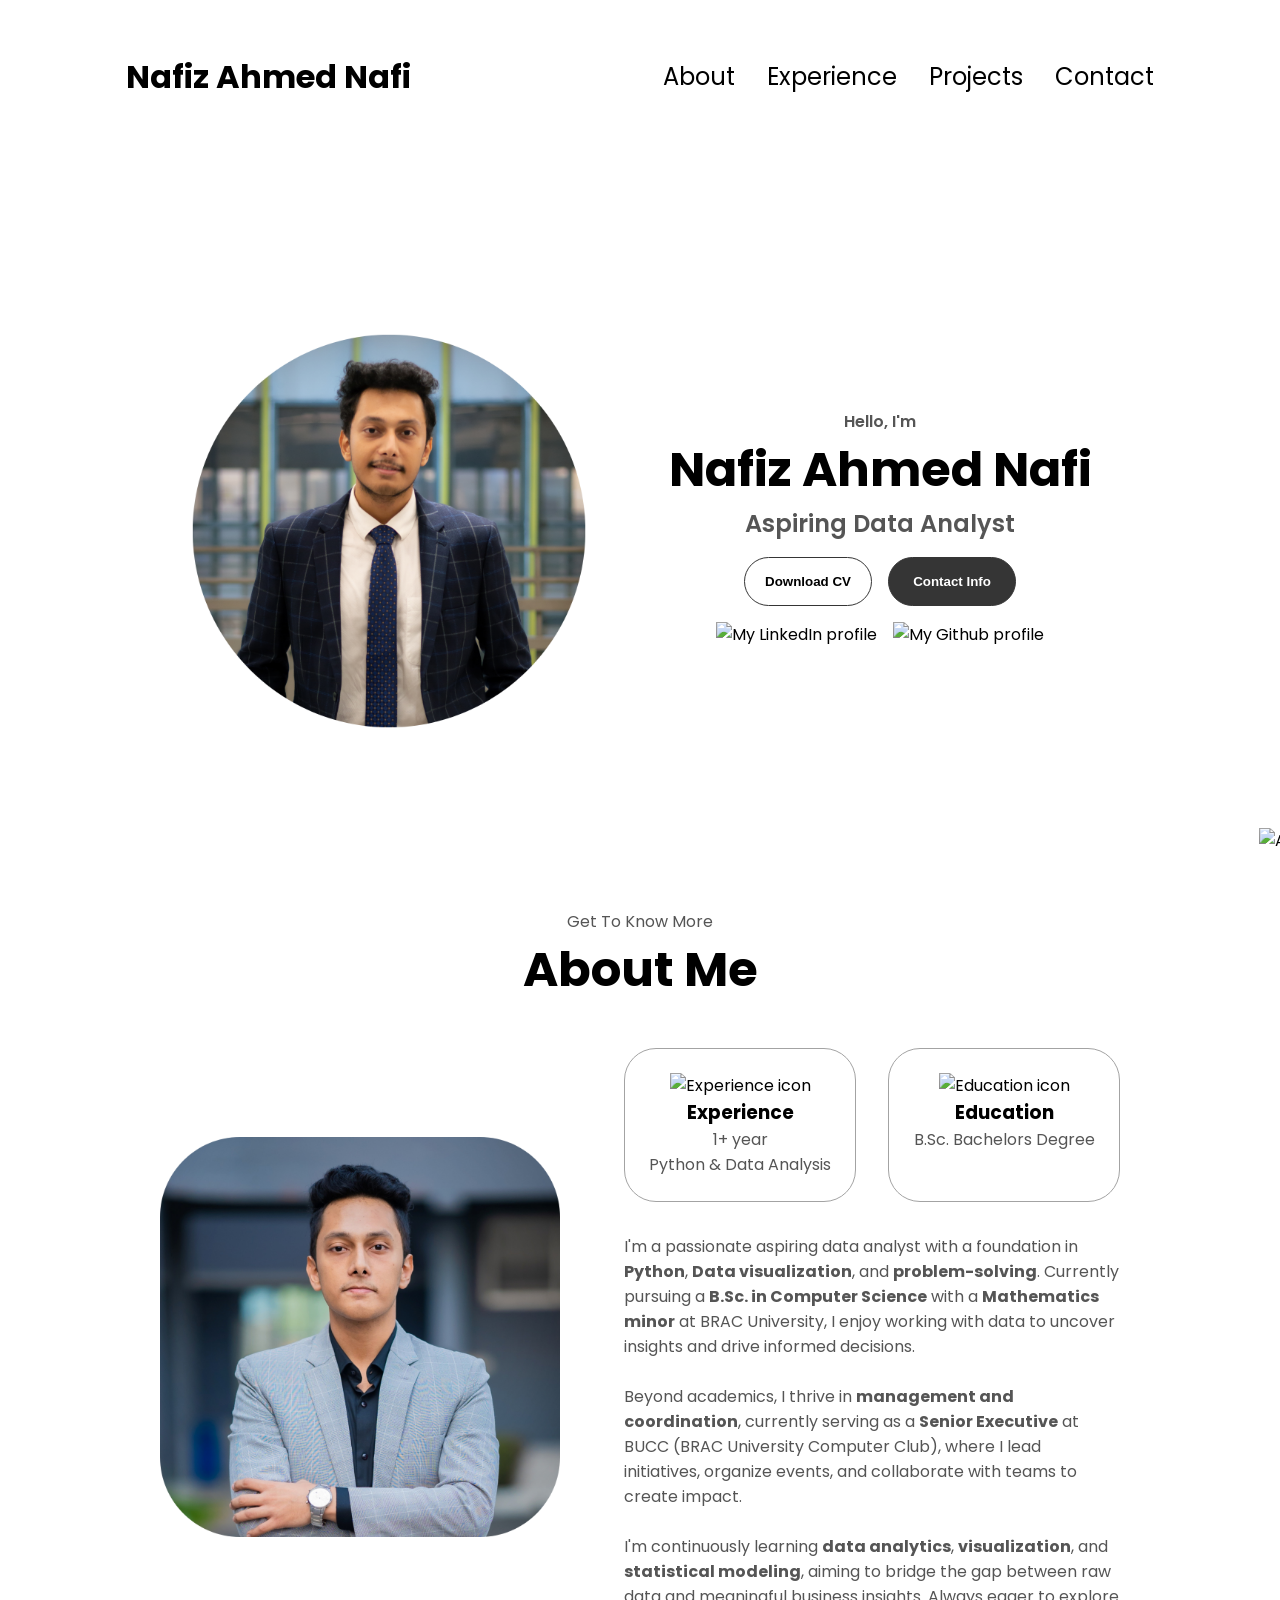
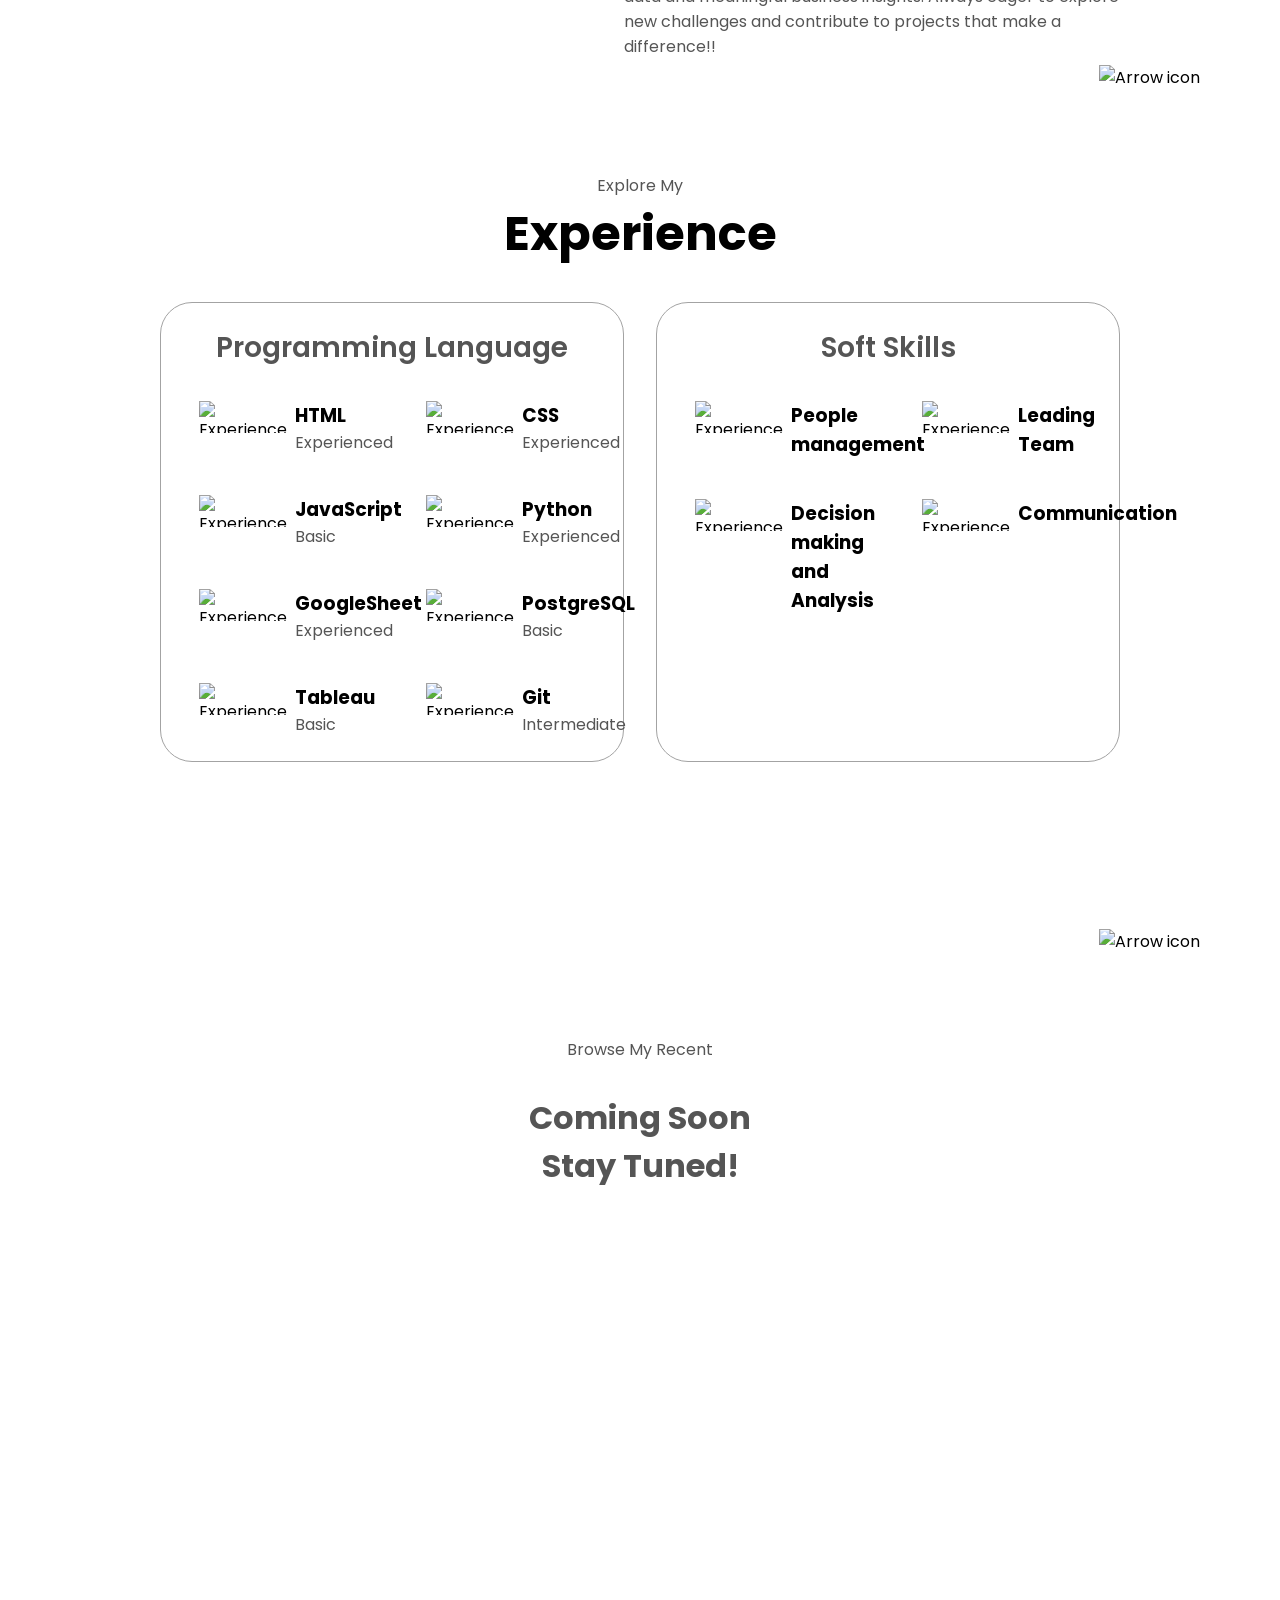
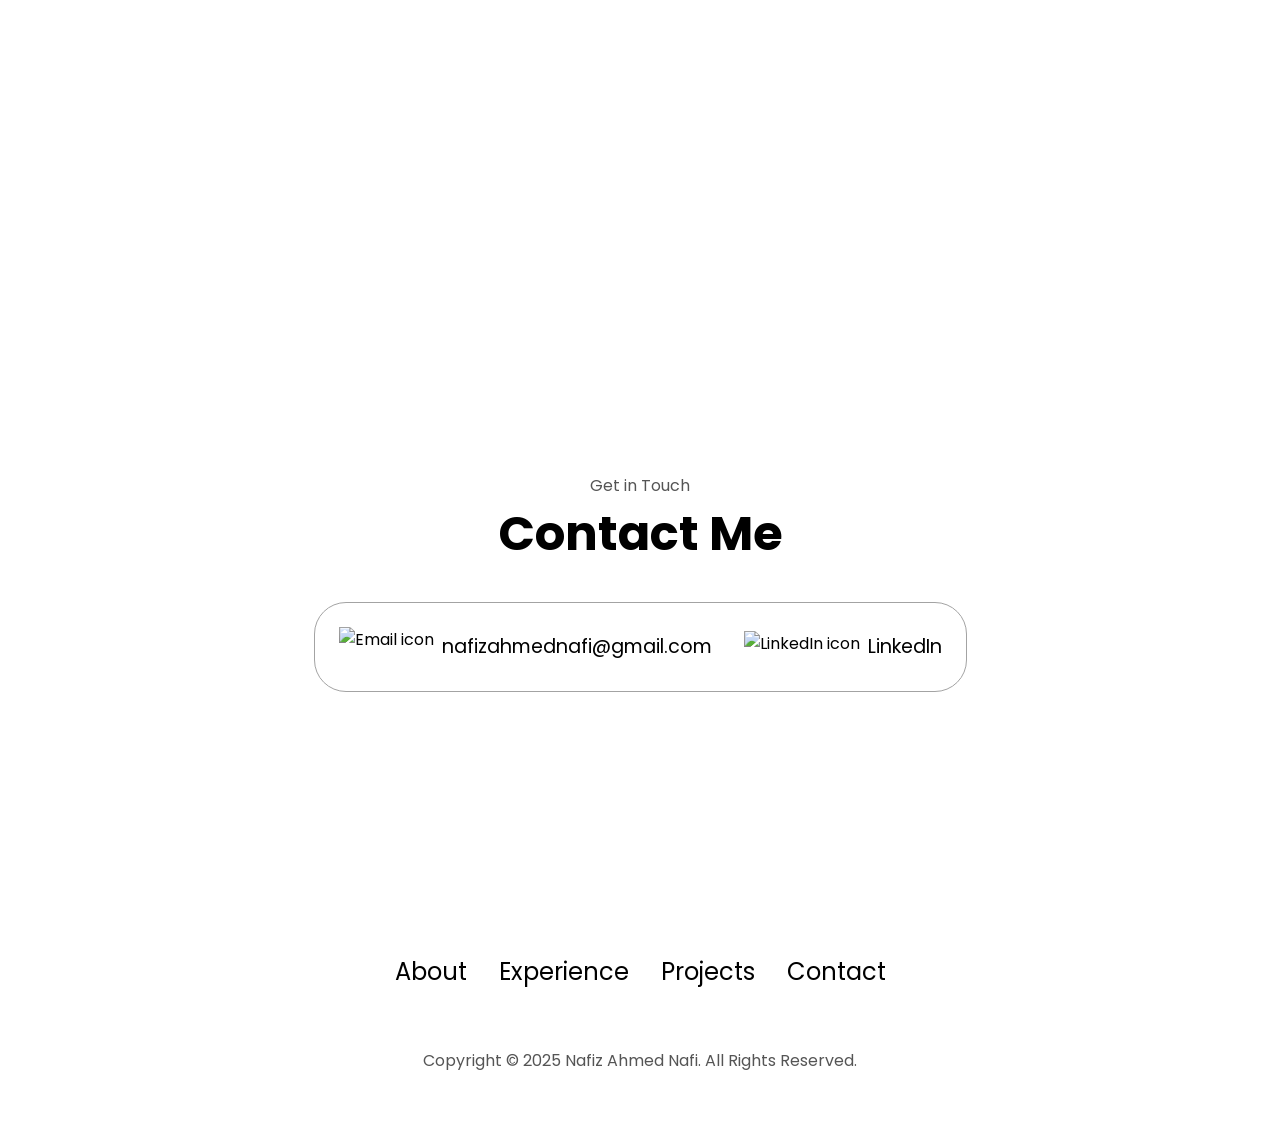
==== index.html @ ac4ff840 "Baseline: original tutorial-based portfolio site Captures the site as it was before the v2 rebuild s" ====
<!DOCTYPE html>
<html lang="en">
  <head>
    <meta charset="UTF-8" />
    <meta http-equiv="X-UA-Compatible" content="IE=edge" />
    <meta name="viewport" content="width=device-width, initial-scale=1.0" />
    <title>My Portfolio</title>
    <link rel="stylesheet" href="style.css" />
    <link rel="stylesheet" href="mediaqueries.css" />
  </head>
  <body>
    <nav id="desktop-nav">
      <div class="logo"><b>Nafiz Ahmed Nafi</b></div>
      <div>
        <ul class="nav-links">
          <li><a href="#about">About</a></li>
          <li><a href="#experience">Experience</a></li>
          <li><a href="#projects">Projects</a></li>
          <li><a href="#contact">Contact</a></li>
        </ul>
      </div>
    </nav>
    <nav id="hamburger-nav">
      <div class="logo">Nafiz Ahmed Nafi</div>
      <div class="hamburger-menu">
        <div class="hamburger-icon" onclick="toggleMenu()">
          <span></span>
          <span></span>
          <span></span>
        </div>
        <div class="menu-links">
          <li><a href="#about" onclick="toggleMenu()">About</a></li>
          <li><a href="#experience" onclick="toggleMenu()">Experience</a></li>
          <li><a href="#projects" onclick="toggleMenu()">Projects</a></li>
          <li><a href="#contact" onclick="toggleMenu()">Contact</a></li>
        </div>
      </div>
    </nav>
    <section id="profile">
      <div class="section__pic-container">
        <img src="./assets/1.png" alt="Nafiz Ahmed Nafi Profile picture" />
      </div>
      <div class="section__text">
        <p class="section__text__p1">Hello, I'm</p>
        <h1 class="title">Nafiz Ahmed Nafi</h1>
        <p class="section__text__p2">Aspiring Data Analyst</p>
        <div class="btn-container">
          <button
            class="btn btn-color-2"
            onclick="window.open('./assets/Nafiz Ahmed Nafi.pdf')"
          >
            Download CV
          </button>
          <button class="btn btn-color-1" onclick="location.href='./#contact'">
            Contact Info
          </button>
        </div>
        <div id="socials-container">
          <img
            src="./assets/linkedin.png"
            alt="My LinkedIn profile"
            class="icon"
            onclick="location.href='https://www.linkedin.com/in/nafiz-ahmed-365534210/'"
          />
          <img
            src="./assets/github.png"
            alt="My Github profile"
            class="icon"
            onclick="location.href='https://github.com/Nafiz-kodar'"
          />
        </div>
      </div>
    </section>
    <section id="about">
      <p class="section__text__p1">Get To Know More</p>
      <h1 class="title">About Me</h1>
      <div class="section-container">
        <div class="section__pic-container">
          <img
            src="./assets/2nd.png"
            alt="Profile picture"
            class="about-pic"
          />
        </div>
        <div class="about-details-container">
          <div class="about-containers">
            <div class="details-container">
              <img
                src="./assets/experience.png"
                alt="Experience icon"
                class="icon"
              />
              <h3>Experience</h3>
              <p>1+ year <br />Python & Data Analysis</p>
            </div>
            <div class="details-container">
              <img
                src="./assets/education.png"
                alt="Education icon"
                class="icon"
              />
              <h3>Education</h3>
              <p>B.Sc. Bachelors Degree<br /></p>
            </div>
            </div>
            <div class="text-container"></div>
            <p>
              I'm a passionate aspiring data analyst with a foundation in <b>Python</b>, <b>Data visualization</b>, and <b>problem-solving</b>. Currently pursuing a <b>B.Sc. in Computer Science</b> with a <b>Mathematics minor</b> at BRAC University, I enjoy working with data to uncover insights and drive informed decisions.
            </p>
            <br />
            <p>
              Beyond academics, I thrive in <b>management and coordination</b>, currently serving as a <b>Senior Executive</b> at BUCC (BRAC University Computer Club), where I lead initiatives, organize events, and collaborate with teams to create impact.
            </p>
            <br />
            <p>
              I'm continuously learning <b>data analytics</b>, <b>visualization</b>, and <b>statistical modeling</b>, aiming to bridge the gap between raw data and meaningful business insights. Always eager to explore new challenges and contribute to projects that make a difference!!
            </p>
            </div>
          </div>
        </div>
      </div>
      <img
        src="./assets/arrow.png"
        alt="Arrow icon"
        class="icon arrow"
        onclick="location.href='./#experience'"
      />
    </section>
    <section id="experience">
      <p class="section__text__p1">Explore My</p>
      <h1 class="title">Experience</h1>
      <div class="experience-details-container">
        <div class="about-containers">
          <div class="details-container">
            <h2 class="experience-sub-title">Programming Language</h2>
            <div class="article-container">
              <article>
                <img
                  src="./assets/checkmark.png"
                  alt="Experience icon"
                  class="icon"
                />
                <div>
                  <h3>HTML</h3>
                  <p>Experienced</p>
                </div>
              </article>
              <article>
                <img
                  src="./assets/checkmark.png"
                  alt="Experience icon"
                  class="icon"
                />
                <div>
                  <h3>CSS</h3>
                  <p>Experienced</p>
                </div>
              </article>
              <!-- <article>
                <img
                  src="./assets/checkmark.png"
                  alt="Experience icon"
                  class="icon"
                />
                <div>
                  <h3>SASS</h3>
                  <p>Intermediate</p>
                </div>
              </article> -->
              <article>
                <img
                  src="./assets/checkmark.png"
                  alt="Experience icon"
                  class="icon"
                />
                <div>
                  <h3>JavaScript</h3>
                  <p>Basic</p>
                </div>
              </article>
              <article>
                <img
                  src="./assets/checkmark.png"
                  alt="Experience icon"
                  class="icon"
                />
                <div>
                  <h3>Python</h3>
                  <p>Experienced</p>
                </div>
              </article>
              <article>
                <img
                  src="./assets/checkmark.png"
                  alt="Experience icon"
                  class="icon"
                />
                <div>
                  <h3>GoogleSheet</h3>
                  <p>Experienced</p>
                </div>
              </article>
              <article>
                <img
                  src="./assets/checkmark.png"
                  alt="Experience icon"
                  class="icon"
                />
                <div>
                  <h3>PostgreSQL</h3>
                  <p>Basic</p>
                </div>
              </article>
              <article>
                <img
                  src="./assets/checkmark.png"
                  alt="Experience icon"
                  class="icon"
                />
                <div>
                  <h3>Tableau</h3>
                  <p>Basic</p>
                </div>
              </article>
              <article>
                <img
                  src="./assets/checkmark.png"
                  alt="Experience icon"
                  class="icon"
                />
                <div>
                  <h3>Git</h3>
                  <p>Intermediate</p>
                </div>
              </article>
            </div>
          </div>
          <div class="details-container">
            <h2 class="experience-sub-title">Soft Skills</h2>
            <div class="article-container">
              <article>
                <img
                  src="./assets/checkmark.png"
                  alt="Experience icon"
                  class="icon"
                />
                <div>
                  <h3>People management</h3>
                  <!-- <p>Basic</p> -->
                </div>
              </article>
              <article>
                <img
                  src="./assets/checkmark.png"
                  alt="Experience icon"
                  class="icon"
                />
                <div>
                  <h3>Leading Team</h3>
                  <!-- <p>Intermediate</p> -->
                </div>
              </article>
              <article>
                <img
                  src="./assets/checkmark.png"
                  alt="Experience icon"
                  class="icon"
                />
                <div>
                  <h3>Decision making and Analysis</h3>
                  <!-- <p>Intermediate</p> -->
                </div>
              </article>
              <article>
                <img
                  src="./assets/checkmark.png"
                  alt="Experience icon"
                  class="icon"
                />
                <div>
                  <h3>Communication</h3>
                  <!-- <p>Intermediate</p> -->
                </div>
              </article>
            </div>
          </div>
        </div>
      </div>
      <img
        src="./assets/arrow.png"
        alt="Arrow icon"
        class="icon arrow"
        onclick="location.href='./#projects'"
      />
    </section>
    <section id="projects">
      <p class="section__text__p1">Browse My Recent</p>
      <p class="coming-soon"><b>Coming Soon
        <br>Stay Tuned!
      </b></p>
      <!-- <h1 class="title">Projects</h1>
      <div class="experience-details-container">
        <div class="about-containers">
          <div class="details-container color-container">
            <div class="article-container">
              <img
                src="./assets/project-1.png"
                alt="Project 1"
                class="project-img"
              /> -->
            <!-- </div>
            <h2 class="experience-sub-title project-title">Project One</h2>
            <div class="btn-container">
              <button
                class="btn btn-color-2 project-btn"
                onclick="location.href='https://github.com/'"
              >
                Github
              </button>
              <button
                class="btn btn-color-2 project-btn"
                onclick="location.href='https://github.com/'"
              >
                Live Demo
              </button>
            </div>
          </div>
          <div class="details-container color-container">
            <div class="article-container">
              <img
                src="./assets/project-2.png"
                alt="Project 2"
                class="project-img"
              /> -->
            <!-- </div>
            <h2 class="experience-sub-title project-title">Project Two</h2>
            <div class="btn-container">
              <button
                class="btn btn-color-2 project-btn"
                onclick="location.href='https://github.com/'"
              >
                Github
              </button>
              <button
                class="btn btn-color-2 project-btn"
                onclick="location.href='https://github.com/'"
              >
                Live Demo
              </button>
            </div>
          </div>
          <div class="details-container color-container">
            <div class="article-container">
              <img
                src="./assets/project-3.png"
                alt="Project 3"
                class="project-img"
              /> -->
            <!-- </div>
            <h2 class="experience-sub-title project-title">Project Three</h2>
            <div class="btn-container">
              <button
                class="btn btn-color-2 project-btn"
                onclick="location.href='https://github.com/'"
              >
                Github
              </button>
              <button
                class="btn btn-color-2 project-btn"
                onclick="location.href='https://github.com/'"
              >
                Live Demo
              </button> -->
            </div>
          </div>
        </div>
      </div>
      <img
        src="./assets/arrow.png"
        alt="Arrow icon"
        class="icon arrow"
        onclick="location.href='./#contact'"
      />
    </section>
    <section id="contact">
      <p class="section__text__p1">Get in Touch</p>
      <h1 class="title">Contact Me</h1>
      <div class="contact-info-upper-container">
        <div class="contact-info-container">
          <img
            src="./assets/email.png"
            alt="Email icon"
            class="icon contact-icon email-icon"
          />
          <p><a href="mailto:nafizahmednafi@gmail.com">nafizahmednafi@gmail.com</a></p>
        </div>
        <div class="contact-info-container">
          <img
            src="./assets/linkedin.png"
            alt="LinkedIn icon"
            class="icon contact-icon"
          />
          <p><a href="https://www.linkedin.com/in/nafiz-ahmed-365534210/">LinkedIn</a></p>
        </div>
      </div>
    </section>
    <footer>
      <nav>
        <div class="nav-links-container">
          <ul class="nav-links">
            <li><a href="#about">About</a></li>
            <li><a href="#experience">Experience</a></li>
            <li><a href="#projects">Projects</a></li>
            <li><a href="#contact">Contact</a></li>
          </ul>
        </div>
      </nav>
      <p>Copyright &#169; 2025 Nafiz Ahmed Nafi. All Rights Reserved.</p>
    </footer>
    <script src="script.js"></script>
  </body>
</html>
---- style.css ----
/* GENERAL */

@import url("https://fonts.googleapis.com/css2?family=Poppins:wght@300;400;500;600&display=swap");

* {
  margin: 0;
  padding: 0;
}

body {
  font-family: "Poppins", sans-serif;
}

html {
  scroll-behavior: smooth;
}

p {
  color: rgb(85, 85, 85);
}

/* TRANSITION */

a,
.btn {
  transition: all 300ms ease;
}

/* DESKTOP NAV */

nav,
.nav-links {
  display: flex;
}

nav {
  justify-content: space-around;
  align-items: center;
  height: 17vh;
}

.nav-links {
  gap: 2rem;
  list-style: none;
  font-size: 1.5rem;
}

a {
  color: black;
  text-decoration: none;
  text-decoration-color: white;
}

a:hover {
  color: grey;
  text-decoration: underline;
  text-underline-offset: 1rem;
  text-decoration-color: rgb(181, 181, 181);
}

.logo {
  font-size: 2rem;
  cursor: pointer;
}

.logo:hover {
  cursor: pointer;
  color: grey;;
}

/* HAMBURGER MENU */

#hamburger-nav {
  display: none;
}

.hamburger-menu {
  position: relative;
  display: inline-block;
}

.hamburger-icon {
  display: flex;
  flex-direction: column;
  justify-content: space-between;
  height: 24px;
  width: 30px;
  cursor: pointer;
}

.hamburger-icon span {
  width: 100%;
  height: 2px;
  background-color: black;
  transition: all 0.3 ease-in-out;
}

.menu-links {
  position: absolute;
  top: 100%;
  right: 0;
  background-color: white;
  width: fit-content;
  max-height: 0;
  overflow: hidden;
  transition: all 0.3 ease-in-out;
}

.menu-links a {
  display: block;
  padding: 10px;
  text-align: center;
  font-size: 1.5rem;
  color: black;
  text-decoration: none;
  transition: all 0.3 ease-in-out;
}

.menu-links li {
  list-style: none;
}

.menu-links.open {
  max-height: 300px;
}

.hamburger-icon.open span:first-child {
  transform: rotate(45deg) translate(10px, 5px);
}

.hamburger-icon.open span:nth-child(2) {
  opacity: 0;
}

.hamburger-icon.open span:last-child {
  transform: rotate(-45deg) translate(10px, -5px);
}

.hamburger-icon span:first-child {
  transform: none;
}

.hamburger-icon span:first-child {
  opacity: 1;
}

.hamburger-icon span:first-child {
  transform: none;
}

/* SECTIONS */

section {
  padding-top: 4vh;
  height: 96vh;
  margin: 0 10rem;
  box-sizing: border-box;
  min-height: fit-content;
}

.coming-soon {
  font-size: 2rem;
  text-align: center;
  color: rgb(85, 85, 85);
  margin-top: 2rem;
  font-weight: 600;
}
.section-container {
  display: flex;
}

/* PROFILE SECTION */

#profile {
  display: flex;
  justify-content: center;
  gap: 5rem;
  height: 80vh;
}

.section__pic-container {
  display: flex;
  height: 400px;
  width: 400px;
  margin: auto 0;
}

.section__text {
  align-self: center;
  text-align: center;
}

.section__text p {
  font-weight: 600;
}

.section__text__p1 {
  text-align: center;
}

.section__text__p2 {
  font-size: 1.5rem;
  margin-bottom: 1rem;
}

.title {
  font-size: 3rem;
  text-align: center;
}

#socials-container {
  display: flex;
  justify-content: center;
  margin-top: 1rem;
  gap: 1rem;
}

/* ICONS */

.icon {
  cursor: pointer;
  height: 2rem;
}

/* BUTTONS */

.btn-container {
  display: flex;
  justify-content: center;
  gap: 1rem;
}

.btn {
  font-weight: 600;
  transition: all 300ms ease;
  padding: 1rem;
  width: 8rem;
  border-radius: 2rem;
}

.btn-color-1,
.btn-color-2 {
  border: rgb(53, 53, 53) 0.1rem solid;
}

.btn-color-1:hover,
.btn-color-2:hover {
  cursor: pointer;
}

.btn-color-1,
.btn-color-2:hover {
  background: rgb(53, 53, 53);
  color: white;
}

.btn-color-1:hover {
  background: rgb(0, 0, 0);
}

.btn-color-2 {
  background: none;
}

.btn-color-2:hover {
  border: rgb(255, 255, 255) 0.1rem solid;
}

.btn-container {
  gap: 1rem;
}

/* ABOUT SECTION */

#about {
  position: relative;
}

.about-containers {
  gap: 2rem;
  margin-bottom: 2rem;
  margin-top: 2rem;
}

.about-details-container {
  justify-content: center;
  flex-direction: column;
}

.about-containers,
.about-details-container {
  display: flex;
}

.about-pic {
  border-radius: 2rem;
}

.arrow {
  position: absolute;
  right: -5rem;
  bottom: 2.5rem;
}

.details-container {
  padding: 1.5rem;
  flex: 1;
  background: white;
  border-radius: 2rem;
  border: rgb(53, 53, 53) 0.1rem solid;
  border-color: rgb(163, 163, 163);
  text-align: center;
}

.section-container {
  gap: 4rem;
  height: 80%;
}

.section__pic-container {
  height: 400px;
  width: 400px;
  margin: auto 0;
}

/* EXPERIENCE SECTION */

#experience {
  position: relative;
}

.experience-sub-title {
  color: rgb(85, 85, 85);
  font-weight: 600;
  font-size: 1.75rem;
  margin-bottom: 2rem;
}

.experience-details-container {
  display: flex;
  justify-content: center;
  flex-direction: column;
}

.article-container {
  display: flex;
  text-align: initial;
  flex-wrap: wrap;
  flex-direction: row;
  gap: 2.5rem;
  justify-content: space-around;
}

article {
  display: flex;
  width: 10rem;
  justify-content: space-around;
  gap: 0.5rem;
}

article .icon {
  cursor: default;
}

/* PROJECTS SECTION */

/* #projects {
  position: relative;
}

.color-container {
  border-color: rgb(163, 163, 163);
  background: rgb(250, 250, 250);
}

.project-img {
  border-radius: 2rem;
  width: 90%;
  height: 90%;
}

.project-title {
  margin: 1rem;
  color: black;
}

.project-btn {
  color: black;
  border-color: rgb(163, 163, 163);
} */

/* CONTACT */

#contact {
  display: flex;
  justify-content: center;
  flex-direction: column;
  height: 70vh;
}

.contact-info-upper-container {
  display: flex;
  justify-content: center;
  border-radius: 2rem;
  border: rgb(53, 53, 53) 0.1rem solid;
  border-color: rgb(163, 163, 163);
  background: (250, 250, 250);
  margin: 2rem auto;
  padding: 0.5rem;
}

.contact-info-container {
  display: flex;
  align-items: center;
  justify-content: center;
  gap: 0.5rem;
  margin: 1rem;
}

.contact-info-container p {
  font-size: larger;
}

.contact-icon {
  cursor: default;
}

.email-icon {
  height: 2.5rem;
}

/* FOOTER SECTION */

footer {
  height: 26vh;
  margin: 0 1rem;
}

footer p {
  text-align: center;
}
---- mediaqueries.css ----
@media screen and (max-width: 1200px) {
  #profile {
    height: 83vh;
    margin-bottom: 6rem;
  }
  .about-containers {
    flex-wrap: wrap;
  }
  #contact,
  #projects {
    height: fit-content;
  }
}

@media screen and (max-width: 1200px) {
  #desktop-nav {
    display: none;
  }
  #hamburger-nav {
    display: flex;
  }
  #experience,
  .experience-details-container {
    margin-top: 2rem;
  }
  #profile,
  .section-container {
    display: block;
  }
  .arrow {
    display: none;
  }
  section,
  .section-container {
    height: fit-content;
  }
  section {
    margin: 0 5%;
  }
  .section__pic-container {
    width: 275px;
    height: 275px;
    margin: 0 auto 2rem;
  }
  .about-containers {
    margin-top: 0;
  }
}

@media screen and (max-width: 600px) {
  #contact,
  footer {
    height: 40vh;
  }
  #profile {
    height: 83vh;
    margin-bottom: 0;
  }
  article {
    font-size: 1rem;
  }
  footer nav {
    height: fit-content;
    margin-bottom: 2rem;
  }
  .about-containers,
  .contact-info-upper-container,
  .btn-container {
    flex-wrap: wrap;
  }
  .contact-info-container {
    margin: 0;
  }
  .contact-info-container p,
  .nav-links li a {
    font-size: 1rem;
  }
  .experience-sub-title {
    font-size: 1.25rem;
  }
  .logo {
    font-size: 1.5rem;
  }
  .nav-links {
    flex-direction: column;
    gap: 0.5rem;
    text-align: center;
  }
  .section__pic-container {
    width: auto;
    height: 46vw;
    justify-content: center;
  }
  .section__text__p2 {
    font-size: 1.25rem;
  }
  .title {
    font-size: 2rem;
  }
  .text-container {
    text-align: justify;
  }
}
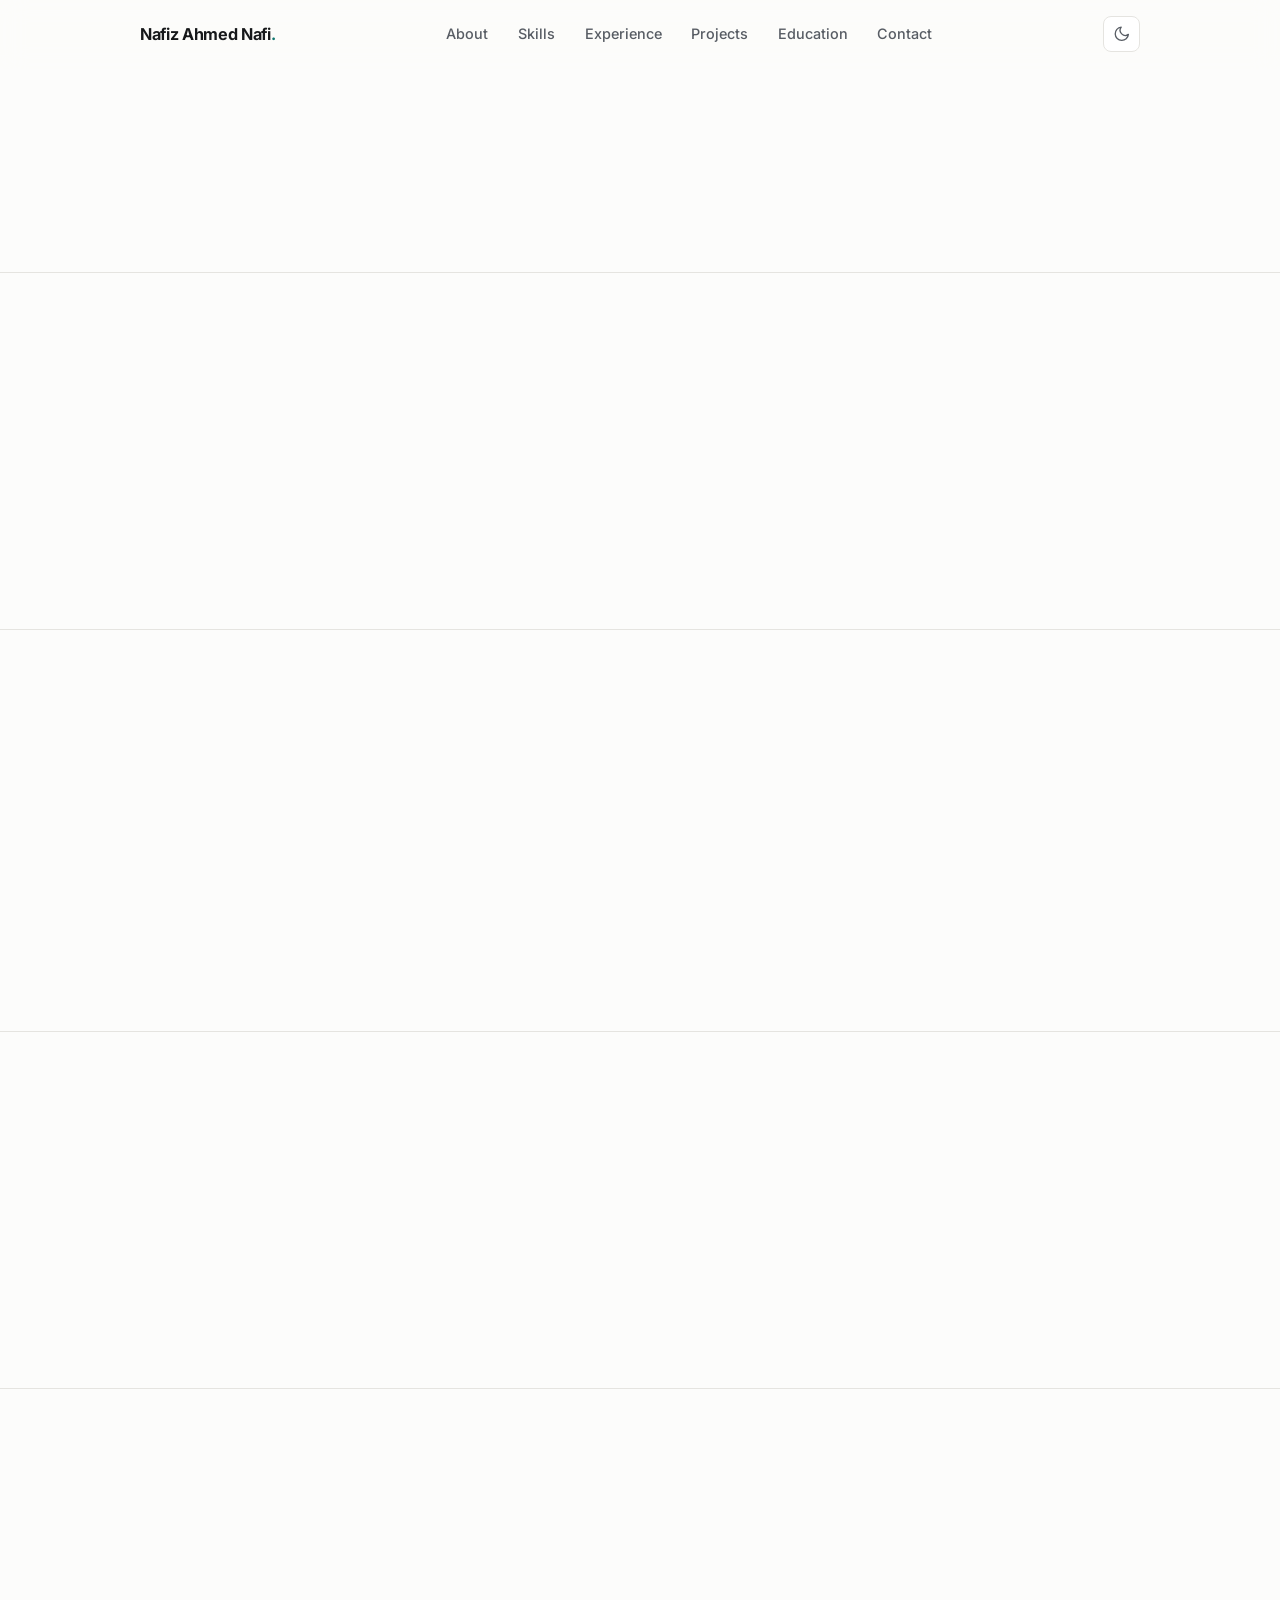
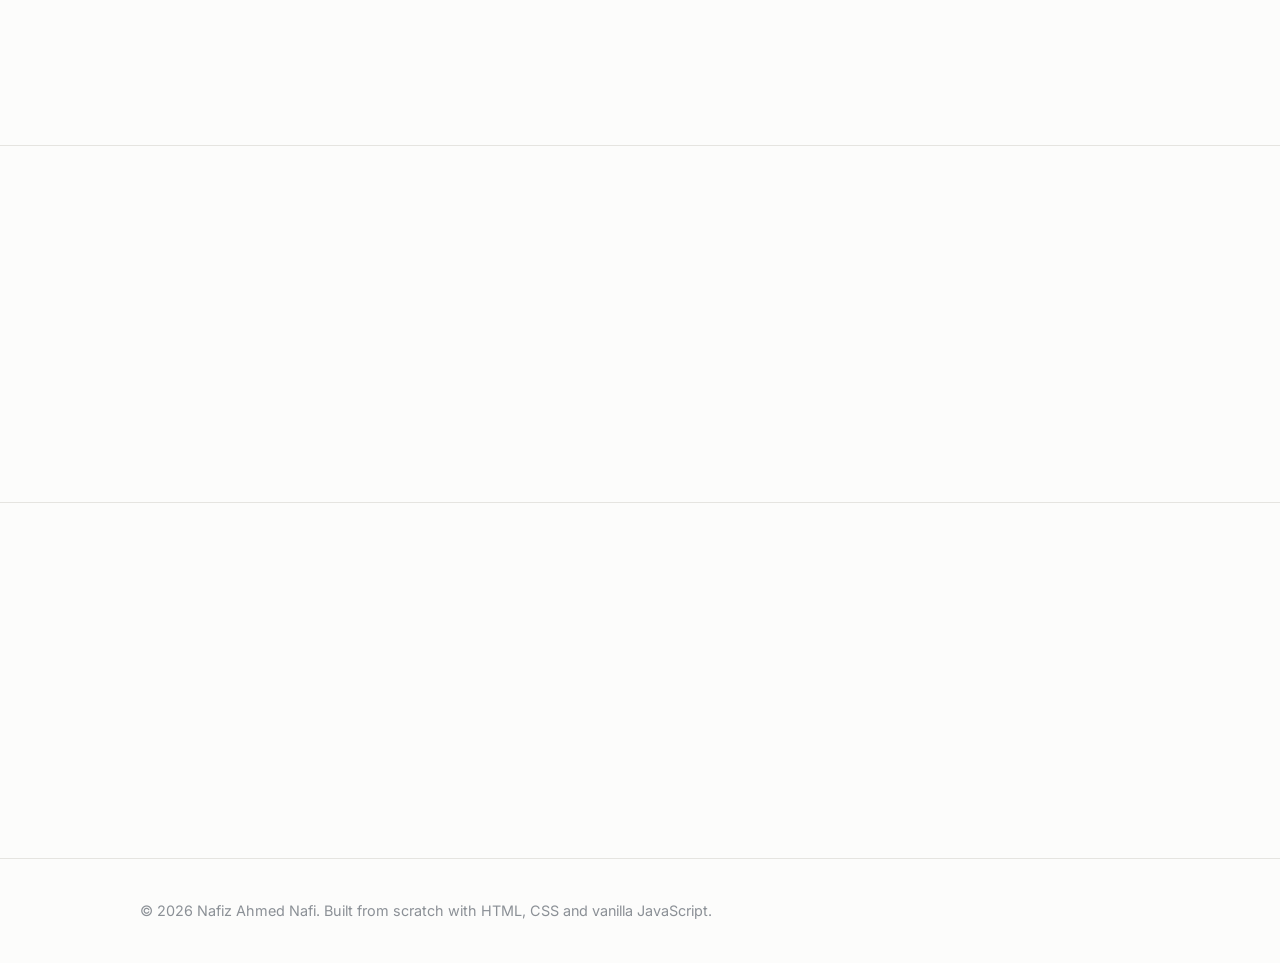
==== commit 92d8374a: "refactor index.html for improved SEO and accessibility; restructure navigation and content sections" ====
--- a/index.html
+++ b/index.html
@@ -2,421 +2,244 @@
 <html lang="en">
   <head>
     <meta charset="UTF-8" />
-    <meta http-equiv="X-UA-Compatible" content="IE=edge" />
     <meta name="viewport" content="width=device-width, initial-scale=1.0" />
-    <title>My Portfolio</title>
-    <link rel="stylesheet" href="style.css" />
-    <link rel="stylesheet" href="mediaqueries.css" />
+
+    <!-- ====================================================================
+         SEO & LINK PREVIEWS — edit these by hand.
+         They live here rather than in data/content.js because Facebook,
+         LinkedIn and Slack crawlers do not run JavaScript; they read the
+         raw HTML. Keep the description under ~155 characters.
+         ==================================================================== -->
+    <title>Nafiz Ahmed Nafi — Data Engineering &amp; NLP</title>
+    <meta
+      name="description"
+      content="CSE student at BRAC University working in data engineering and NLP. Network &amp; Vision sub-team lead on BRACU Mongol Tori, 7th worldwide at URC 2026."
+    />
+    <meta name="author" content="Nafiz Ahmed Nafi" />
+    <link rel="canonical" href="https://nafizahmednafi.netlify.app/" />
+
+    <meta property="og:type" content="website" />
+    <meta property="og:site_name" content="Nafiz Ahmed Nafi" />
+    <meta property="og:title" content="Nafiz Ahmed Nafi — Data Engineering &amp; NLP" />
+    <meta
+      property="og:description"
+      content="CSE student at BRAC University working in data engineering and NLP. Network &amp; Vision sub-team lead on BRACU Mongol Tori, 7th worldwide at URC 2026."
+    />
+    <meta property="og:url" content="https://nafizahmednafi.netlify.app/" />
+    <meta
+      property="og:image"
+      content="https://nafizahmednafi.netlify.app/assets/img/og-cover.jpg"
+    />
+    <meta name="twitter:card" content="summary_large_image" />
+    <meta name="twitter:title" content="Nafiz Ahmed Nafi — Data Engineering &amp; NLP" />
+    <meta
+      name="twitter:description"
+      content="CSE student at BRAC University working in data engineering and NLP."
+    />
+    <meta
+      name="twitter:image"
+      content="https://nafizahmednafi.netlify.app/assets/img/og-cover.jpg"
+    />
+
+    <meta name="theme-color" content="#fcfcfb" media="(prefers-color-scheme: light)" />
+    <meta name="theme-color" content="#0d0f11" media="(prefers-color-scheme: dark)" />
+    <link rel="icon" href="assets/favicon.svg" type="image/svg+xml" />
+
+    <!-- Fonts: preconnect first so they start downloading during HTML parse -->
+    <link rel="preconnect" href="https://fonts.googleapis.com" />
+    <link rel="preconnect" href="https://fonts.gstatic.com" crossorigin />
+    <link
+      href="https://fonts.googleapis.com/css2?family=Inter:wght@400;500;600;700&family=JetBrains+Mono:wght@400;500&display=swap"
+      rel="stylesheet"
+    />
+    <link rel="stylesheet" href="css/style.css" />
+
+    <!-- Sets the theme before first paint so a dark-mode visitor never sees
+         a white flash. Must stay inline and stay in the head. -->
+    <script>
+      (function () {
+        try {
+          var saved = localStorage.getItem("theme");
+          if (saved === "dark" || saved === "light") {
+            document.documentElement.setAttribute("data-theme", saved);
+          }
+        } catch (e) {
+          /* private mode — fall back to the OS preference */
+        }
+      })();
+    </script>
+
+    <!-- Structured data: helps Google show a richer result for your name -->
+    <script type="application/ld+json">
+      {
+        "@context": "https://schema.org",
+        "@type": "Person",
+        "name": "Nafiz Ahmed Nafi",
+        "jobTitle": "Computer Science and Engineering Student",
+        "email": "mailto:nafizahmednafi@gmail.com",
+        "url": "https://nafizahmednafi.netlify.app/",
+        "address": {
+          "@type": "PostalAddress",
+          "addressLocality": "Dhaka",
+          "addressCountry": "BD"
+        },
+        "alumniOf": {
+          "@type": "CollegeOrUniversity",
+          "name": "BRAC University"
+        },
+        "knowsAbout": [
+          "Data Engineering",
+          "Natural Language Processing",
+          "Computer Networking",
+          "RF Communication"
+        ],
+        "sameAs": [
+          "https://linkedin.com/in/nafiz-ahmed-nafi",
+          "https://github.com/Nafiz-kodar"
+        ]
+      }
+    </script>
   </head>
+
   <body>
-    <nav id="desktop-nav">
-      <div class="logo"><b>Nafiz Ahmed Nafi</b></div>
-      <div>
-        <ul class="nav-links">
-          <li><a href="#about">About</a></li>
-          <li><a href="#experience">Experience</a></li>
-          <li><a href="#projects">Projects</a></li>
-          <li><a href="#contact">Contact</a></li>
-        </ul>
+    <a class="skip-link" href="#main">Skip to content</a>
+
+    <header class="nav" id="nav">
+      <div class="container nav__inner">
+        <a class="nav__logo" href="#top">Nafiz Ahmed Nafi<span class="dot">.</span></a>
+
+        <nav id="nav-links" class="nav__links" aria-label="Main">
+          <a class="nav__link" href="#about">About</a>
+          <a class="nav__link" href="#skills">Skills</a>
+          <a class="nav__link" href="#experience">Experience</a>
+          <a class="nav__link" href="#projects">Projects</a>
+          <a class="nav__link" href="#education">Education</a>
+          <a class="nav__link" href="#contact">Contact</a>
+        </nav>
+
+        <div class="nav__actions">
+          <button
+            class="icon-btn theme-toggle"
+            id="theme-toggle"
+            type="button"
+            aria-label="Toggle dark mode"
+          >
+            <svg class="icon theme-toggle__moon" viewBox="0 0 24 24" fill="none" stroke="currentColor" stroke-width="1.8" stroke-linecap="round" stroke-linejoin="round" aria-hidden="true"><path d="M21 12.8A9 9 0 1 1 11.2 3a7 7 0 0 0 9.8 9.8z"/></svg>
+            <svg class="icon theme-toggle__sun" viewBox="0 0 24 24" fill="none" stroke="currentColor" stroke-width="1.8" stroke-linecap="round" stroke-linejoin="round" aria-hidden="true"><circle cx="12" cy="12" r="4"/><path d="M12 2v2M12 20v2M4.9 4.9l1.4 1.4M17.7 17.7l1.4 1.4M2 12h2M20 12h2M4.9 19.1l1.4-1.4M17.7 6.3l1.4-1.4"/></svg>
+          </button>
+
+          <button
+            class="icon-btn nav__toggle"
+            id="nav-toggle"
+            type="button"
+            aria-label="Open menu"
+            aria-expanded="false"
+            aria-controls="nav-links"
+          >
+            <svg class="icon" viewBox="0 0 24 24" fill="none" stroke="currentColor" stroke-width="1.8" stroke-linecap="round" aria-hidden="true"><path d="M3 6h18M3 12h18M3 18h18"/></svg>
+          </button>
+        </div>
       </div>
-    </nav>
-    <nav id="hamburger-nav">
-      <div class="logo">Nafiz Ahmed Nafi</div>
-      <div class="hamburger-menu">
-        <div class="hamburger-icon" onclick="toggleMenu()">
-          <span></span>
-          <span></span>
-          <span></span>
-        </div>
-        <div class="menu-links">
-          <li><a href="#about" onclick="toggleMenu()">About</a></li>
-          <li><a href="#experience" onclick="toggleMenu()">Experience</a></li>
-          <li><a href="#projects" onclick="toggleMenu()">Projects</a></li>
-          <li><a href="#contact" onclick="toggleMenu()">Contact</a></li>
-        </div>
+    </header>
+
+    <main id="main">
+      <span id="top"></span>
+
+      <!-- Every section below is filled in from data/content.js by js/main.js.
+           Edit the content file, not this markup. -->
+
+      <section class="hero container" id="hero" aria-label="Introduction"></section>
+
+      <section class="section" id="about">
+        <div class="container">
+          <div class="section__head reveal">
+            <p class="eyebrow">Get to know me</p>
+            <h2 class="section__title">About</h2>
+          </div>
+          <div id="about-content"></div>
+        </div>
+      </section>
+
+      <section class="section" id="skills">
+        <div class="container">
+          <div class="section__head reveal">
+            <p class="eyebrow">What I work with</p>
+            <h2 class="section__title">Skills</h2>
+            <p class="section__intro">
+              Tools I reach for, and roughly how far I've taken each one.
+            </p>
+          </div>
+          <div id="skills-content"></div>
+        </div>
+      </section>
+
+      <section class="section" id="experience">
+        <div class="container">
+          <div class="section__head reveal">
+            <p class="eyebrow">Where I've worked</p>
+            <h2 class="section__title">Experience</h2>
+          </div>
+          <div id="experience-content"></div>
+        </div>
+      </section>
+
+      <section class="section" id="projects">
+        <div class="container">
+          <div class="section__head reveal">
+            <p class="eyebrow">What I've built</p>
+            <h2 class="section__title">Projects &amp; Research</h2>
+          </div>
+          <div id="projects-content"></div>
+        </div>
+      </section>
+
+      <section class="section" id="education">
+        <div class="container">
+          <div class="section__head reveal">
+            <p class="eyebrow">Background</p>
+            <h2 class="section__title">Education</h2>
+          </div>
+          <div id="education-content"></div>
+        </div>
+      </section>
+
+      <section class="section" id="contact">
+        <div class="container">
+          <div class="section__head reveal">
+            <p class="eyebrow">Get in touch</p>
+            <h2 class="section__title">Contact</h2>
+            <p class="section__intro" id="contact-blurb"></p>
+          </div>
+          <div id="contact-content"></div>
+        </div>
+      </section>
+    </main>
+
+    <footer class="footer">
+      <div class="container footer__inner">
+        <p class="footer__note">
+          &copy; <span id="year">2026</span> Nafiz Ahmed Nafi. Built from scratch
+          with HTML, CSS and vanilla JavaScript.
+        </p>
+        <div class="footer__links" id="footer-socials"></div>
       </div>
-    </nav>
-    <section id="profile">
-      <div class="section__pic-container">
-        <img src="./assets/1.png" alt="Nafiz Ahmed Nafi Profile picture" />
+    </footer>
+
+    <!-- Something readable if JavaScript is off or fails to load -->
+    <noscript>
+      <div class="container" style="padding-block: 3rem">
+        <h1>Nafiz Ahmed Nafi</h1>
+        <p>Computer Science and Engineering student — Data Engineering &amp; NLP.</p>
+        <p>BRAC University, Dhaka, Bangladesh.</p>
+        <p>
+          <a href="mailto:nafizahmednafi@gmail.com">nafizahmednafi@gmail.com</a> &middot;
+          <a href="https://linkedin.com/in/nafiz-ahmed-nafi">LinkedIn</a> &middot;
+          <a href="https://github.com/Nafiz-kodar">GitHub</a>
+        </p>
       </div>
-      <div class="section__text">
-        <p class="section__text__p1">Hello, I'm</p>
-        <h1 class="title">Nafiz Ahmed Nafi</h1>
-        <p class="section__text__p2">Aspiring Data Analyst</p>
-        <div class="btn-container">
-          <button
-            class="btn btn-color-2"
-            onclick="window.open('./assets/Nafiz Ahmed Nafi.pdf')"
-          >
-            Download CV
-          </button>
-          <button class="btn btn-color-1" onclick="location.href='./#contact'">
-            Contact Info
-          </button>
-        </div>
-        <div id="socials-container">
-          <img
-            src="./assets/linkedin.png"
-            alt="My LinkedIn profile"
-            class="icon"
-            onclick="location.href='https://www.linkedin.com/in/nafiz-ahmed-365534210/'"
-          />
-          <img
-            src="./assets/github.png"
-            alt="My Github profile"
-            class="icon"
-            onclick="location.href='https://github.com/Nafiz-kodar'"
-          />
-        </div>
-      </div>
-    </section>
-    <section id="about">
-      <p class="section__text__p1">Get To Know More</p>
-      <h1 class="title">About Me</h1>
-      <div class="section-container">
-        <div class="section__pic-container">
-          <img
-            src="./assets/2nd.png"
-            alt="Profile picture"
-            class="about-pic"
-          />
-        </div>
-        <div class="about-details-container">
-          <div class="about-containers">
-            <div class="details-container">
-              <img
-                src="./assets/experience.png"
-                alt="Experience icon"
-                class="icon"
-              />
-              <h3>Experience</h3>
-              <p>1+ year <br />Python & Data Analysis</p>
-            </div>
-            <div class="details-container">
-              <img
-                src="./assets/education.png"
-                alt="Education icon"
-                class="icon"
-              />
-              <h3>Education</h3>
-              <p>B.Sc. Bachelors Degree<br /></p>
-            </div>
-            </div>
-            <div class="text-container"></div>
-            <p>
-              I'm a passionate aspiring data analyst with a foundation in <b>Python</b>, <b>Data visualization</b>, and <b>problem-solving</b>. Currently pursuing a <b>B.Sc. in Computer Science</b> with a <b>Mathematics minor</b> at BRAC University, I enjoy working with data to uncover insights and drive informed decisions.
-            </p>
-            <br />
-            <p>
-              Beyond academics, I thrive in <b>management and coordination</b>, currently serving as a <b>Senior Executive</b> at BUCC (BRAC University Computer Club), where I lead initiatives, organize events, and collaborate with teams to create impact.
-            </p>
-            <br />
-            <p>
-              I'm continuously learning <b>data analytics</b>, <b>visualization</b>, and <b>statistical modeling</b>, aiming to bridge the gap between raw data and meaningful business insights. Always eager to explore new challenges and contribute to projects that make a difference!!
-            </p>
-            </div>
-          </div>
-        </div>
-      </div>
-      <img
-        src="./assets/arrow.png"
-        alt="Arrow icon"
-        class="icon arrow"
-        onclick="location.href='./#experience'"
-      />
-    </section>
-    <section id="experience">
-      <p class="section__text__p1">Explore My</p>
-      <h1 class="title">Experience</h1>
-      <div class="experience-details-container">
-        <div class="about-containers">
-          <div class="details-container">
-            <h2 class="experience-sub-title">Programming Language</h2>
-            <div class="article-container">
-              <article>
-                <img
-                  src="./assets/checkmark.png"
-                  alt="Experience icon"
-                  class="icon"
-                />
-                <div>
-                  <h3>HTML</h3>
-                  <p>Experienced</p>
-                </div>
-              </article>
-              <article>
-                <img
-                  src="./assets/checkmark.png"
-                  alt="Experience icon"
-                  class="icon"
-                />
-                <div>
-                  <h3>CSS</h3>
-                  <p>Experienced</p>
-                </div>
-              </article>
-              <!-- <article>
-                <img
-                  src="./assets/checkmark.png"
-                  alt="Experience icon"
-                  class="icon"
-                />
-                <div>
-                  <h3>SASS</h3>
-                  <p>Intermediate</p>
-                </div>
-              </article> -->
-              <article>
-                <img
-                  src="./assets/checkmark.png"
-                  alt="Experience icon"
-                  class="icon"
-                />
-                <div>
-                  <h3>JavaScript</h3>
-                  <p>Basic</p>
-                </div>
-              </article>
-              <article>
-                <img
-                  src="./assets/checkmark.png"
-                  alt="Experience icon"
-                  class="icon"
-                />
-                <div>
-                  <h3>Python</h3>
-                  <p>Experienced</p>
-                </div>
-              </article>
-              <article>
-                <img
-                  src="./assets/checkmark.png"
-                  alt="Experience icon"
-                  class="icon"
-                />
-                <div>
-                  <h3>GoogleSheet</h3>
-                  <p>Experienced</p>
-                </div>
-              </article>
-              <article>
-                <img
-                  src="./assets/checkmark.png"
-                  alt="Experience icon"
-                  class="icon"
-                />
-                <div>
-                  <h3>PostgreSQL</h3>
-                  <p>Basic</p>
-                </div>
-              </article>
-              <article>
-                <img
-                  src="./assets/checkmark.png"
-                  alt="Experience icon"
-                  class="icon"
-                />
-                <div>
-                  <h3>Tableau</h3>
-                  <p>Basic</p>
-                </div>
-              </article>
-              <article>
-                <img
-                  src="./assets/checkmark.png"
-                  alt="Experience icon"
-                  class="icon"
-                />
-                <div>
-                  <h3>Git</h3>
-                  <p>Intermediate</p>
-                </div>
-              </article>
-            </div>
-          </div>
-          <div class="details-container">
-            <h2 class="experience-sub-title">Soft Skills</h2>
-            <div class="article-container">
-              <article>
-                <img
-                  src="./assets/checkmark.png"
-                  alt="Experience icon"
-                  class="icon"
-                />
-                <div>
-                  <h3>People management</h3>
-                  <!-- <p>Basic</p> -->
-                </div>
-              </article>
-              <article>
-                <img
-                  src="./assets/checkmark.png"
-                  alt="Experience icon"
-                  class="icon"
-                />
-                <div>
-                  <h3>Leading Team</h3>
-                  <!-- <p>Intermediate</p> -->
-                </div>
-              </article>
-              <article>
-                <img
-                  src="./assets/checkmark.png"
-                  alt="Experience icon"
-                  class="icon"
-                />
-                <div>
-                  <h3>Decision making and Analysis</h3>
-                  <!-- <p>Intermediate</p> -->
-                </div>
-              </article>
-              <article>
-                <img
-                  src="./assets/checkmark.png"
-                  alt="Experience icon"
-                  class="icon"
-                />
-                <div>
-                  <h3>Communication</h3>
-                  <!-- <p>Intermediate</p> -->
-                </div>
-              </article>
-            </div>
-          </div>
-        </div>
-      </div>
-      <img
-        src="./assets/arrow.png"
-        alt="Arrow icon"
-        class="icon arrow"
-        onclick="location.href='./#projects'"
-      />
-    </section>
-    <section id="projects">
-      <p class="section__text__p1">Browse My Recent</p>
-      <p class="coming-soon"><b>Coming Soon
-        <br>Stay Tuned!
-      </b></p>
-      <!-- <h1 class="title">Projects</h1>
-      <div class="experience-details-container">
-        <div class="about-containers">
-          <div class="details-container color-container">
-            <div class="article-container">
-              <img
-                src="./assets/project-1.png"
-                alt="Project 1"
-                class="project-img"
-              /> -->
-            <!-- </div>
-            <h2 class="experience-sub-title project-title">Project One</h2>
-            <div class="btn-container">
-              <button
-                class="btn btn-color-2 project-btn"
-                onclick="location.href='https://github.com/'"
-              >
-                Github
-              </button>
-              <button
-                class="btn btn-color-2 project-btn"
-                onclick="location.href='https://github.com/'"
-              >
-                Live Demo
-              </button>
-            </div>
-          </div>
-          <div class="details-container color-container">
-            <div class="article-container">
-              <img
-                src="./assets/project-2.png"
-                alt="Project 2"
-                class="project-img"
-              /> -->
-            <!-- </div>
-            <h2 class="experience-sub-title project-title">Project Two</h2>
-            <div class="btn-container">
-              <button
-                class="btn btn-color-2 project-btn"
-                onclick="location.href='https://github.com/'"
-              >
-                Github
-              </button>
-              <button
-                class="btn btn-color-2 project-btn"
-                onclick="location.href='https://github.com/'"
-              >
-                Live Demo
-              </button>
-            </div>
-          </div>
-          <div class="details-container color-container">
-            <div class="article-container">
-              <img
-                src="./assets/project-3.png"
-                alt="Project 3"
-                class="project-img"
-              /> -->
-            <!-- </div>
-            <h2 class="experience-sub-title project-title">Project Three</h2>
-            <div class="btn-container">
-              <button
-                class="btn btn-color-2 project-btn"
-                onclick="location.href='https://github.com/'"
-              >
-                Github
-              </button>
-              <button
-                class="btn btn-color-2 project-btn"
-                onclick="location.href='https://github.com/'"
-              >
-                Live Demo
-              </button> -->
-            </div>
-          </div>
-        </div>
-      </div>
-      <img
-        src="./assets/arrow.png"
-        alt="Arrow icon"
-        class="icon arrow"
-        onclick="location.href='./#contact'"
-      />
-    </section>
-    <section id="contact">
-      <p class="section__text__p1">Get in Touch</p>
-      <h1 class="title">Contact Me</h1>
-      <div class="contact-info-upper-container">
-        <div class="contact-info-container">
-          <img
-            src="./assets/email.png"
-            alt="Email icon"
-            class="icon contact-icon email-icon"
-          />
-          <p><a href="mailto:nafizahmednafi@gmail.com">nafizahmednafi@gmail.com</a></p>
-        </div>
-        <div class="contact-info-container">
-          <img
-            src="./assets/linkedin.png"
-            alt="LinkedIn icon"
-            class="icon contact-icon"
-          />
-          <p><a href="https://www.linkedin.com/in/nafiz-ahmed-365534210/">LinkedIn</a></p>
-        </div>
-      </div>
-    </section>
-    <footer>
-      <nav>
-        <div class="nav-links-container">
-          <ul class="nav-links">
-            <li><a href="#about">About</a></li>
-            <li><a href="#experience">Experience</a></li>
-            <li><a href="#projects">Projects</a></li>
-            <li><a href="#contact">Contact</a></li>
-          </ul>
-        </div>
-      </nav>
-      <p>Copyright &#169; 2025 Nafiz Ahmed Nafi. All Rights Reserved.</p>
-    </footer>
-    <script src="script.js"></script>
+    </noscript>
+
+    <script src="data/content.js"></script>
+    <script src="js/main.js"></script>
   </body>
 </html>
--- a/css/style.css
+++ b/css/style.css
@@ -0,0 +1,1145 @@
+/* ==========================================================================
+   Nafiz Ahmed Nafi — portfolio
+   Single stylesheet, organised top to bottom:
+     1. Tokens      5. Hero          9. Projects
+     2. Base        6. About        10. Education
+     3. Layout      7. Skills       11. Contact & footer
+     4. Nav         8. Experience   12. Motion & print
+   Responsive rules live with the component they affect, not in a separate
+   file, so you only have to look in one place when something moves.
+   ========================================================================== */
+
+/* 1. TOKENS ---------------------------------------------------------------- */
+
+:root {
+  /* Light theme (default) */
+  --bg: #fcfcfb;
+  --bg-elev: #ffffff;
+  --bg-subtle: #f4f4f2;
+  --border: #e5e4e0;
+  --border-strong: #d2d1cc;
+  --text: #16181a;
+  --text-2: #585d64;
+  --text-3: #8b9096;
+  --accent: #0f766e;
+  --accent-hover: #0b5f58;
+  --accent-soft: rgba(15, 118, 110, 0.1);
+  --accent-contrast: #ffffff;
+  --shadow-sm: 0 1px 2px rgba(16, 18, 20, 0.04);
+  --shadow-md: 0 6px 24px -8px rgba(16, 18, 20, 0.14);
+
+  /* Type */
+  --font-sans: "Inter", ui-sans-serif, system-ui, -apple-system, "Segoe UI",
+    sans-serif;
+  --font-mono: "JetBrains Mono", ui-monospace, SFMono-Regular, Menlo, monospace;
+
+  /* Fluid type scale */
+  --fs-eyebrow: 0.78rem;
+  --fs-sm: 0.9rem;
+  --fs-body: clamp(0.98rem, 0.94rem + 0.2vw, 1.06rem);
+  --fs-lead: clamp(1.05rem, 0.98rem + 0.35vw, 1.2rem);
+  --fs-h3: clamp(1.05rem, 1rem + 0.3vw, 1.2rem);
+  --fs-h2: clamp(1.6rem, 1.35rem + 1.2vw, 2.35rem);
+  --fs-h1: clamp(2.3rem, 1.6rem + 3.2vw, 4rem);
+
+  /* Space & shape */
+  --container: 1080px;
+  --gutter: clamp(1.15rem, 4vw, 2.5rem);
+  --section-y: clamp(4rem, 9vw, 7.5rem);
+  --r-sm: 8px;
+  --r: 12px;
+  --r-lg: 18px;
+  --r-pill: 999px;
+
+  --ring: 0 0 0 3px var(--accent-soft);
+  color-scheme: light;
+}
+
+/* Dark theme — follows the OS unless the toggle has forced light */
+@media (prefers-color-scheme: dark) {
+  :root:not([data-theme="light"]) {
+    --bg: #0d0f11;
+    --bg-elev: #14171a;
+    --bg-subtle: #191d21;
+    --border: #252a30;
+    --border-strong: #363d45;
+    --text: #e8ebee;
+    --text-2: #9aa2aa;
+    --text-3: #6c757d;
+    --accent: #2dd4bf;
+    --accent-hover: #5eead4;
+    --accent-soft: rgba(45, 212, 191, 0.13);
+    --accent-contrast: #04211e;
+    --shadow-sm: 0 1px 2px rgba(0, 0, 0, 0.4);
+    --shadow-md: 0 8px 28px -10px rgba(0, 0, 0, 0.65);
+    color-scheme: dark;
+  }
+}
+
+/* ...and when the toggle has explicitly forced dark */
+:root[data-theme="dark"] {
+  --bg: #0d0f11;
+  --bg-elev: #14171a;
+  --bg-subtle: #191d21;
+  --border: #252a30;
+  --border-strong: #363d45;
+  --text: #e8ebee;
+  --text-2: #9aa2aa;
+  --text-3: #6c757d;
+  --accent: #2dd4bf;
+  --accent-hover: #5eead4;
+  --accent-soft: rgba(45, 212, 191, 0.13);
+  --accent-contrast: #04211e;
+  --shadow-sm: 0 1px 2px rgba(0, 0, 0, 0.4);
+  --shadow-md: 0 8px 28px -10px rgba(0, 0, 0, 0.65);
+  color-scheme: dark;
+}
+
+/* 2. BASE ------------------------------------------------------------------ */
+
+*,
+*::before,
+*::after {
+  box-sizing: border-box;
+}
+
+* {
+  margin: 0;
+}
+
+html {
+  scroll-behavior: smooth;
+  /* keeps anchored headings clear of the sticky nav */
+  scroll-padding-top: 5.5rem;
+  -webkit-text-size-adjust: 100%;
+}
+
+body {
+  background: var(--bg);
+  color: var(--text);
+  font-family: var(--font-sans);
+  font-size: var(--fs-body);
+  line-height: 1.65;
+  -webkit-font-smoothing: antialiased;
+  text-rendering: optimizeLegibility;
+}
+
+img {
+  display: block;
+  max-width: 100%;
+  height: auto;
+}
+
+a {
+  color: var(--accent);
+  text-decoration-color: color-mix(in srgb, var(--accent) 35%, transparent);
+  text-underline-offset: 3px;
+  transition: color 160ms ease, text-decoration-color 160ms ease;
+}
+
+a:hover {
+  color: var(--accent-hover);
+  text-decoration-color: currentColor;
+}
+
+h1,
+h2,
+h3,
+h4 {
+  line-height: 1.15;
+  font-weight: 650;
+  letter-spacing: -0.02em;
+  text-wrap: balance;
+}
+
+ul {
+  list-style: none;
+  padding: 0;
+}
+
+:focus-visible {
+  outline: 2px solid var(--accent);
+  outline-offset: 2px;
+  border-radius: 4px;
+}
+
+::selection {
+  background: var(--accent-soft);
+}
+
+.skip-link {
+  position: absolute;
+  left: 0.5rem;
+  top: -4rem;
+  z-index: 999;
+  background: var(--accent);
+  color: var(--accent-contrast);
+  padding: 0.6rem 1rem;
+  border-radius: var(--r-sm);
+  font-weight: 600;
+  transition: top 160ms ease;
+}
+
+.skip-link:focus {
+  top: 0.5rem;
+  color: var(--accent-contrast);
+}
+
+.visually-hidden {
+  position: absolute;
+  width: 1px;
+  height: 1px;
+  overflow: hidden;
+  clip: rect(0 0 0 0);
+  clip-path: inset(50%);
+  white-space: nowrap;
+}
+
+/* 3. LAYOUT ---------------------------------------------------------------- */
+
+.container {
+  width: 100%;
+  max-width: var(--container);
+  margin-inline: auto;
+  padding-inline: var(--gutter);
+}
+
+.section {
+  padding-block: var(--section-y);
+  border-top: 1px solid var(--border);
+}
+
+.section--flush {
+  border-top: 0;
+}
+
+.section__head {
+  margin-bottom: clamp(2rem, 4vw, 3.25rem);
+  max-width: 46rem;
+}
+
+.eyebrow {
+  font-family: var(--font-mono);
+  font-size: var(--fs-eyebrow);
+  letter-spacing: 0.12em;
+  text-transform: uppercase;
+  color: var(--accent);
+  margin-bottom: 0.7rem;
+  display: flex;
+  align-items: center;
+  gap: 0.6rem;
+}
+
+.eyebrow::before {
+  content: "";
+  width: 1.6rem;
+  height: 1px;
+  background: currentColor;
+  opacity: 0.55;
+}
+
+.section__title {
+  font-size: var(--fs-h2);
+}
+
+.section__intro {
+  color: var(--text-2);
+  margin-top: 0.85rem;
+  font-size: var(--fs-lead);
+  text-wrap: pretty;
+}
+
+.card {
+  background: var(--bg-elev);
+  border: 1px solid var(--border);
+  border-radius: var(--r-lg);
+  box-shadow: var(--shadow-sm);
+}
+
+/* Buttons */
+.btn {
+  display: inline-flex;
+  align-items: center;
+  gap: 0.5rem;
+  padding: 0.72rem 1.35rem;
+  border-radius: var(--r-pill);
+  border: 1px solid transparent;
+  font: inherit;
+  font-size: var(--fs-sm);
+  font-weight: 600;
+  cursor: pointer;
+  text-decoration: none;
+  white-space: nowrap;
+  transition: background 160ms ease, border-color 160ms ease,
+    transform 160ms ease, color 160ms ease;
+}
+
+.btn:active {
+  transform: translateY(1px);
+}
+
+.btn--primary {
+  background: var(--accent);
+  color: var(--accent-contrast);
+}
+
+.btn--primary:hover {
+  background: var(--accent-hover);
+  color: var(--accent-contrast);
+}
+
+.btn--ghost {
+  background: transparent;
+  border-color: var(--border-strong);
+  color: var(--text);
+}
+
+.btn--ghost:hover {
+  border-color: var(--accent);
+  color: var(--accent);
+  background: var(--accent-soft);
+}
+
+.btn .icon {
+  width: 1.05em;
+  height: 1.05em;
+}
+
+/* Tags */
+.tags {
+  display: flex;
+  flex-wrap: wrap;
+  gap: 0.4rem;
+}
+
+.tag {
+  font-family: var(--font-mono);
+  font-size: 0.72rem;
+  letter-spacing: 0.02em;
+  padding: 0.28rem 0.62rem;
+  border-radius: var(--r-sm);
+  background: var(--bg-subtle);
+  border: 1px solid var(--border);
+  color: var(--text-2);
+}
+
+.badge {
+  font-family: var(--font-mono);
+  font-size: 0.68rem;
+  text-transform: uppercase;
+  letter-spacing: 0.08em;
+  padding: 0.2rem 0.55rem;
+  border-radius: var(--r-pill);
+  background: var(--accent-soft);
+  color: var(--accent);
+  border: 1px solid color-mix(in srgb, var(--accent) 25%, transparent);
+  white-space: nowrap;
+}
+
+/* Empty state — shown when a content array is still empty */
+.empty {
+  border: 1px dashed var(--border-strong);
+  border-radius: var(--r-lg);
+  padding: clamp(2rem, 5vw, 3.25rem);
+  text-align: center;
+  color: var(--text-2);
+  background: var(--bg-subtle);
+}
+
+.empty h3 {
+  color: var(--text);
+  margin-bottom: 0.4rem;
+  font-size: var(--fs-h3);
+}
+
+.empty p {
+  max-width: 34rem;
+  margin-inline: auto;
+}
+
+/* 4. NAV ------------------------------------------------------------------- */
+
+.nav {
+  position: sticky;
+  top: 0;
+  z-index: 100;
+  background: color-mix(in srgb, var(--bg) 82%, transparent);
+  backdrop-filter: saturate(180%) blur(12px);
+  border-bottom: 1px solid transparent;
+  transition: border-color 200ms ease, background 200ms ease;
+}
+
+.nav[data-scrolled="true"] {
+  border-bottom-color: var(--border);
+}
+
+.nav__inner {
+  display: flex;
+  align-items: center;
+  justify-content: space-between;
+  gap: 1rem;
+  height: 4.25rem;
+}
+
+.nav__logo {
+  font-weight: 680;
+  letter-spacing: -0.02em;
+  font-size: 1.02rem;
+  color: var(--text);
+  text-decoration: none;
+}
+
+.nav__logo:hover {
+  color: var(--accent);
+}
+
+.nav__logo .dot {
+  color: var(--accent);
+}
+
+.nav__links {
+  display: flex;
+  align-items: center;
+  gap: 0.35rem;
+}
+
+.nav__link {
+  position: relative;
+  padding: 0.45rem 0.75rem;
+  border-radius: var(--r-sm);
+  font-size: var(--fs-sm);
+  font-weight: 500;
+  color: var(--text-2);
+  text-decoration: none;
+}
+
+.nav__link:hover {
+  color: var(--text);
+  background: var(--bg-subtle);
+}
+
+.nav__link[aria-current="true"] {
+  color: var(--accent);
+  background: var(--accent-soft);
+}
+
+.nav__actions {
+  display: flex;
+  align-items: center;
+  gap: 0.5rem;
+}
+
+.icon-btn {
+  display: grid;
+  place-items: center;
+  width: 2.3rem;
+  height: 2.3rem;
+  border-radius: var(--r-sm);
+  border: 1px solid var(--border);
+  background: var(--bg-elev);
+  color: var(--text-2);
+  cursor: pointer;
+  transition: color 160ms ease, border-color 160ms ease, background 160ms ease;
+}
+
+.icon-btn:hover {
+  color: var(--accent);
+  border-color: var(--accent);
+}
+
+.icon-btn .icon {
+  width: 1.1rem;
+  height: 1.1rem;
+}
+
+/* Theme toggle shows one icon at a time */
+:root[data-theme="dark"] .theme-toggle__sun,
+.theme-toggle__moon {
+  display: block;
+}
+:root[data-theme="dark"] .theme-toggle__moon,
+.theme-toggle__sun {
+  display: none;
+}
+@media (prefers-color-scheme: dark) {
+  :root:not([data-theme="light"]) .theme-toggle__sun {
+    display: block;
+  }
+  :root:not([data-theme="light"]) .theme-toggle__moon {
+    display: none;
+  }
+}
+
+.nav__toggle {
+  display: none;
+}
+
+/* Mobile nav */
+@media (max-width: 760px) {
+  .nav__toggle {
+    display: grid;
+  }
+
+  .nav__links {
+    position: absolute;
+    inset: 100% 0 auto 0;
+    flex-direction: column;
+    align-items: stretch;
+    gap: 0.15rem;
+    padding: 0.6rem var(--gutter) 1rem;
+    background: var(--bg-elev);
+    border-bottom: 1px solid var(--border);
+    box-shadow: var(--shadow-md);
+    display: none;
+  }
+
+  .nav__links[data-open="true"] {
+    display: flex;
+  }
+
+  .nav__link {
+    padding: 0.7rem 0.75rem;
+    font-size: 1rem;
+  }
+}
+
+/* 5. HERO ------------------------------------------------------------------ */
+
+.hero {
+  padding-block: clamp(3rem, 7vw, 5.5rem) var(--section-y);
+}
+
+.hero__grid {
+  display: grid;
+  grid-template-columns: 1.35fr 1fr;
+  gap: clamp(2rem, 6vw, 4.5rem);
+  align-items: center;
+}
+
+.hero__greeting {
+  font-family: var(--font-mono);
+  font-size: var(--fs-sm);
+  color: var(--text-3);
+  margin-bottom: 0.5rem;
+}
+
+.hero__name {
+  font-size: var(--fs-h1);
+  letter-spacing: -0.035em;
+  margin-bottom: 0.5rem;
+}
+
+.hero__role {
+  font-size: var(--fs-lead);
+  font-weight: 600;
+  color: var(--accent);
+  margin-bottom: 1.1rem;
+}
+
+.hero__tagline {
+  color: var(--text-2);
+  max-width: 40rem;
+  text-wrap: pretty;
+}
+
+.hero__location {
+  display: inline-flex;
+  align-items: center;
+  gap: 0.4rem;
+  margin-top: 1rem;
+  font-size: var(--fs-sm);
+  color: var(--text-3);
+}
+
+.hero__location .icon {
+  width: 1rem;
+  height: 1rem;
+}
+
+.hero__actions {
+  display: flex;
+  flex-wrap: wrap;
+  gap: 0.7rem;
+  margin-top: 1.9rem;
+}
+
+.hero__socials {
+  display: flex;
+  gap: 0.5rem;
+  margin-top: 1.5rem;
+}
+
+.hero__photo {
+  position: relative;
+  justify-self: center;
+  max-width: 22rem;
+  width: 100%;
+}
+
+.hero__photo img {
+  width: 100%;
+  aspect-ratio: 1;
+  object-fit: cover;
+  border-radius: var(--r-lg);
+  border: 1px solid var(--border);
+  box-shadow: var(--shadow-md);
+}
+
+/* Highlight stats */
+.stats {
+  display: grid;
+  grid-template-columns: repeat(auto-fit, minmax(9rem, 1fr));
+  gap: 1px;
+  margin-top: clamp(2.5rem, 5vw, 3.75rem);
+  background: var(--border);
+  border: 1px solid var(--border);
+  border-radius: var(--r-lg);
+  overflow: hidden;
+}
+
+.stat {
+  background: var(--bg-elev);
+  padding: 1.15rem 1.35rem;
+}
+
+.stat__value {
+  font-size: 1.6rem;
+  font-weight: 680;
+  letter-spacing: -0.03em;
+  font-variant-numeric: tabular-nums;
+  color: var(--accent);
+}
+
+.stat__label {
+  font-size: var(--fs-sm);
+  color: var(--text-2);
+  margin-top: 0.15rem;
+}
+
+@media (max-width: 860px) {
+  .hero__grid {
+    grid-template-columns: 1fr;
+    gap: 2.5rem;
+  }
+
+  .hero__photo {
+    order: -1;
+    max-width: 15rem;
+    justify-self: start;
+  }
+}
+
+/* 6. ABOUT ----------------------------------------------------------------- */
+
+.about__grid {
+  display: grid;
+  grid-template-columns: 0.8fr 1.2fr;
+  gap: clamp(2rem, 5vw, 4rem);
+  align-items: start;
+}
+
+.about__photo img {
+  width: 100%;
+  aspect-ratio: 4 / 5;
+  object-fit: cover;
+  border-radius: var(--r-lg);
+  border: 1px solid var(--border);
+}
+
+.about__body > p + p {
+  margin-top: 1.1rem;
+}
+
+.about__body p {
+  color: var(--text-2);
+  text-wrap: pretty;
+}
+
+.about__body b {
+  color: var(--text);
+  font-weight: 600;
+}
+
+.languages {
+  display: flex;
+  flex-wrap: wrap;
+  gap: 1.5rem;
+  margin-top: 1.75rem;
+  padding-top: 1.5rem;
+  border-top: 1px solid var(--border);
+}
+
+.language__name {
+  font-weight: 600;
+  font-size: var(--fs-sm);
+}
+
+.language__level {
+  font-family: var(--font-mono);
+  font-size: 0.75rem;
+  color: var(--text-3);
+}
+
+@media (max-width: 800px) {
+  .about__grid {
+    grid-template-columns: 1fr;
+  }
+
+  .about__photo {
+    max-width: 16rem;
+  }
+}
+
+/* 7. SKILLS ---------------------------------------------------------------- */
+
+.skills__grid {
+  display: grid;
+  grid-template-columns: repeat(auto-fit, minmax(16rem, 1fr));
+  gap: 1.15rem;
+}
+
+.skill-group {
+  padding: 1.5rem;
+}
+
+.skill-group__title {
+  font-size: var(--fs-h3);
+  margin-bottom: 1.15rem;
+}
+
+.skill {
+  padding-block: 0.6rem;
+  border-top: 1px solid var(--border);
+}
+
+.skill:first-of-type {
+  border-top: 0;
+  padding-top: 0;
+}
+
+.skill__row {
+  display: flex;
+  align-items: baseline;
+  justify-content: space-between;
+  gap: 0.75rem;
+  margin-bottom: 0.4rem;
+}
+
+.skill__name {
+  font-weight: 500;
+  font-size: var(--fs-sm);
+}
+
+.skill__level {
+  font-family: var(--font-mono);
+  font-size: 0.7rem;
+  color: var(--text-3);
+  white-space: nowrap;
+}
+
+.meter {
+  height: 4px;
+  border-radius: var(--r-pill);
+  background: var(--bg-subtle);
+  border: 1px solid var(--border);
+  overflow: hidden;
+}
+
+.meter__fill {
+  height: 100%;
+  background: var(--accent);
+  border-radius: inherit;
+  width: var(--value, 0%);
+  transition: width 700ms cubic-bezier(0.22, 1, 0.36, 1);
+}
+
+.soft-skills {
+  margin-top: 1.5rem;
+  padding-top: 1.5rem;
+  border-top: 1px solid var(--border);
+}
+
+.soft-skills__label {
+  font-family: var(--font-mono);
+  font-size: var(--fs-eyebrow);
+  text-transform: uppercase;
+  letter-spacing: 0.1em;
+  color: var(--text-3);
+  margin-bottom: 0.85rem;
+}
+
+/* 8. EXPERIENCE ------------------------------------------------------------ */
+
+.timeline {
+  display: grid;
+  gap: 1.15rem;
+}
+
+.entry {
+  position: relative;
+  padding: 1.5rem clamp(1.25rem, 3vw, 1.85rem);
+  transition: border-color 200ms ease, transform 200ms ease;
+}
+
+.entry:hover {
+  border-color: var(--border-strong);
+}
+
+.entry__head {
+  display: flex;
+  flex-wrap: wrap;
+  align-items: baseline;
+  gap: 0.5rem 0.85rem;
+  margin-bottom: 0.25rem;
+}
+
+.entry__role {
+  font-size: var(--fs-h3);
+}
+
+.entry__org {
+  color: var(--text-2);
+  font-size: var(--fs-sm);
+  font-weight: 500;
+}
+
+.entry__period {
+  font-family: var(--font-mono);
+  font-size: 0.75rem;
+  color: var(--text-3);
+  margin-left: auto;
+  white-space: nowrap;
+}
+
+.entry__summary {
+  color: var(--text-2);
+  font-size: var(--fs-sm);
+  margin-top: 0.5rem;
+}
+
+.entry__points {
+  margin-top: 0.9rem;
+  display: grid;
+  gap: 0.55rem;
+}
+
+.entry__points li {
+  position: relative;
+  padding-left: 1.35rem;
+  color: var(--text-2);
+  font-size: var(--fs-sm);
+  text-wrap: pretty;
+}
+
+.entry__points li::before {
+  content: "";
+  position: absolute;
+  left: 0.25rem;
+  top: 0.62em;
+  width: 5px;
+  height: 5px;
+  border-radius: 50%;
+  background: var(--accent);
+  opacity: 0.65;
+}
+
+.entry .tags {
+  margin-top: 1.1rem;
+}
+
+@media (max-width: 620px) {
+  .entry__period {
+    margin-left: 0;
+    width: 100%;
+  }
+}
+
+/* 9. PROJECTS -------------------------------------------------------------- */
+
+.projects__grid {
+  display: grid;
+  grid-template-columns: repeat(auto-fit, minmax(min(100%, 20rem), 1fr));
+  gap: 1.15rem;
+}
+
+.project {
+  display: flex;
+  flex-direction: column;
+  overflow: hidden;
+  transition: transform 220ms ease, border-color 220ms ease,
+    box-shadow 220ms ease;
+}
+
+.project:hover {
+  transform: translateY(-3px);
+  border-color: var(--border-strong);
+  box-shadow: var(--shadow-md);
+}
+
+.project__media {
+  aspect-ratio: 16 / 10;
+  background: var(--bg-subtle);
+  border-bottom: 1px solid var(--border);
+}
+
+.project__media img {
+  width: 100%;
+  height: 100%;
+  object-fit: cover;
+}
+
+.project__body {
+  padding: 1.5rem;
+  display: flex;
+  flex-direction: column;
+  flex: 1;
+  gap: 0.7rem;
+}
+
+.project__meta {
+  display: flex;
+  align-items: center;
+  gap: 0.6rem;
+  flex-wrap: wrap;
+}
+
+.project__kind {
+  font-family: var(--font-mono);
+  font-size: 0.72rem;
+  color: var(--text-3);
+  letter-spacing: 0.03em;
+}
+
+.project__title {
+  font-size: var(--fs-h3);
+  text-wrap: balance;
+}
+
+.project__blurb {
+  color: var(--text-2);
+  font-size: var(--fs-sm);
+  text-wrap: pretty;
+}
+
+.project__footer {
+  margin-top: auto;
+  padding-top: 0.6rem;
+  display: flex;
+  flex-wrap: wrap;
+  gap: 0.6rem;
+  align-items: center;
+}
+
+.project__link {
+  display: inline-flex;
+  align-items: center;
+  gap: 0.35rem;
+  font-size: var(--fs-sm);
+  font-weight: 600;
+  text-decoration: none;
+}
+
+.project__link .icon {
+  width: 0.95em;
+  height: 0.95em;
+}
+
+.project__link:hover {
+  text-decoration: underline;
+}
+
+/* 10. EDUCATION ------------------------------------------------------------ */
+
+.education {
+  display: grid;
+  gap: 0.9rem;
+}
+
+.edu {
+  display: flex;
+  flex-wrap: wrap;
+  align-items: baseline;
+  gap: 0.35rem 1rem;
+  padding: 1.25rem 1.5rem;
+}
+
+.edu__degree {
+  font-size: var(--fs-h3);
+  font-weight: 620;
+}
+
+.edu__org {
+  color: var(--text-2);
+  font-size: var(--fs-sm);
+  width: 100%;
+}
+
+.edu__period {
+  font-family: var(--font-mono);
+  font-size: 0.75rem;
+  color: var(--text-3);
+  margin-left: auto;
+  white-space: nowrap;
+}
+
+.edu__note {
+  font-family: var(--font-mono);
+  font-size: 0.75rem;
+  color: var(--accent);
+}
+
+.certs {
+  margin-top: 1.75rem;
+  display: grid;
+  gap: 0.7rem;
+}
+
+.cert {
+  display: flex;
+  align-items: baseline;
+  gap: 0.6rem;
+  font-size: var(--fs-sm);
+  color: var(--text-2);
+}
+
+@media (max-width: 620px) {
+  .edu__period {
+    margin-left: 0;
+  }
+}
+
+/* 11. CONTACT & FOOTER ----------------------------------------------------- */
+
+.contact__grid {
+  display: grid;
+  grid-template-columns: repeat(auto-fit, minmax(15rem, 1fr));
+  gap: 1rem;
+  margin-top: 2rem;
+}
+
+.contact-card {
+  display: flex;
+  align-items: center;
+  gap: 0.9rem;
+  padding: 1.15rem 1.35rem;
+  text-decoration: none;
+  color: inherit;
+  transition: border-color 180ms ease, transform 180ms ease;
+}
+
+.contact-card:hover {
+  border-color: var(--accent);
+  transform: translateY(-2px);
+  color: inherit;
+}
+
+.contact-card__icon {
+  display: grid;
+  place-items: center;
+  width: 2.4rem;
+  height: 2.4rem;
+  flex-shrink: 0;
+  border-radius: var(--r-sm);
+  background: var(--accent-soft);
+  color: var(--accent);
+}
+
+.contact-card__icon .icon {
+  width: 1.15rem;
+  height: 1.15rem;
+}
+
+.contact-card__label {
+  font-family: var(--font-mono);
+  font-size: 0.7rem;
+  text-transform: uppercase;
+  letter-spacing: 0.08em;
+  color: var(--text-3);
+}
+
+.contact-card__value {
+  font-weight: 550;
+  font-size: var(--fs-sm);
+  word-break: break-word;
+}
+
+.footer {
+  border-top: 1px solid var(--border);
+  padding-block: 2.5rem;
+}
+
+.footer__inner {
+  display: flex;
+  flex-wrap: wrap;
+  gap: 1rem;
+  align-items: center;
+  justify-content: space-between;
+}
+
+.footer__note {
+  font-size: var(--fs-sm);
+  color: var(--text-3);
+}
+
+.footer__links {
+  display: flex;
+  gap: 0.5rem;
+}
+
+/* 12. MOTION & PRINT ------------------------------------------------------- */
+
+.reveal {
+  opacity: 0;
+  transform: translateY(14px);
+  transition: opacity 600ms cubic-bezier(0.22, 1, 0.36, 1),
+    transform 600ms cubic-bezier(0.22, 1, 0.36, 1);
+}
+
+.reveal.is-visible {
+  opacity: 1;
+  transform: none;
+}
+
+@media (prefers-reduced-motion: reduce) {
+  html {
+    scroll-behavior: auto;
+  }
+
+  *,
+  *::before,
+  *::after {
+    animation-duration: 0.01ms !important;
+    animation-iteration-count: 1 !important;
+    transition-duration: 0.01ms !important;
+  }
+
+  .reveal {
+    opacity: 1;
+    transform: none;
+  }
+}
+
+@media print {
+  .nav,
+  .footer__links,
+  .hero__actions,
+  .hero__socials,
+  .reveal {
+    opacity: 1 !important;
+  }
+
+  .nav,
+  .hero__actions,
+  .hero__socials {
+    display: none !important;
+  }
+
+  body {
+    background: #fff;
+    color: #000;
+  }
+
+  .section {
+    page-break-inside: avoid;
+  }
+}
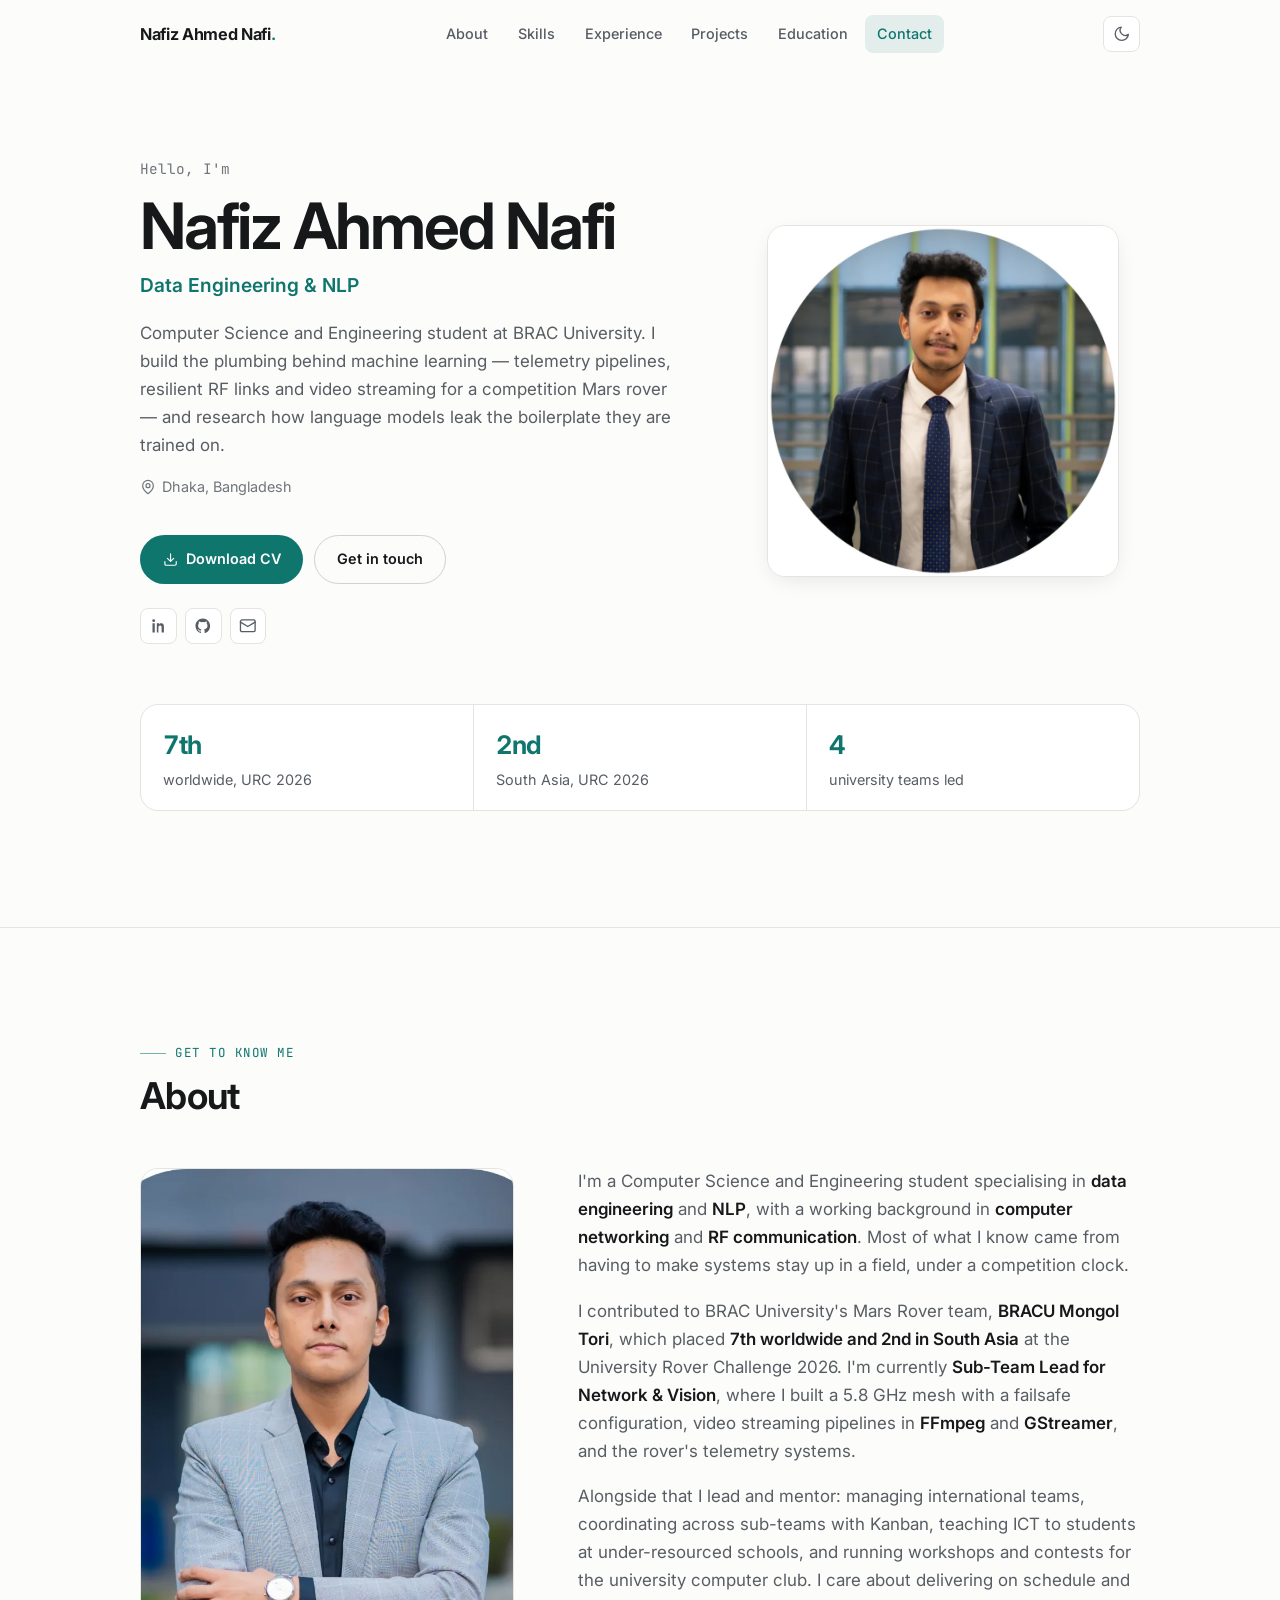
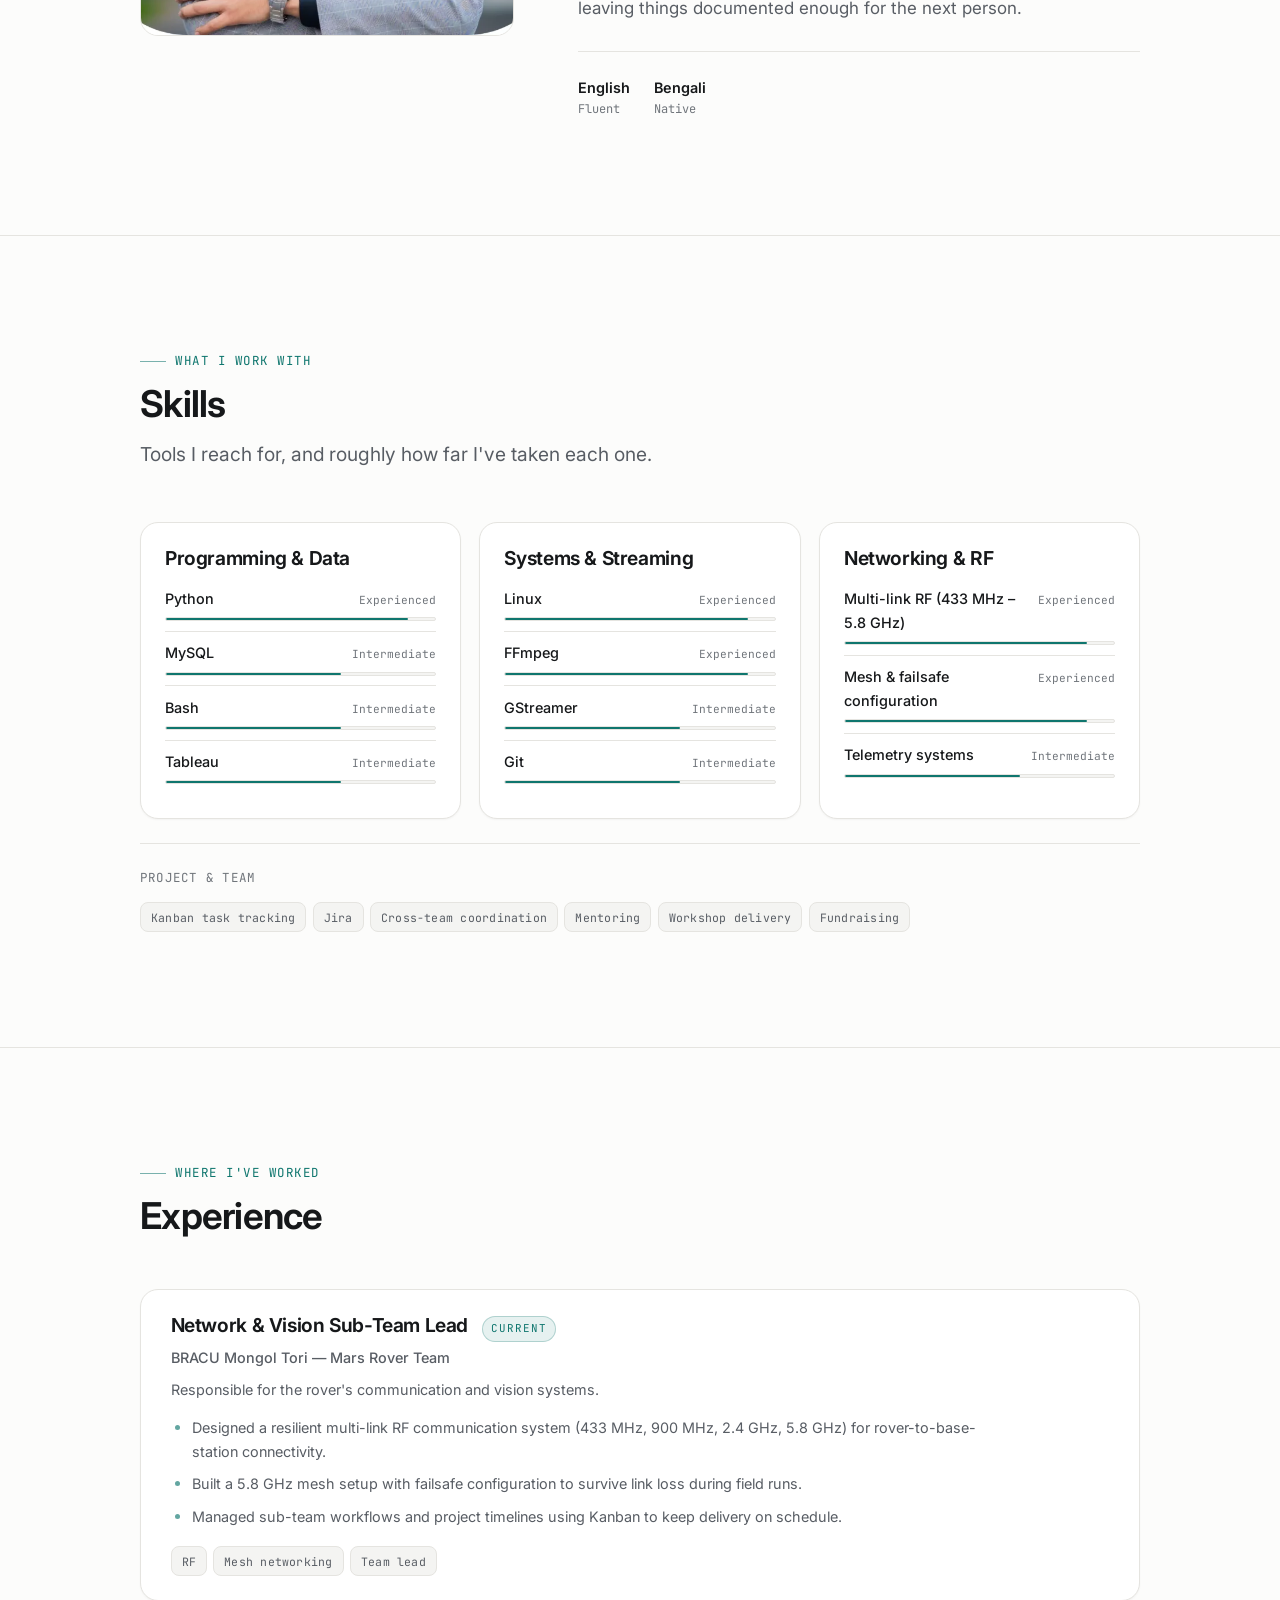
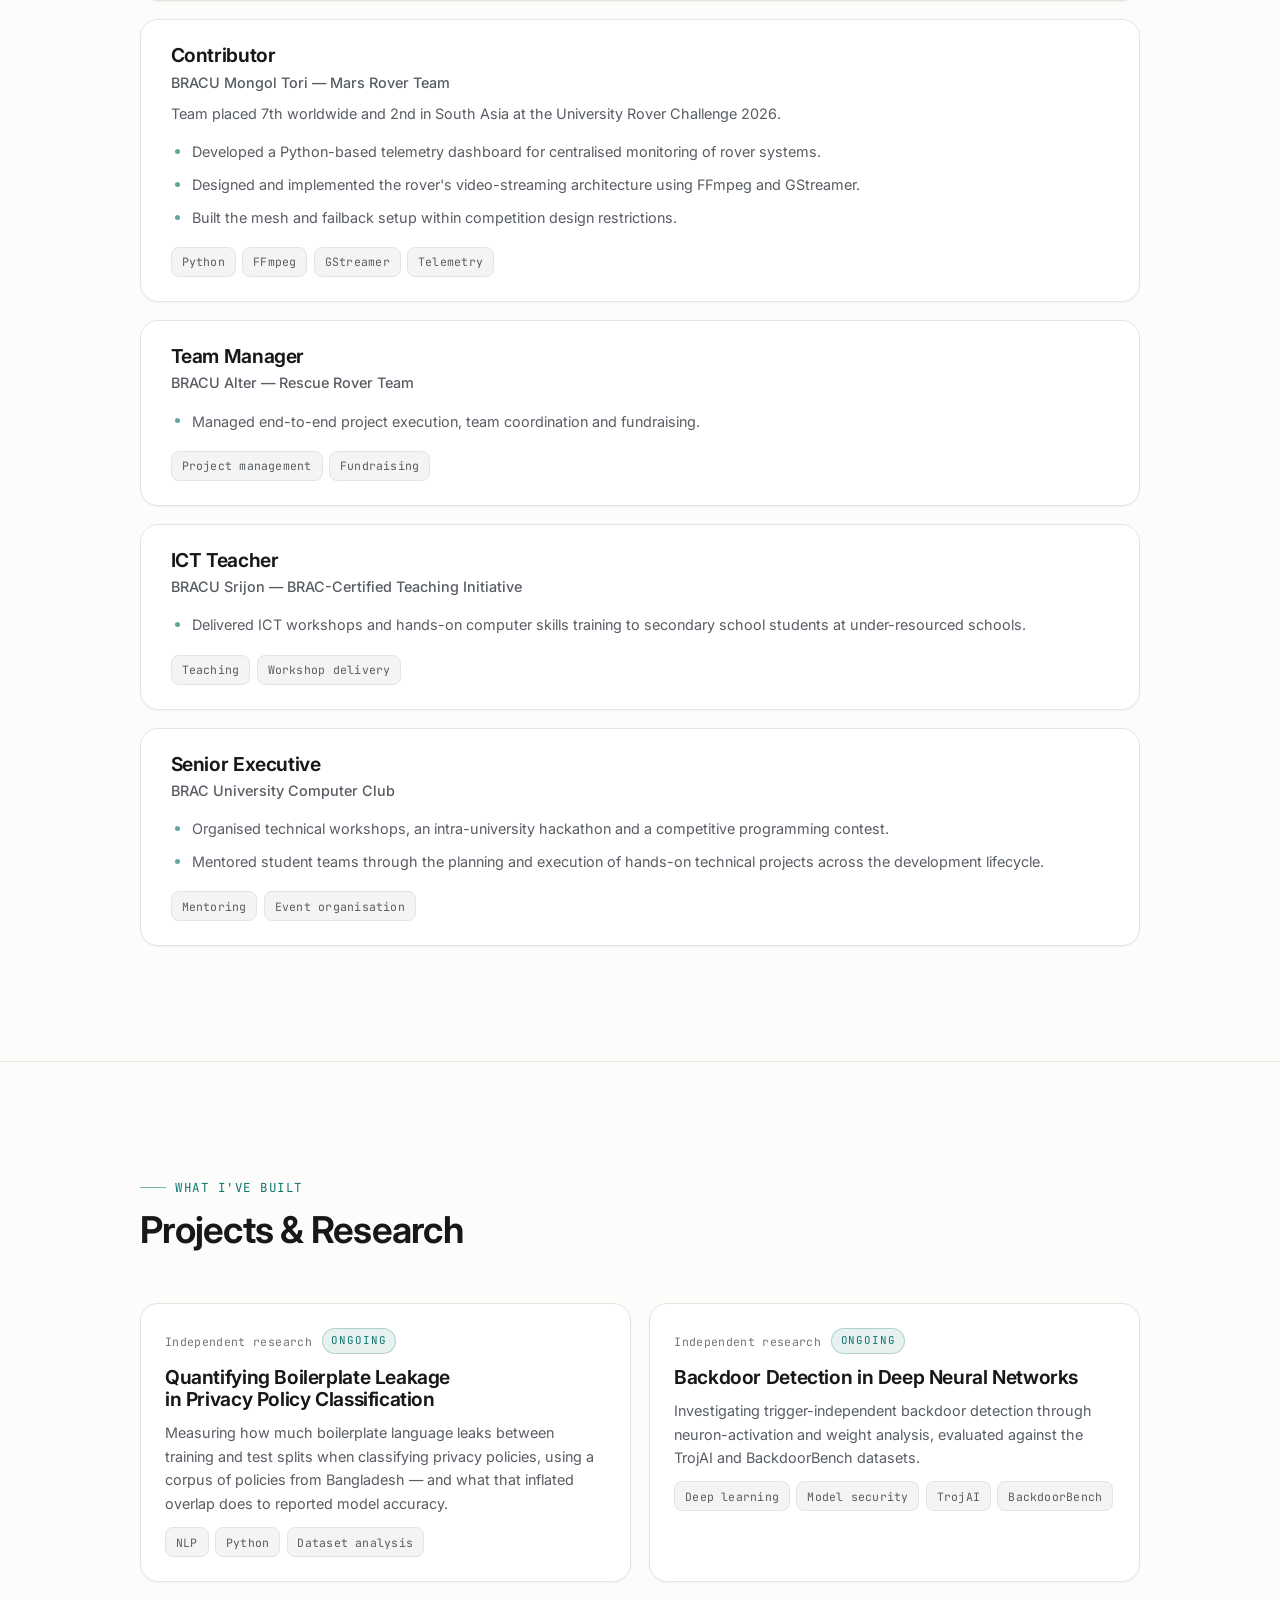
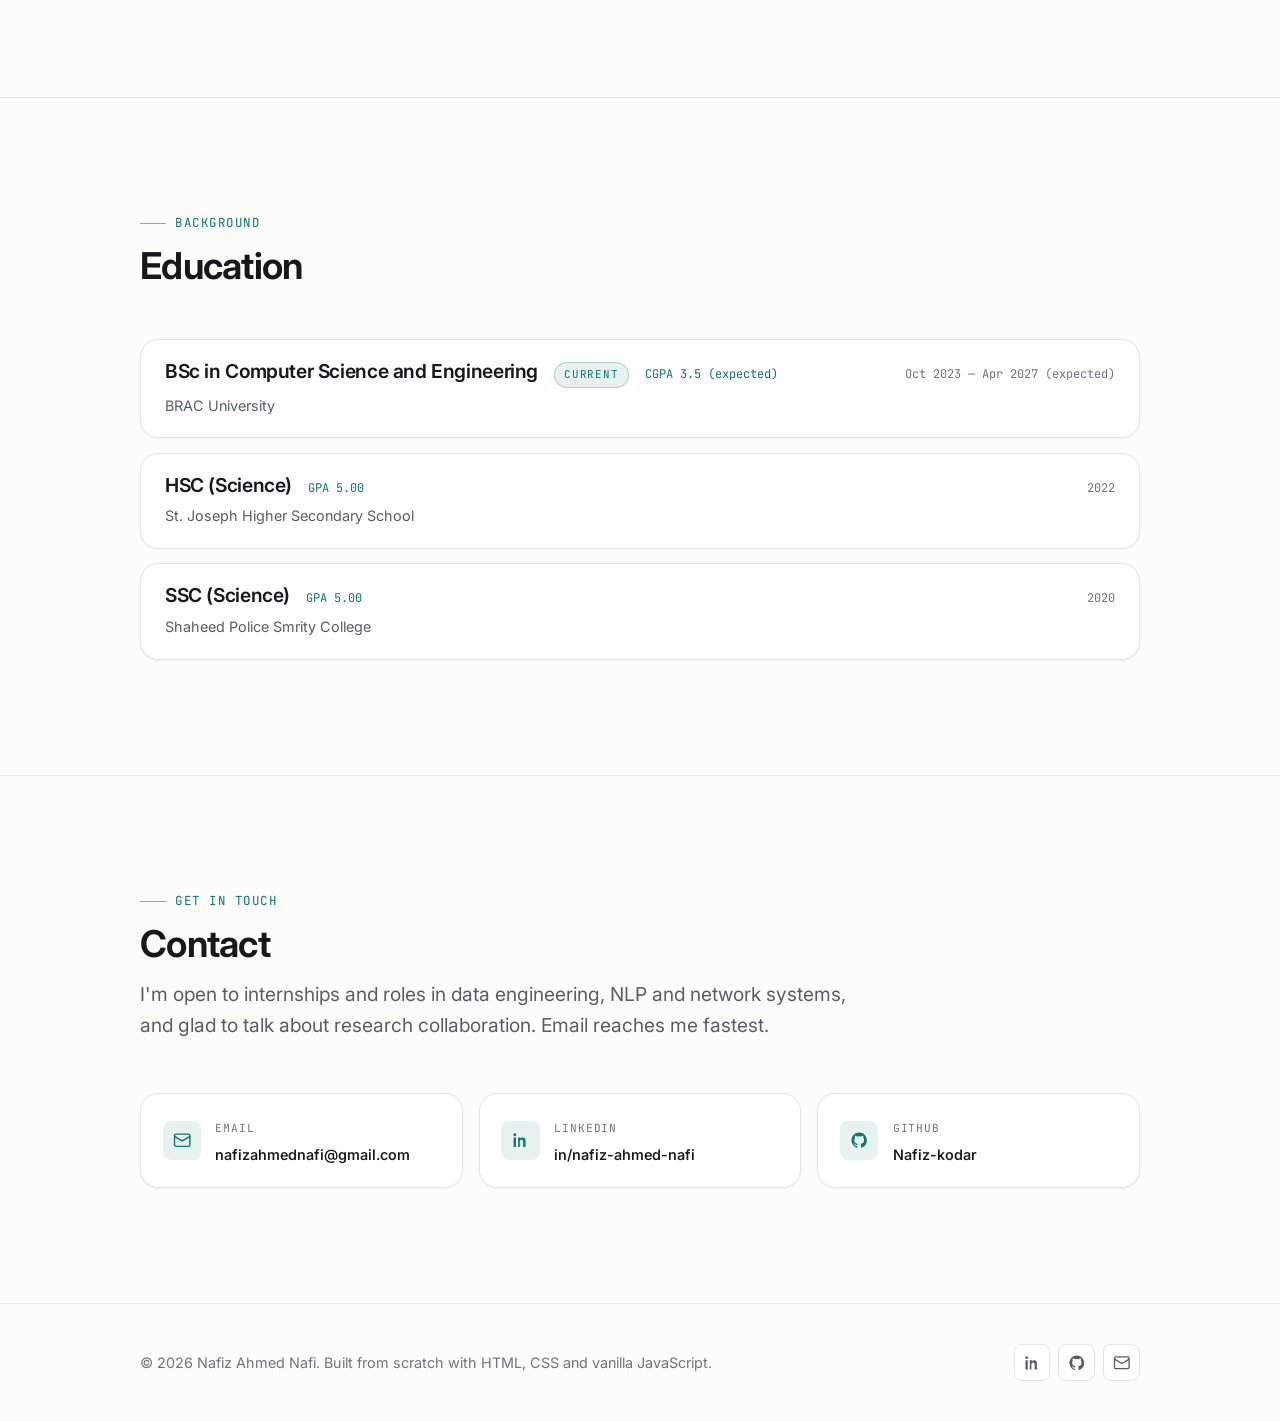
==== commit 2ca26b44: "Refactor code structure for improved readability and maintainability" ====
--- a/index.html
+++ b/index.html
@@ -16,7 +16,7 @@
       content="CSE student at BRAC University working in data engineering and NLP. Network &amp; Vision sub-team lead on BRACU Mongol Tori, 7th worldwide at URC 2026."
     />
     <meta name="author" content="Nafiz Ahmed Nafi" />
-    <link rel="canonical" href="https://nafizahmednafi.netlify.app/" />
+    <link rel="canonical" href="https://nafiz-kodar.github.io/Porfolio_project/" />
 
     <meta property="og:type" content="website" />
     <meta property="og:site_name" content="Nafiz Ahmed Nafi" />
@@ -25,10 +25,10 @@
       property="og:description"
       content="CSE student at BRAC University working in data engineering and NLP. Network &amp; Vision sub-team lead on BRACU Mongol Tori, 7th worldwide at URC 2026."
     />
-    <meta property="og:url" content="https://nafizahmednafi.netlify.app/" />
+    <meta property="og:url" content="https://nafiz-kodar.github.io/Porfolio_project/" />
     <meta
       property="og:image"
-      content="https://nafizahmednafi.netlify.app/assets/img/og-cover.jpg"
+      content="https://nafiz-kodar.github.io/Porfolio_project/assets/img/og-cover.jpg"
     />
     <meta name="twitter:card" content="summary_large_image" />
     <meta name="twitter:title" content="Nafiz Ahmed Nafi — Data Engineering &amp; NLP" />
@@ -38,7 +38,7 @@
     />
     <meta
       name="twitter:image"
-      content="https://nafizahmednafi.netlify.app/assets/img/og-cover.jpg"
+      content="https://nafiz-kodar.github.io/Porfolio_project/assets/img/og-cover.jpg"
     />
 
     <meta name="theme-color" content="#fcfcfb" media="(prefers-color-scheme: light)" />
@@ -49,7 +49,7 @@
     <link rel="preconnect" href="https://fonts.googleapis.com" />
     <link rel="preconnect" href="https://fonts.gstatic.com" crossorigin />
     <link
-      href="https://fonts.googleapis.com/css2?family=Inter:wght@400;500;600;700&family=JetBrains+Mono:wght@400;500&display=swap"
+      href="https://fonts.googleapis.com/css2?family=Inter:wght@400;500;600;700&amp;family=JetBrains+Mono:wght@400;500&amp;display=swap"
       rel="stylesheet"
     />
     <link rel="stylesheet" href="css/style.css" />
@@ -77,7 +77,7 @@
         "name": "Nafiz Ahmed Nafi",
         "jobTitle": "Computer Science and Engineering Student",
         "email": "mailto:nafizahmednafi@gmail.com",
-        "url": "https://nafizahmednafi.netlify.app/",
+        "url": "https://nafiz-kodar.github.io/Porfolio_project/",
         "address": {
           "@type": "PostalAddress",
           "addressLocality": "Dhaka",
--- a/css/style.css
+++ b/css/style.css
@@ -20,7 +20,7 @@
   --border-strong: #d2d1cc;
   --text: #16181a;
   --text-2: #585d64;
-  --text-3: #8b9096;
+  --text-3: #70757b;
   --accent: #0f766e;
   --accent-hover: #0b5f58;
   --accent-soft: rgba(15, 118, 110, 0.1);
@@ -47,11 +47,9 @@
   --gutter: clamp(1.15rem, 4vw, 2.5rem);
   --section-y: clamp(4rem, 9vw, 7.5rem);
   --r-sm: 8px;
-  --r: 12px;
   --r-lg: 18px;
   --r-pill: 999px;
 
-  --ring: 0 0 0 3px var(--accent-soft);
   color-scheme: light;
 }
 
@@ -65,7 +63,7 @@
     --border-strong: #363d45;
     --text: #e8ebee;
     --text-2: #9aa2aa;
-    --text-3: #6c757d;
+    --text-3: #737c84;
     --accent: #2dd4bf;
     --accent-hover: #5eead4;
     --accent-soft: rgba(45, 212, 191, 0.13);
@@ -85,7 +83,7 @@
   --border-strong: #363d45;
   --text: #e8ebee;
   --text-2: #9aa2aa;
-  --text-3: #6c757d;
+  --text-3: #737c84;
   --accent: #2dd4bf;
   --accent-hover: #5eead4;
   --accent-soft: rgba(45, 212, 191, 0.13);
@@ -209,10 +207,6 @@
   border-top: 1px solid var(--border);
 }
 
-.section--flush {
-  border-top: 0;
-}
-
 .section__head {
   margin-bottom: clamp(2rem, 4vw, 3.25rem);
   max-width: 46rem;
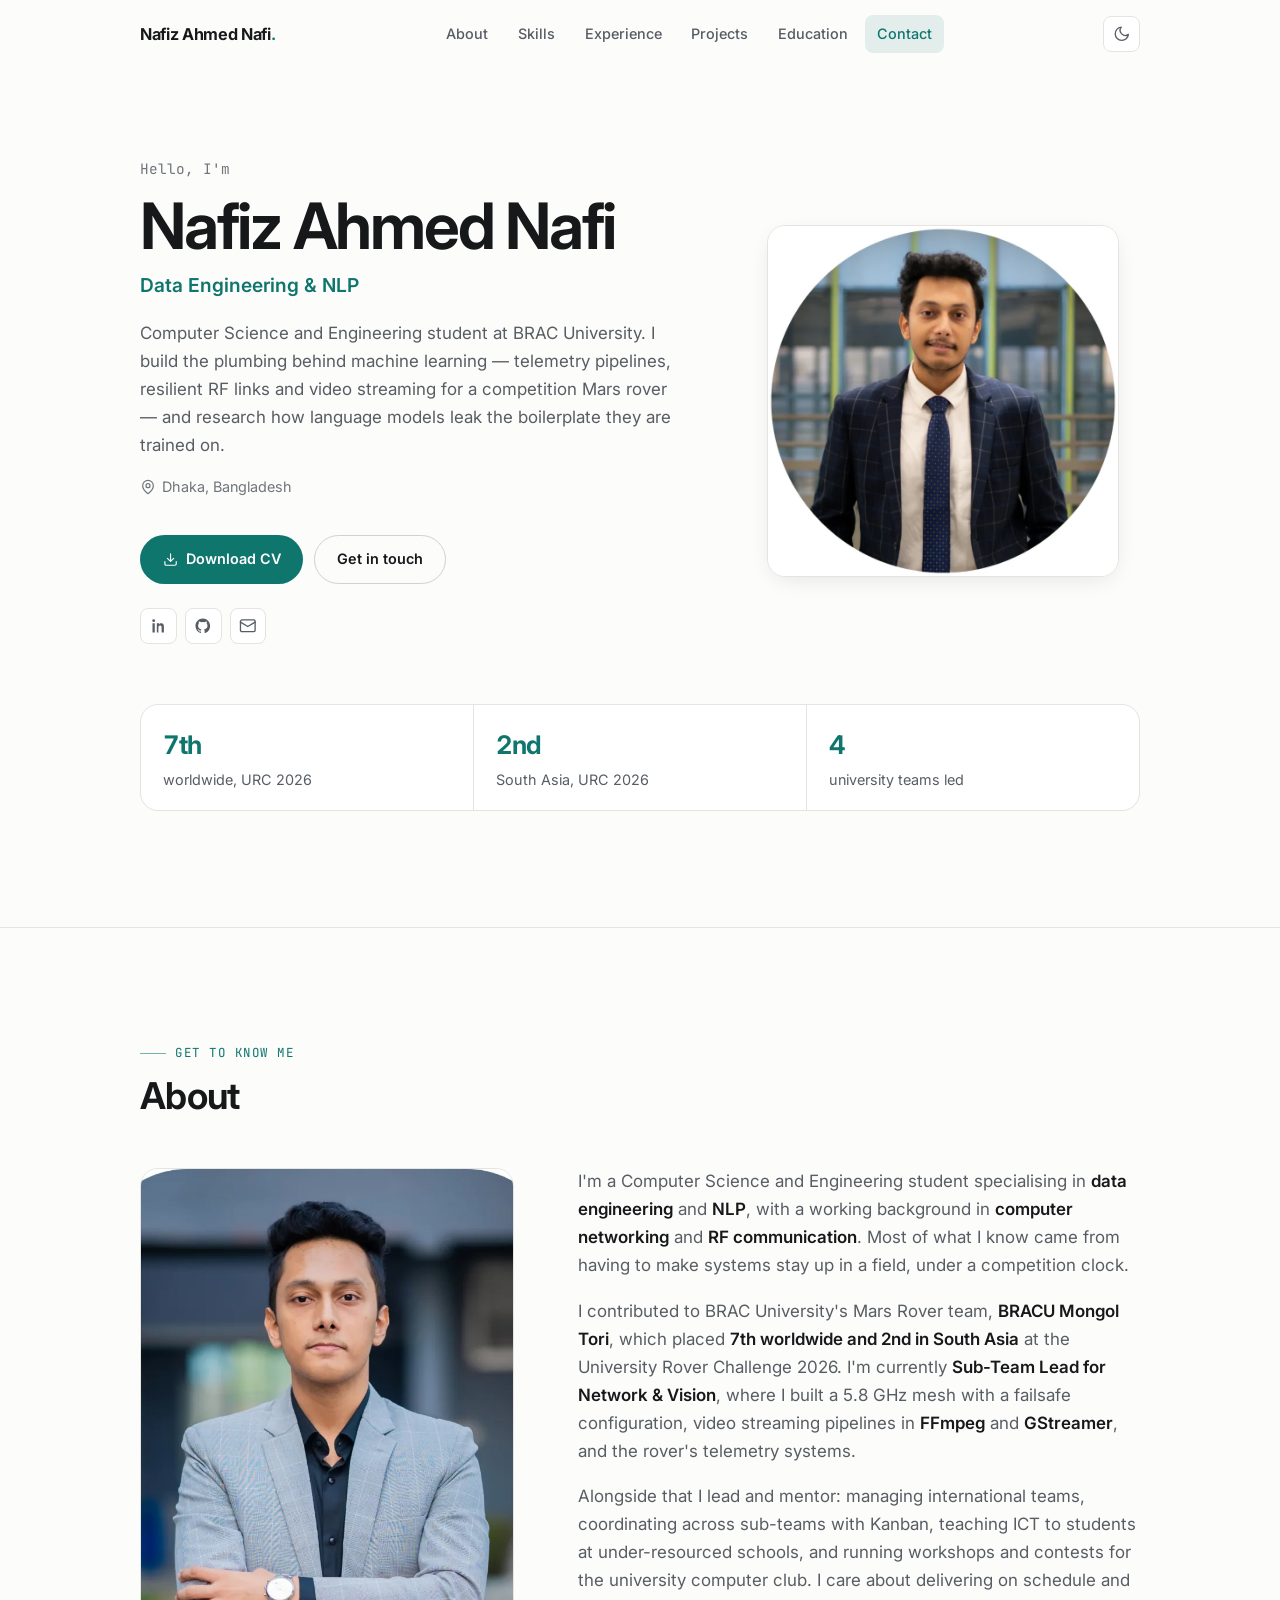
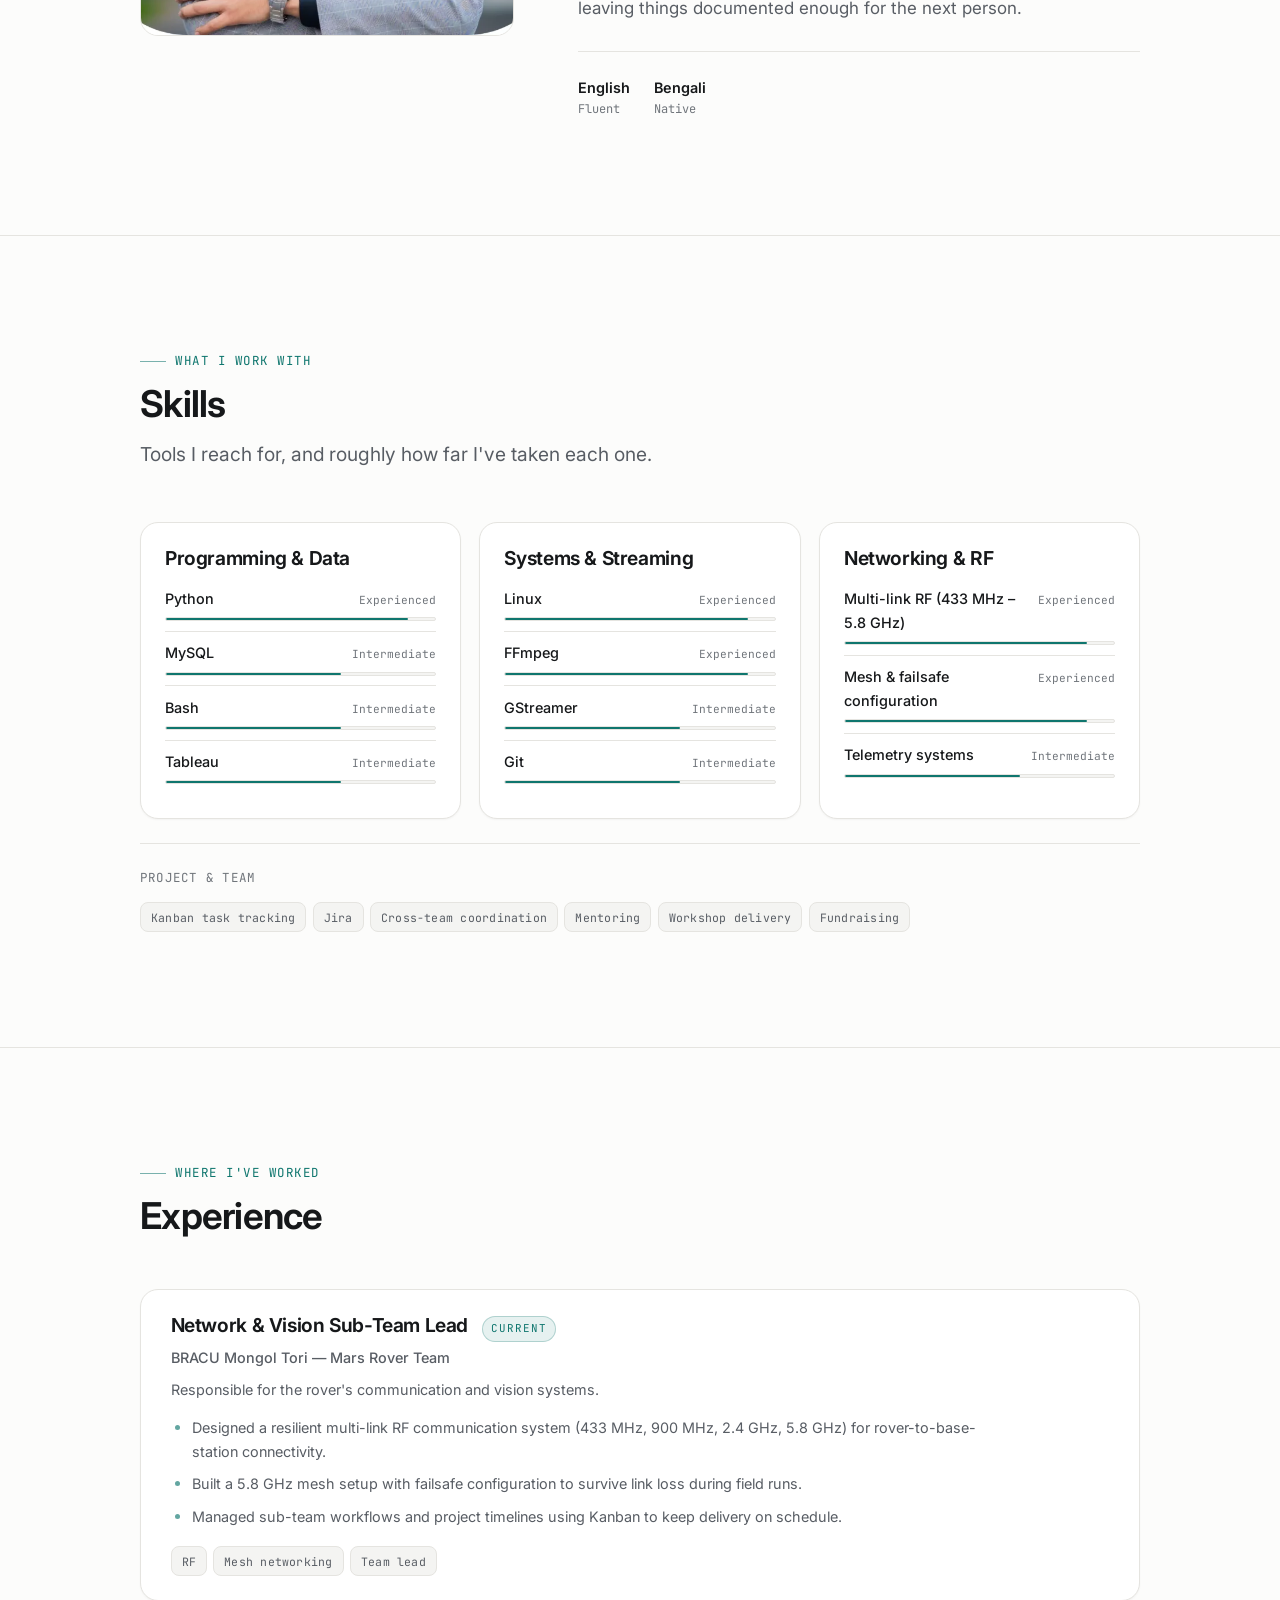
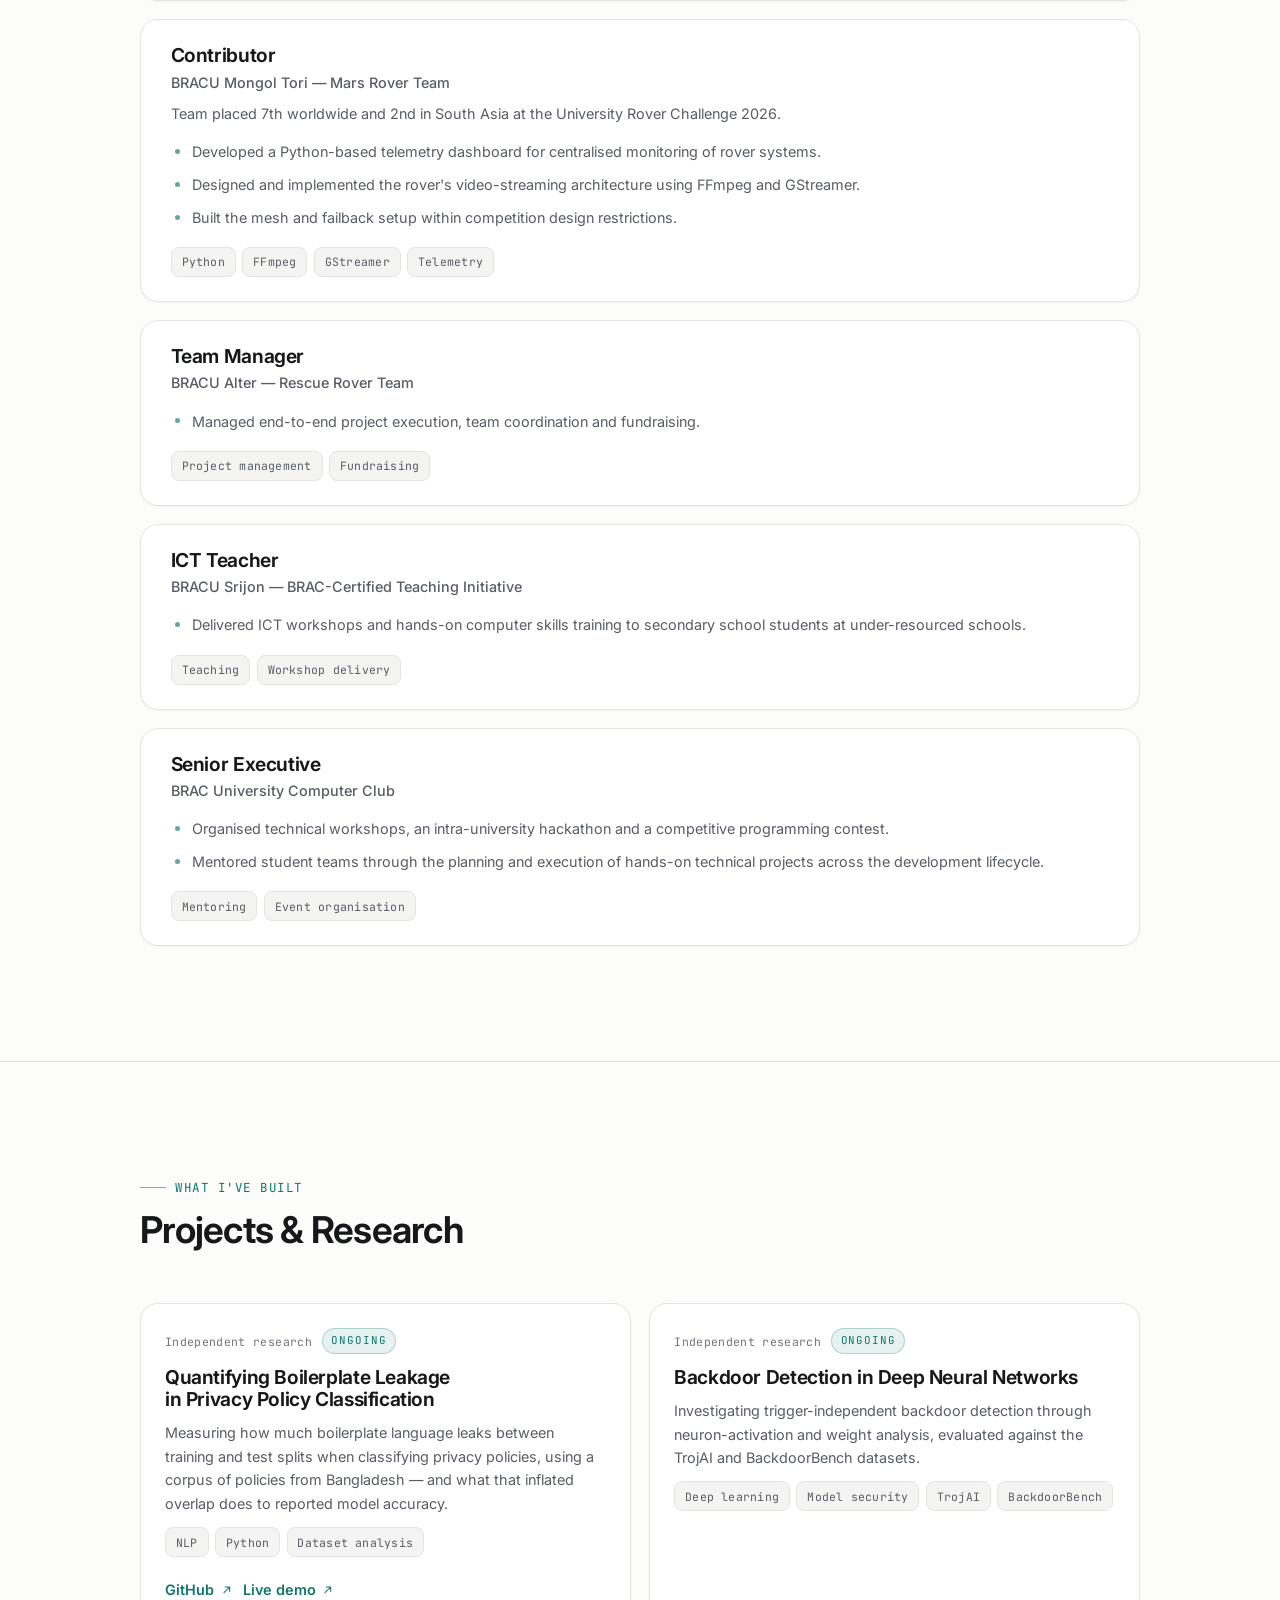
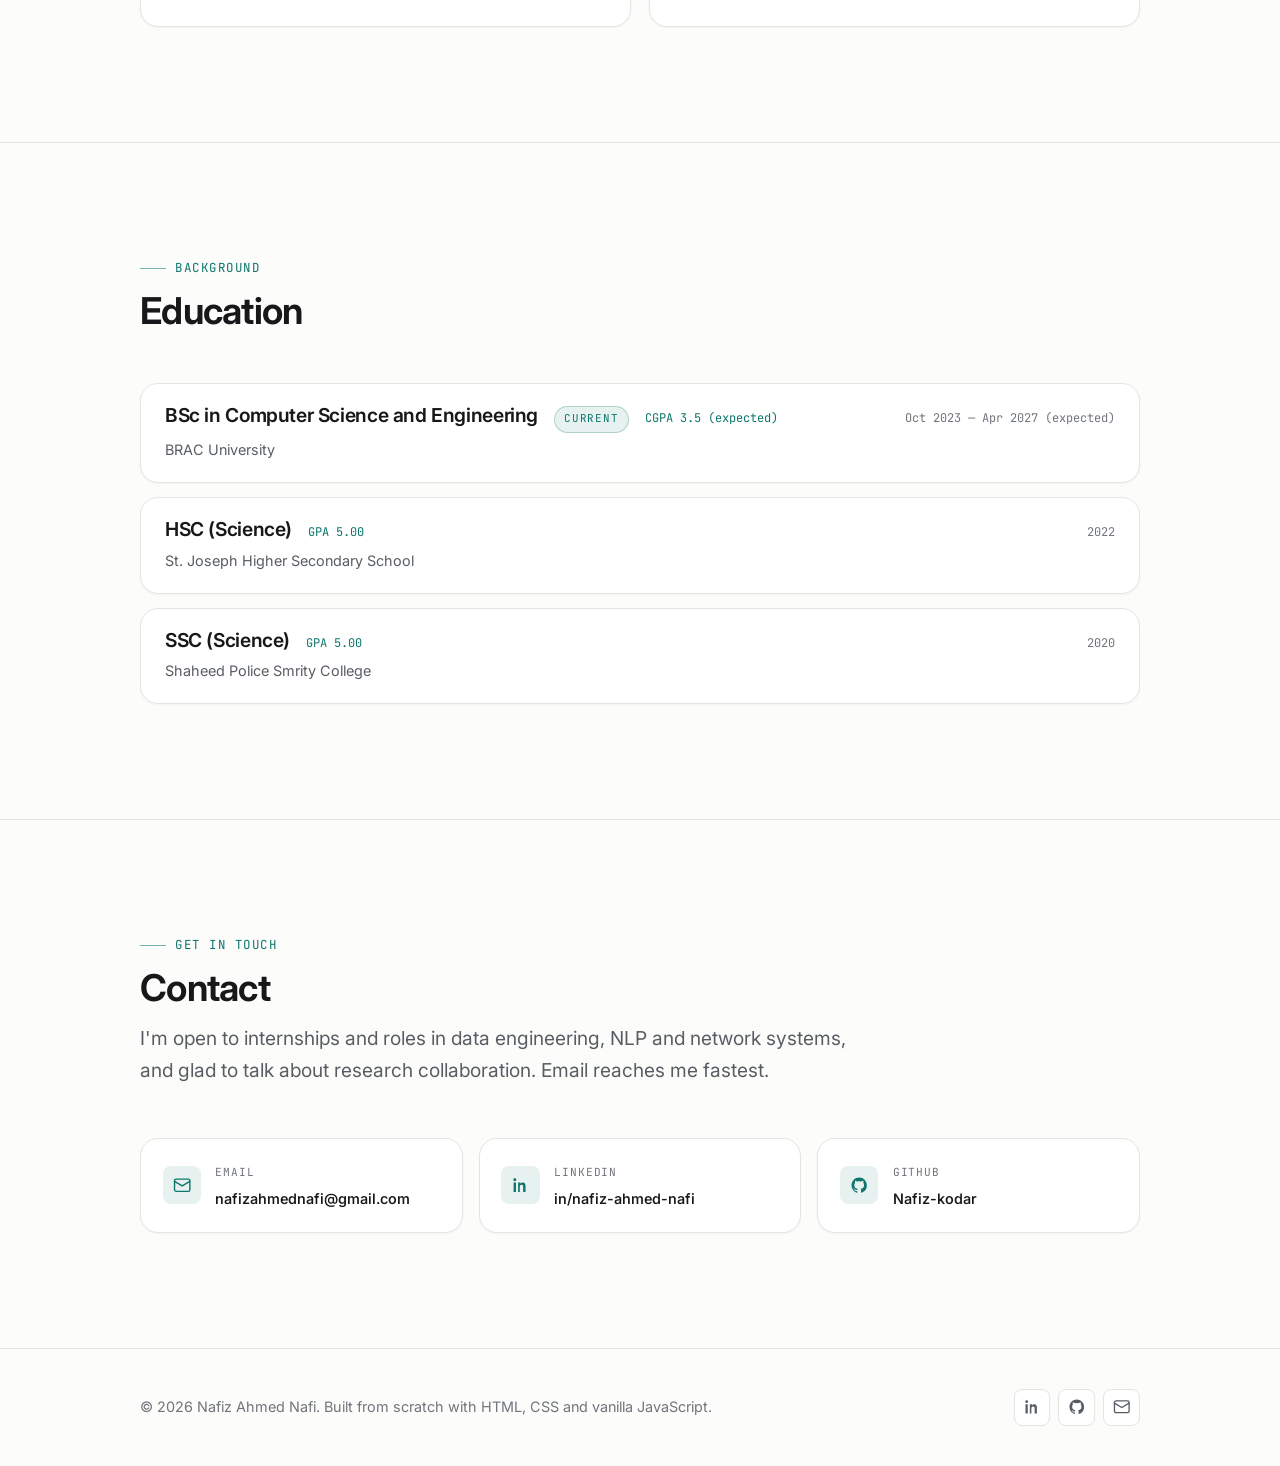
==== commit a2aa717c: "Retarget site to the renamed repository The repository is now portfolio-website-v2, which also corre" ====
--- a/index.html
+++ b/index.html
@@ -16,7 +16,7 @@
       content="CSE student at BRAC University working in data engineering and NLP. Network &amp; Vision sub-team lead on BRACU Mongol Tori, 7th worldwide at URC 2026."
     />
     <meta name="author" content="Nafiz Ahmed Nafi" />
-    <link rel="canonical" href="https://nafiz-kodar.github.io/Porfolio_project/" />
+    <link rel="canonical" href="https://nafiz-kodar.github.io/portfolio-website-v2/" />
 
     <meta property="og:type" content="website" />
     <meta property="og:site_name" content="Nafiz Ahmed Nafi" />
@@ -25,10 +25,10 @@
       property="og:description"
       content="CSE student at BRAC University working in data engineering and NLP. Network &amp; Vision sub-team lead on BRACU Mongol Tori, 7th worldwide at URC 2026."
     />
-    <meta property="og:url" content="https://nafiz-kodar.github.io/Porfolio_project/" />
+    <meta property="og:url" content="https://nafiz-kodar.github.io/portfolio-website-v2/" />
     <meta
       property="og:image"
-      content="https://nafiz-kodar.github.io/Porfolio_project/assets/img/og-cover.jpg"
+      content="https://nafiz-kodar.github.io/portfolio-website-v2/assets/img/og-cover.jpg"
     />
     <meta name="twitter:card" content="summary_large_image" />
     <meta name="twitter:title" content="Nafiz Ahmed Nafi — Data Engineering &amp; NLP" />
@@ -38,7 +38,7 @@
     />
     <meta
       name="twitter:image"
-      content="https://nafiz-kodar.github.io/Porfolio_project/assets/img/og-cover.jpg"
+      content="https://nafiz-kodar.github.io/portfolio-website-v2/assets/img/og-cover.jpg"
     />
 
     <meta name="theme-color" content="#fcfcfb" media="(prefers-color-scheme: light)" />
@@ -77,7 +77,7 @@
         "name": "Nafiz Ahmed Nafi",
         "jobTitle": "Computer Science and Engineering Student",
         "email": "mailto:nafizahmednafi@gmail.com",
-        "url": "https://nafiz-kodar.github.io/Porfolio_project/",
+        "url": "https://nafiz-kodar.github.io/portfolio-website-v2/",
         "address": {
           "@type": "PostalAddress",
           "addressLocality": "Dhaka",
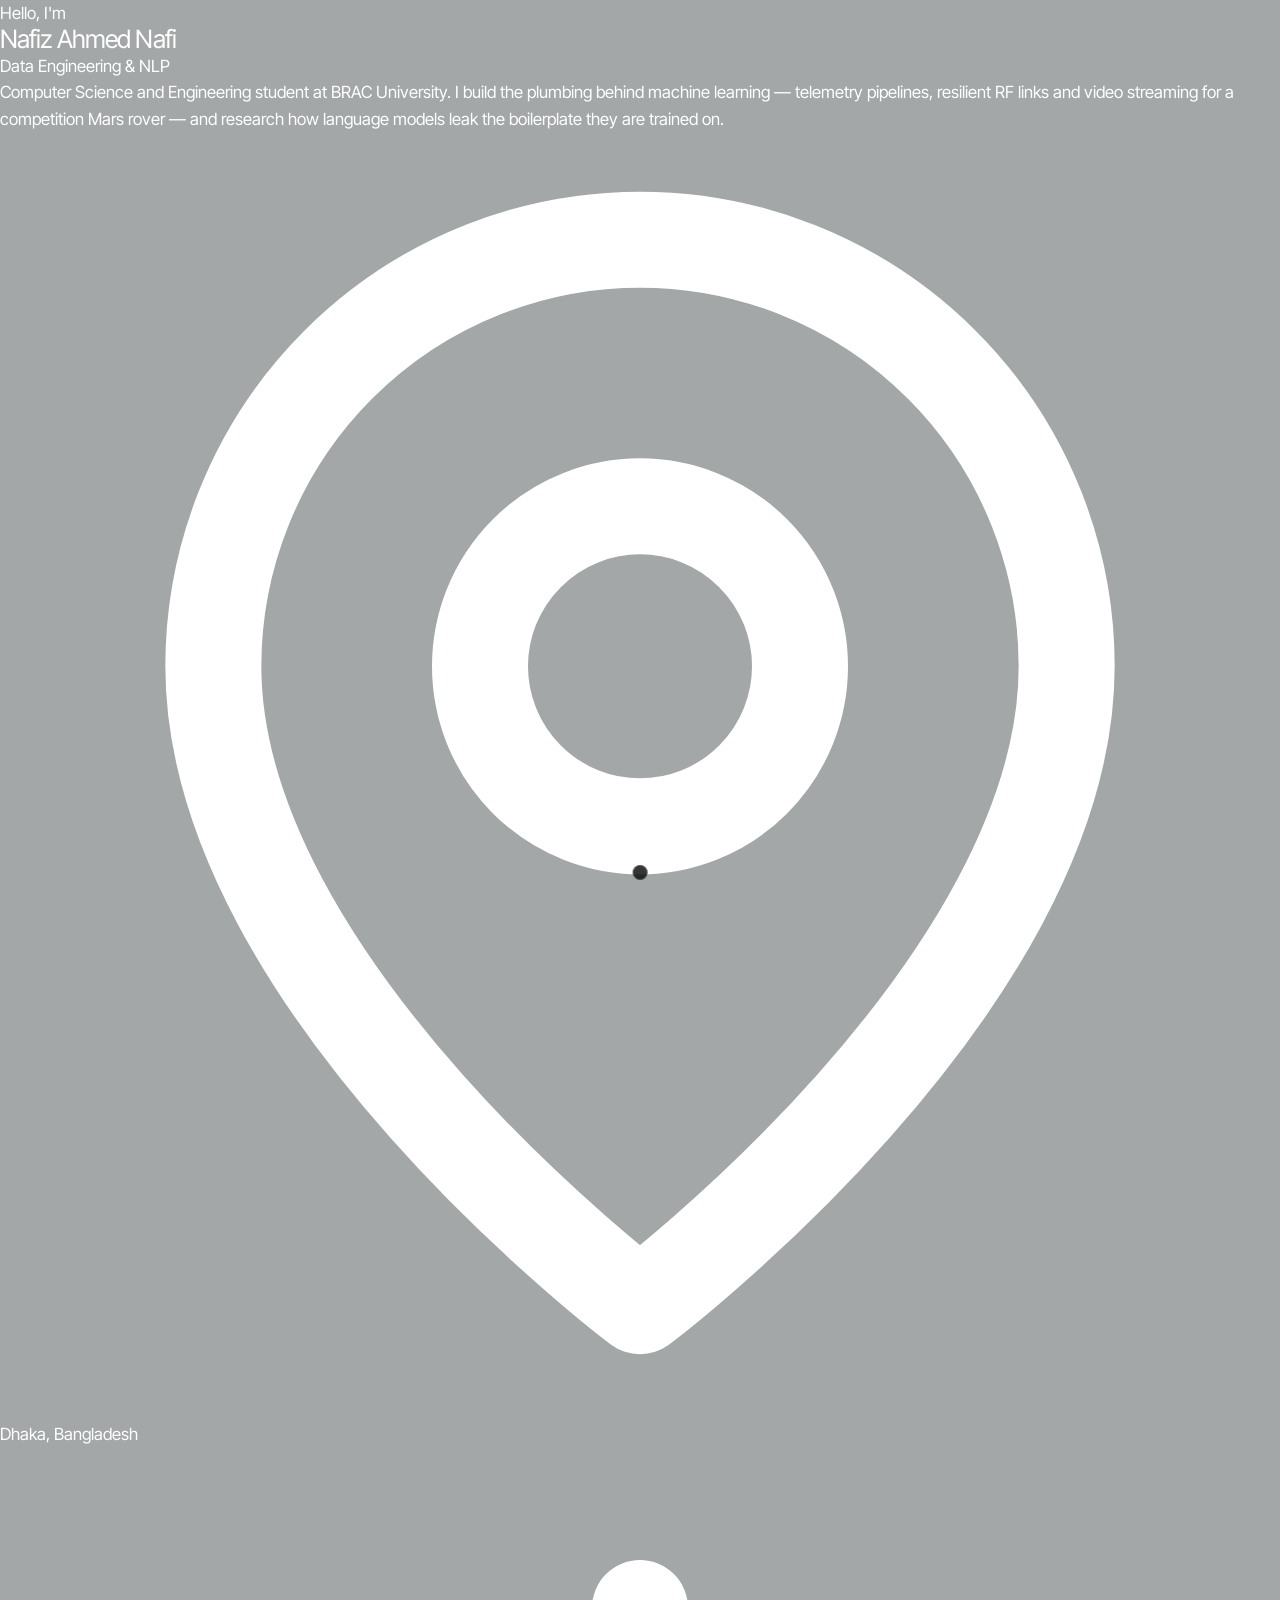
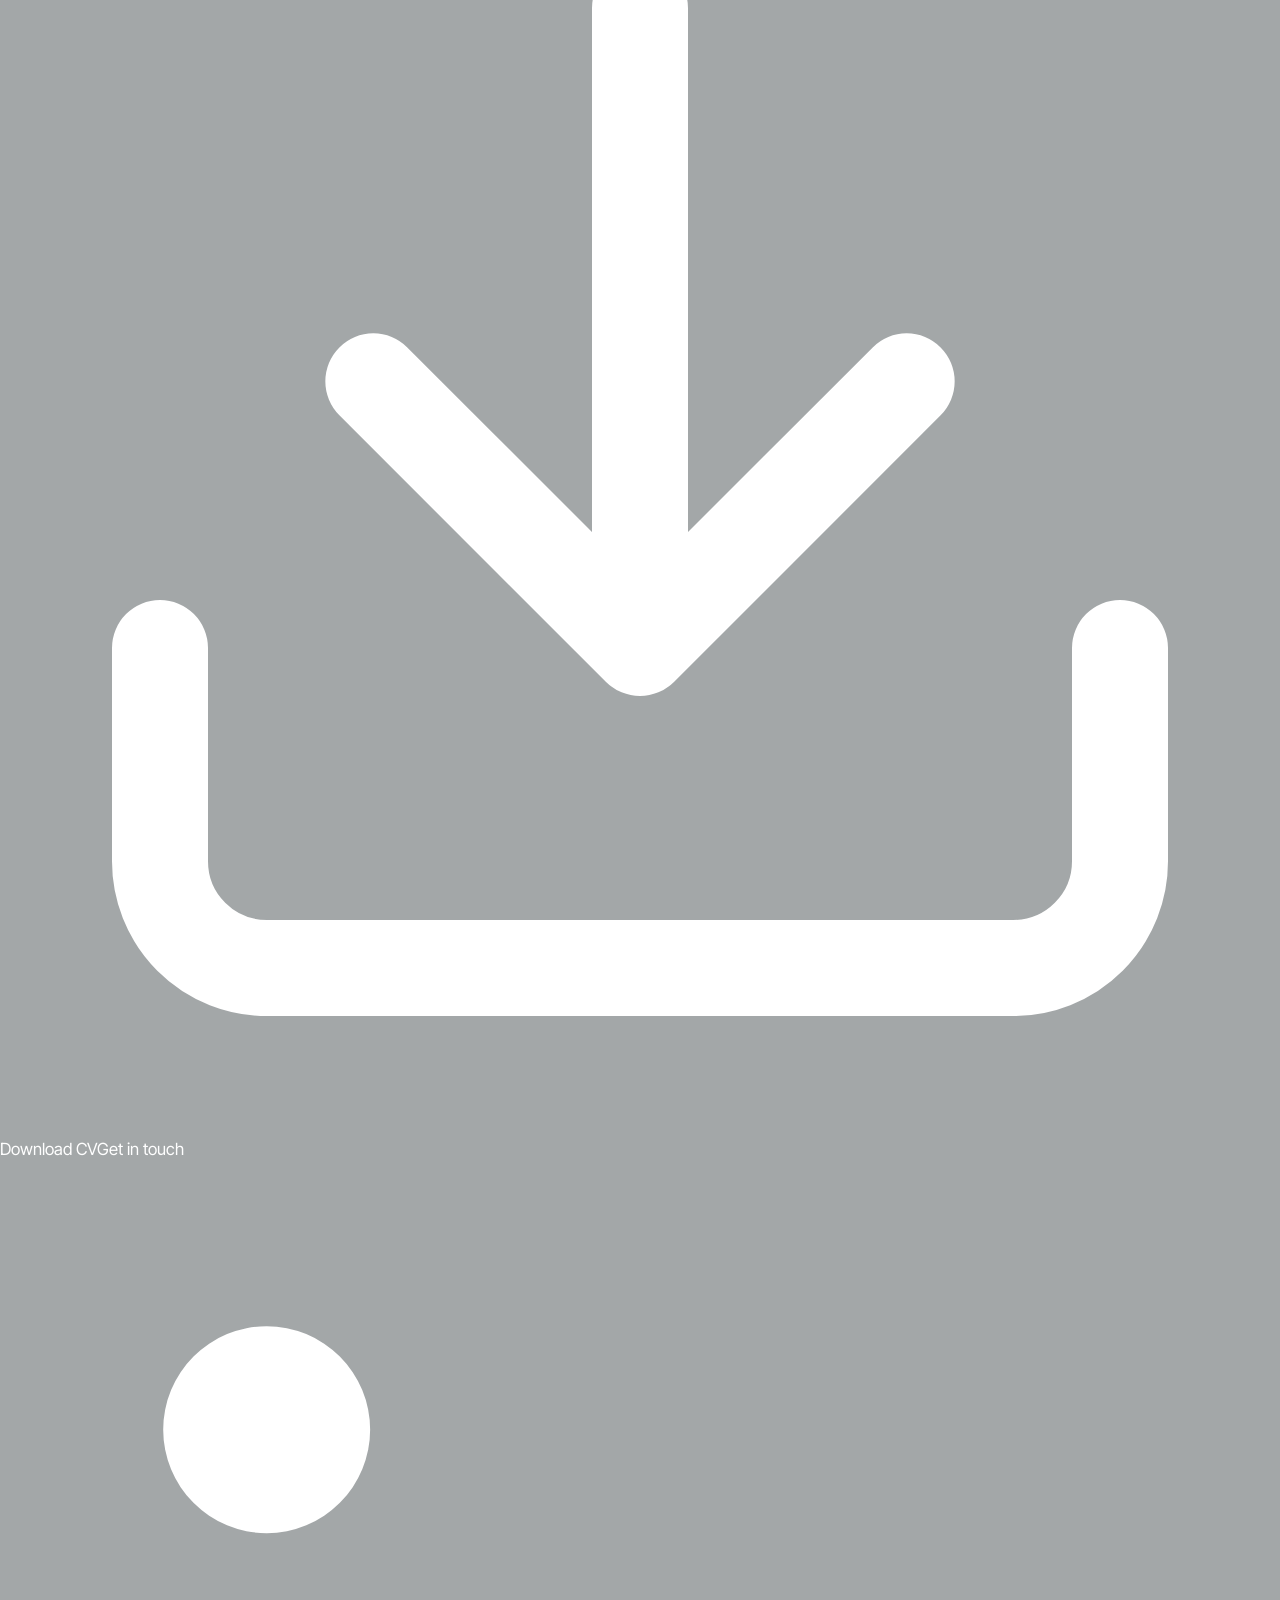
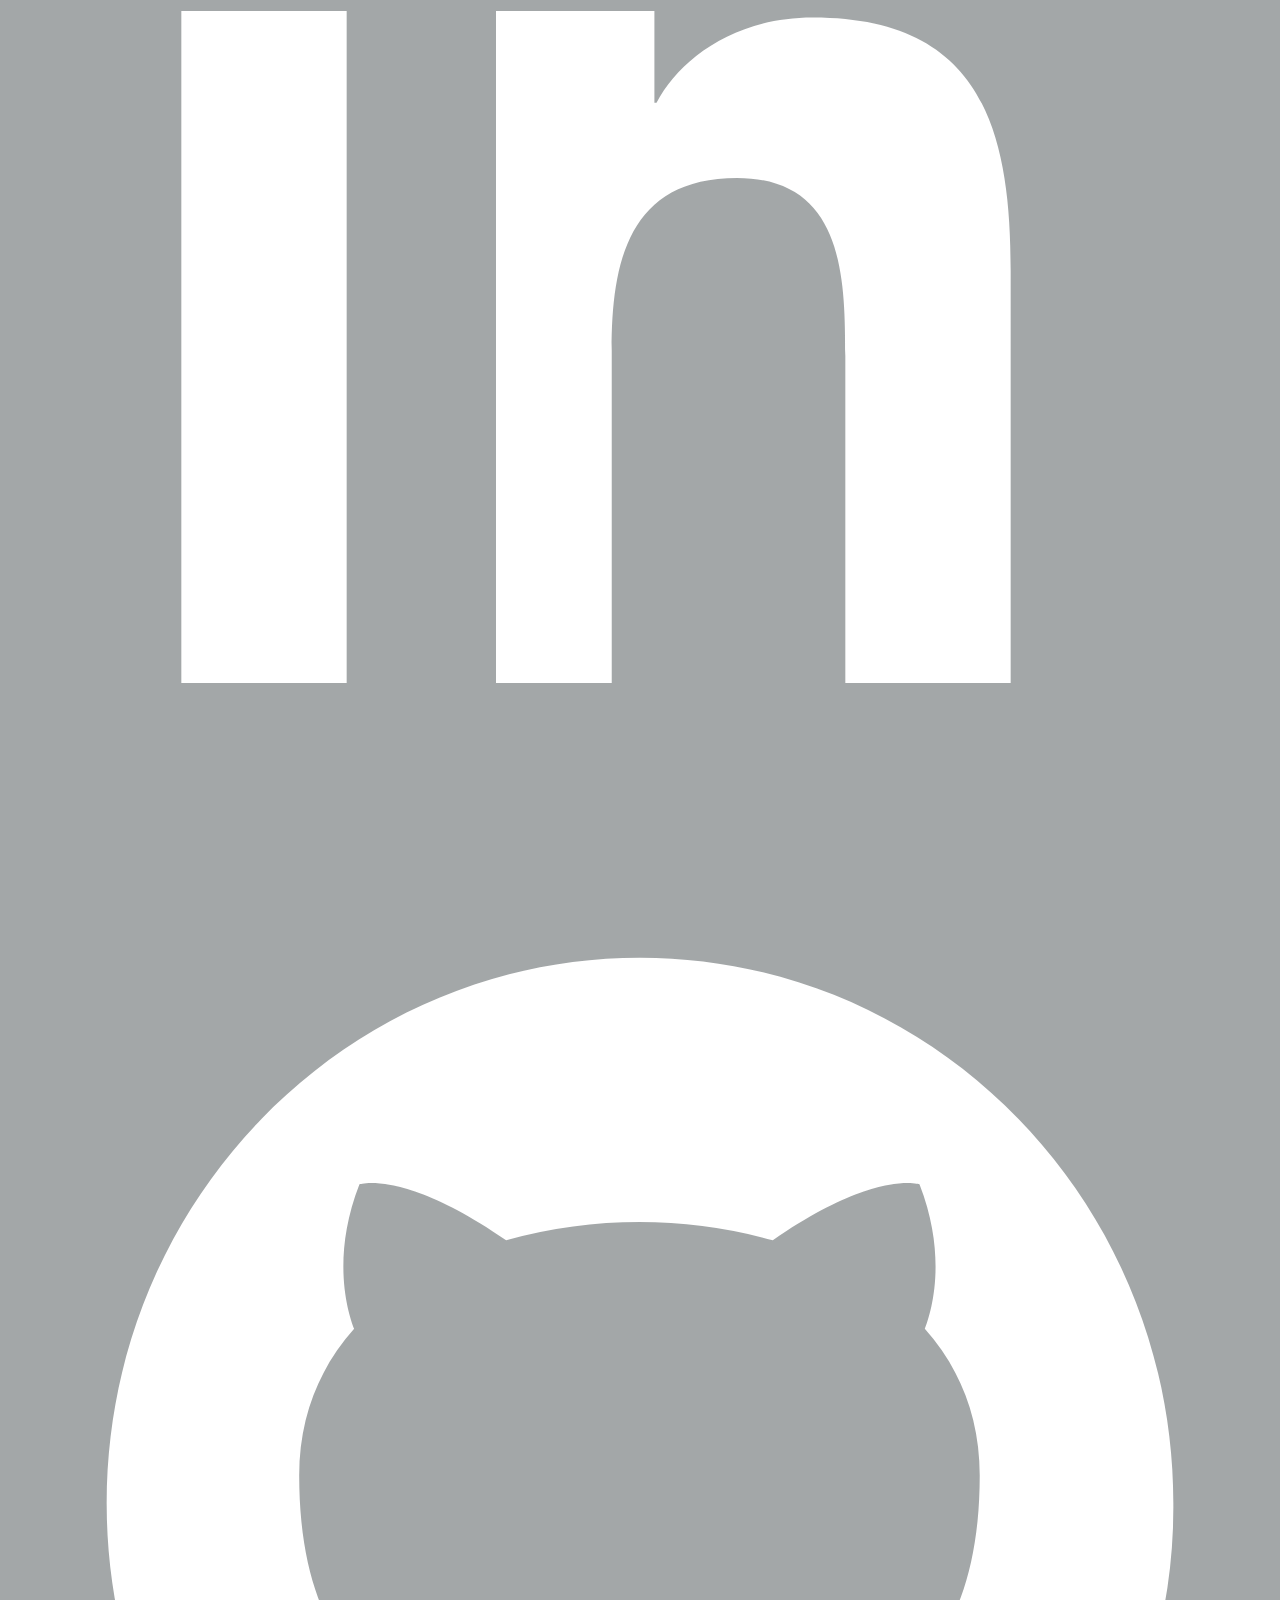
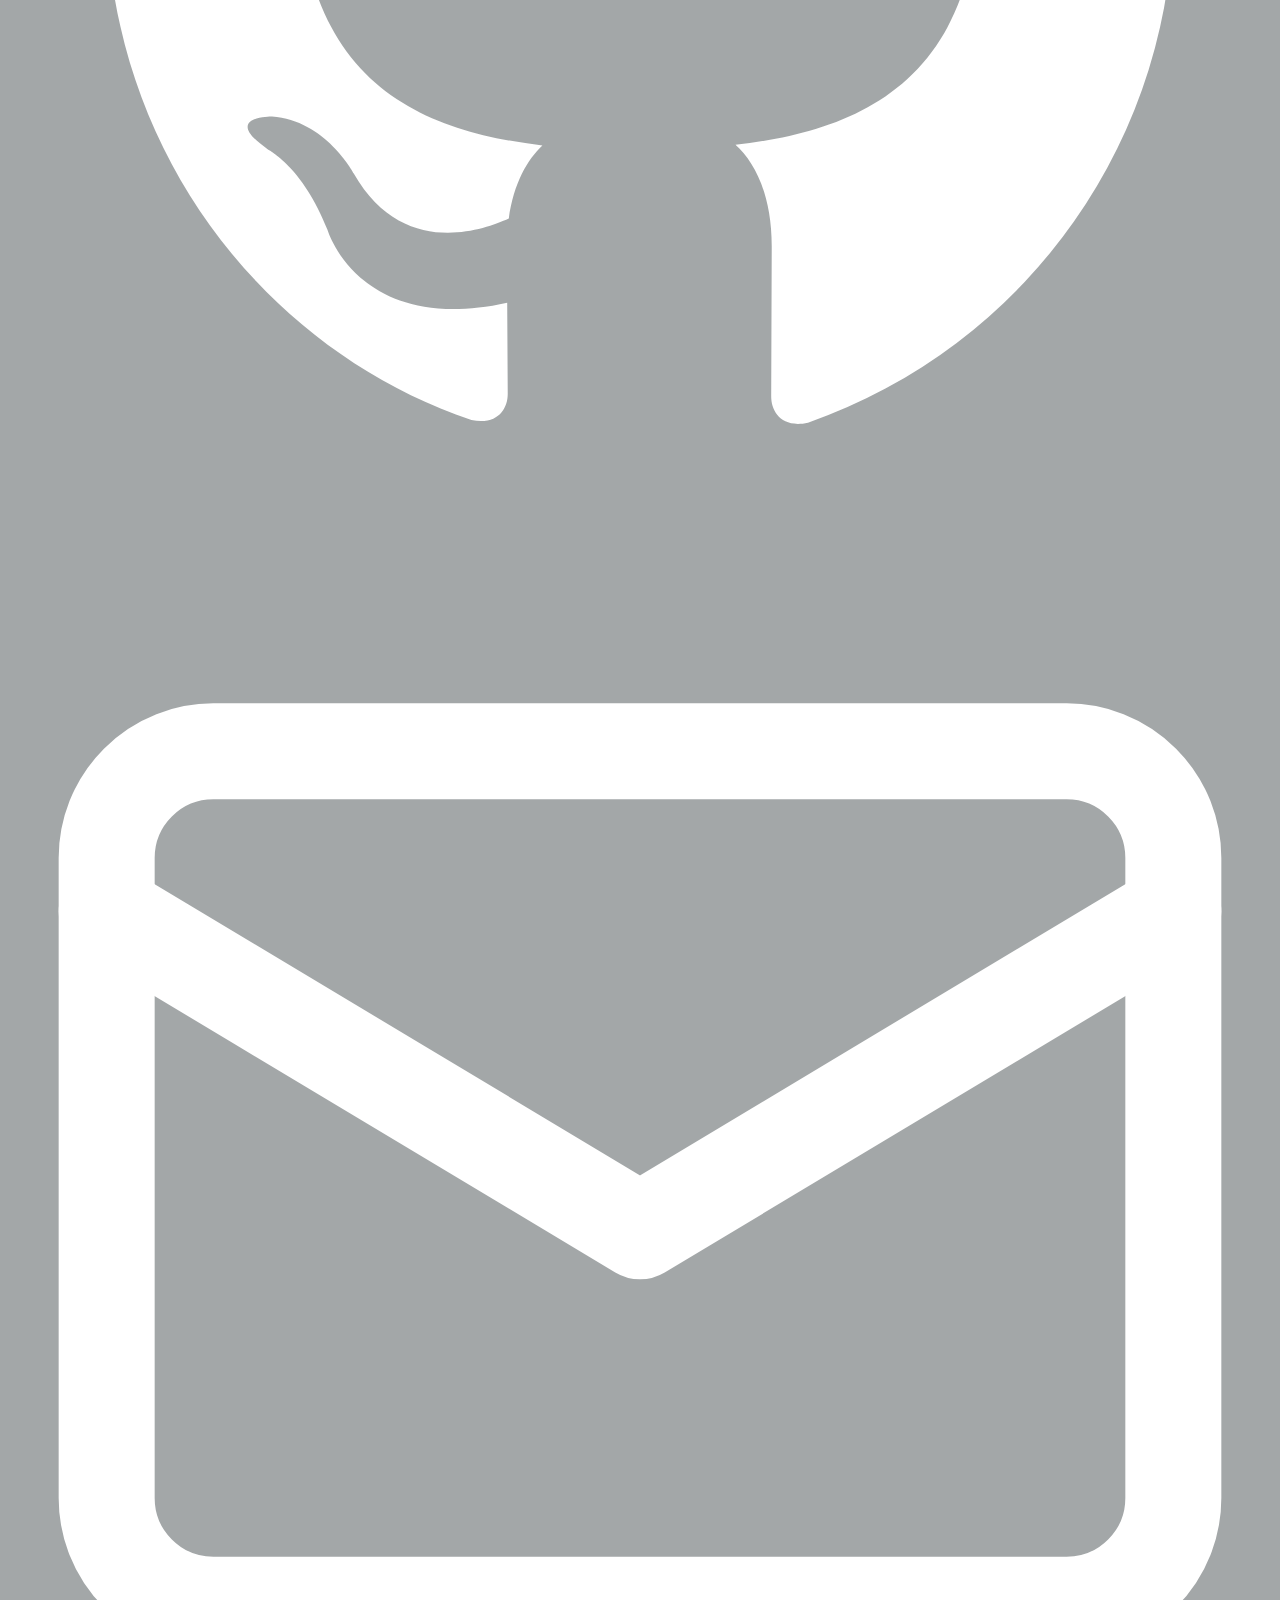
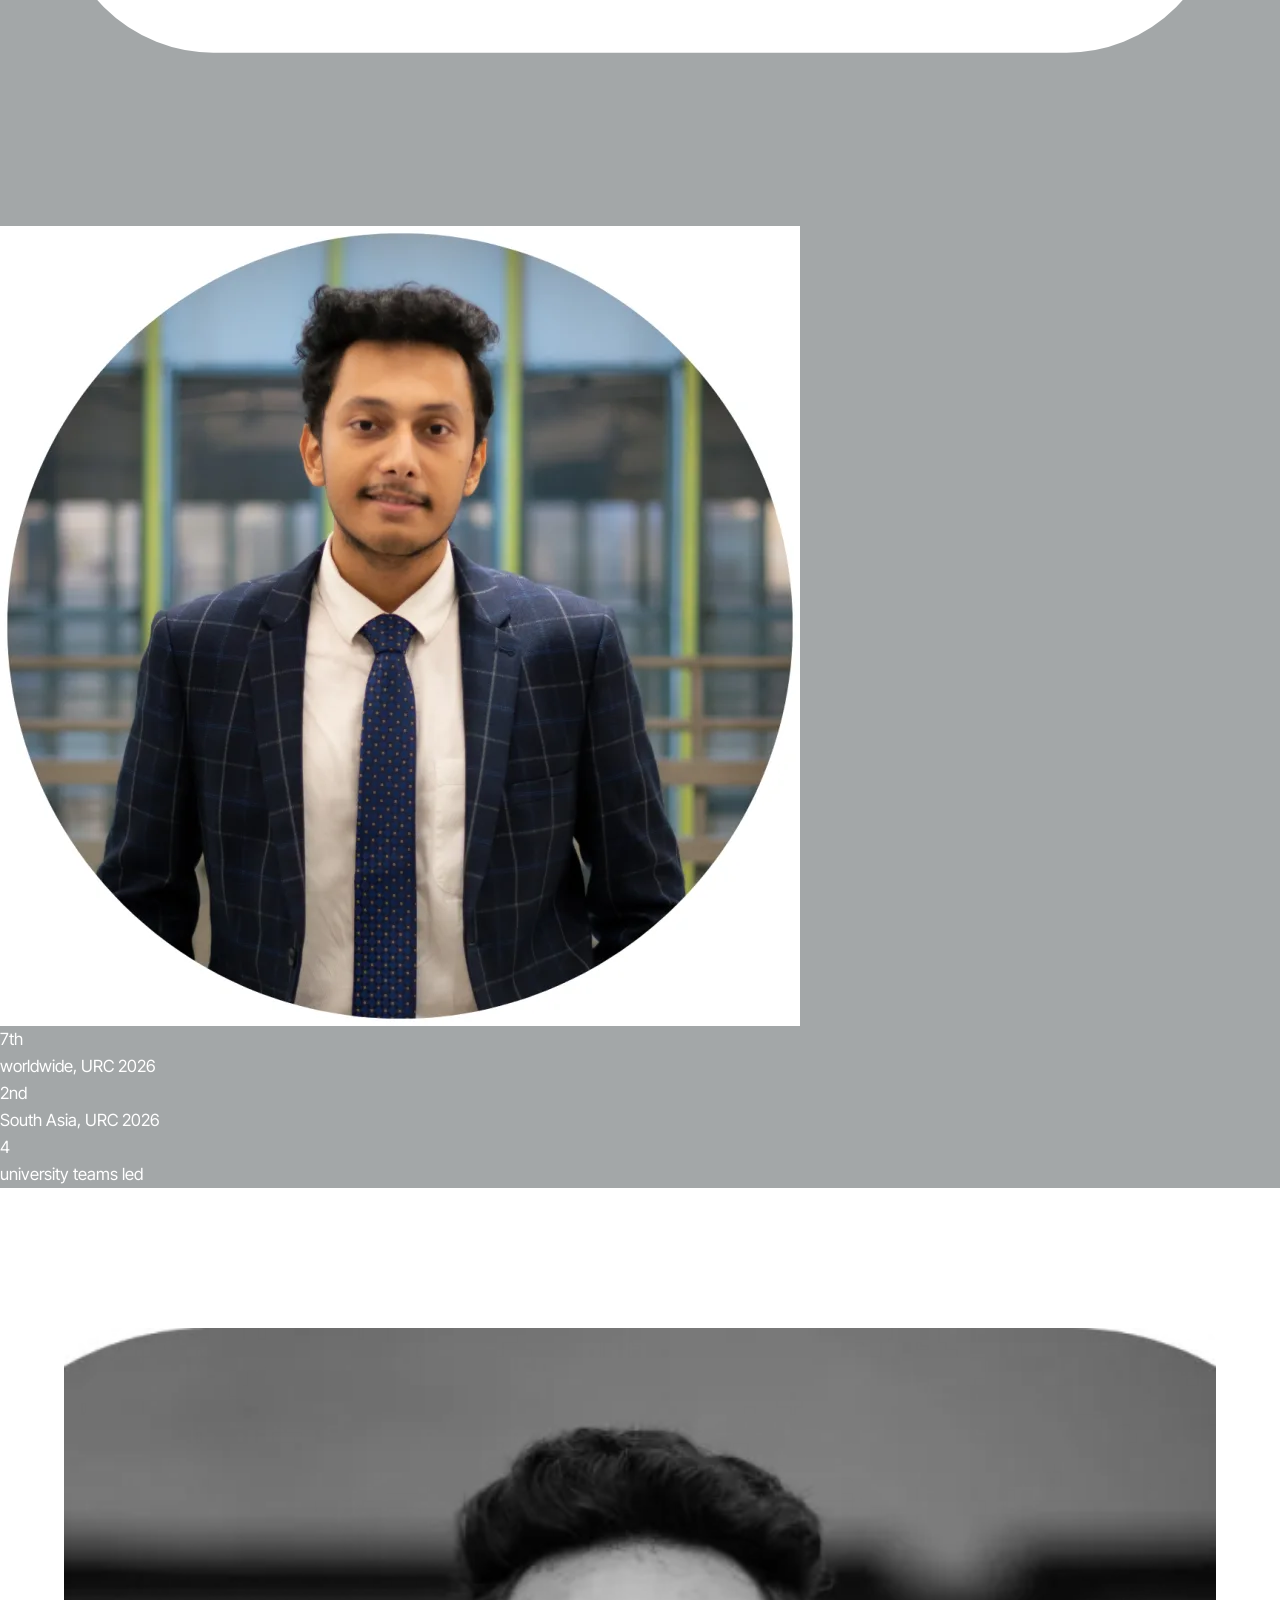
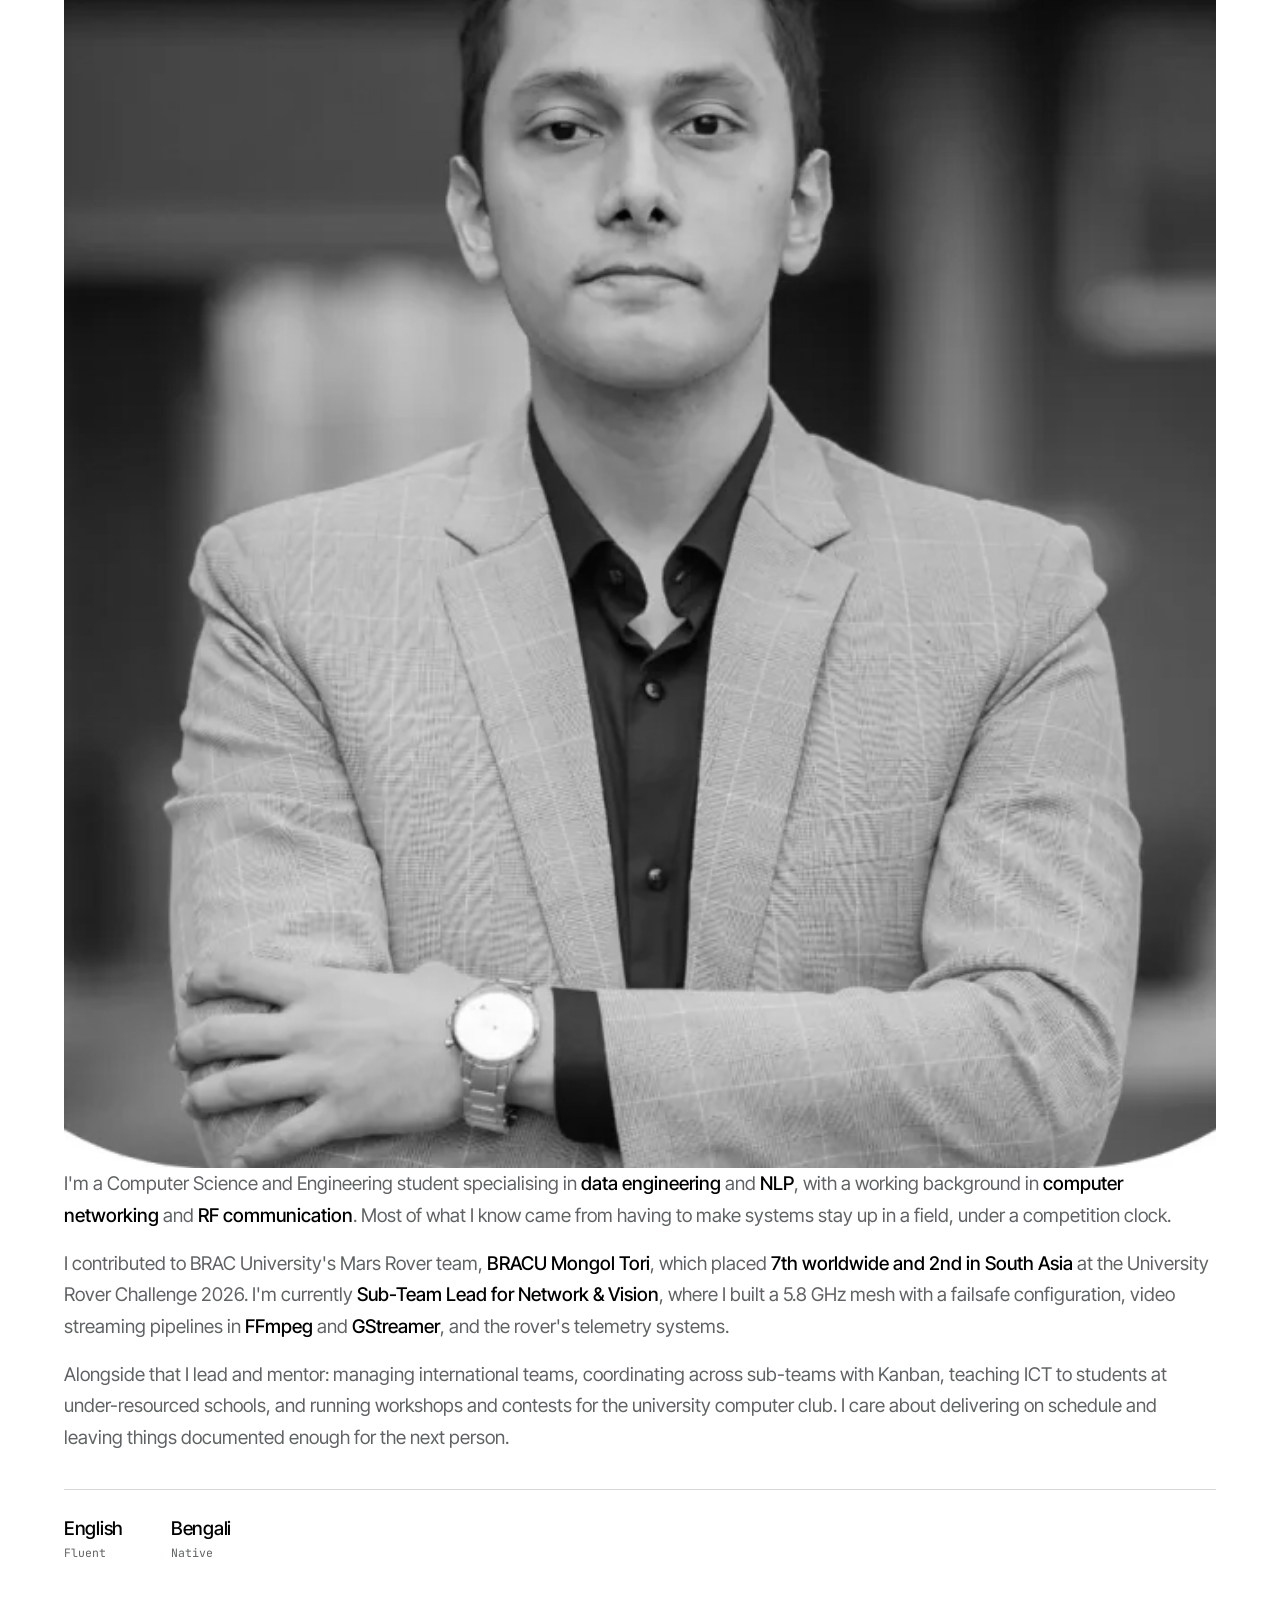
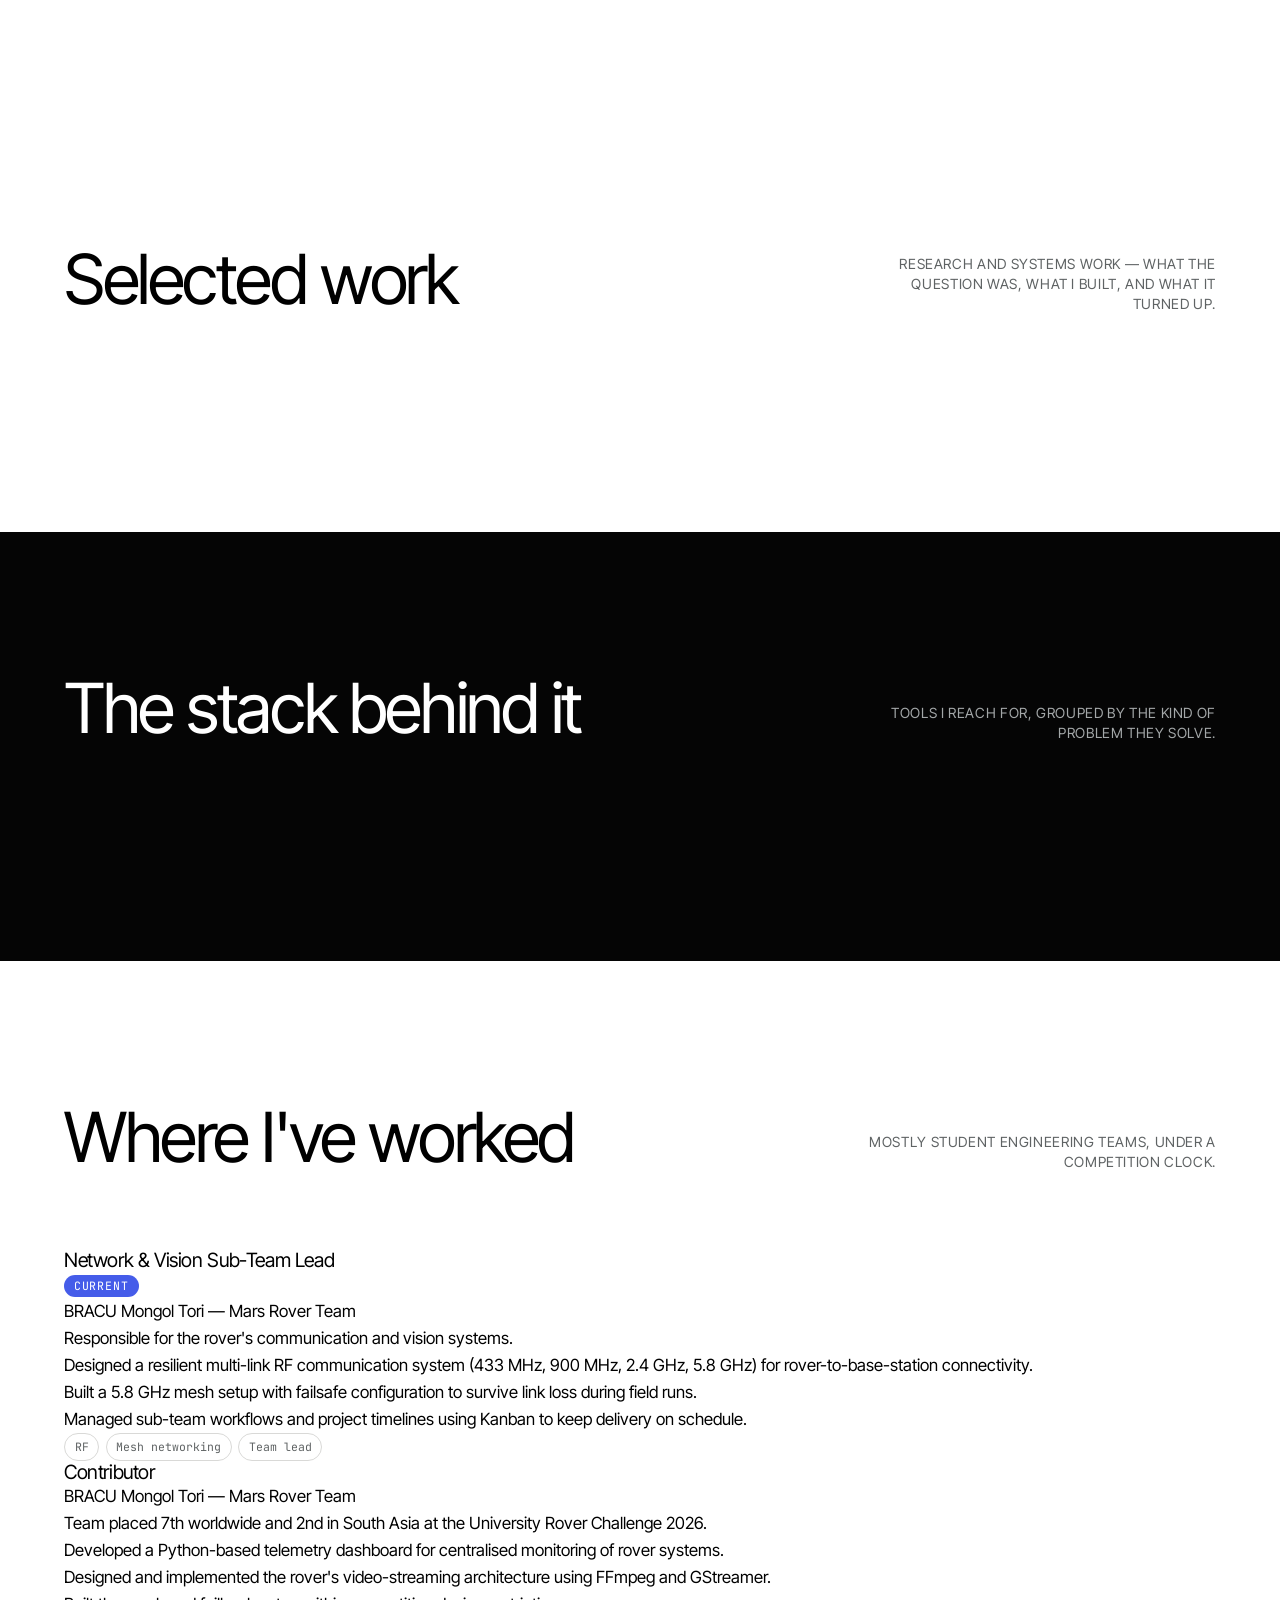
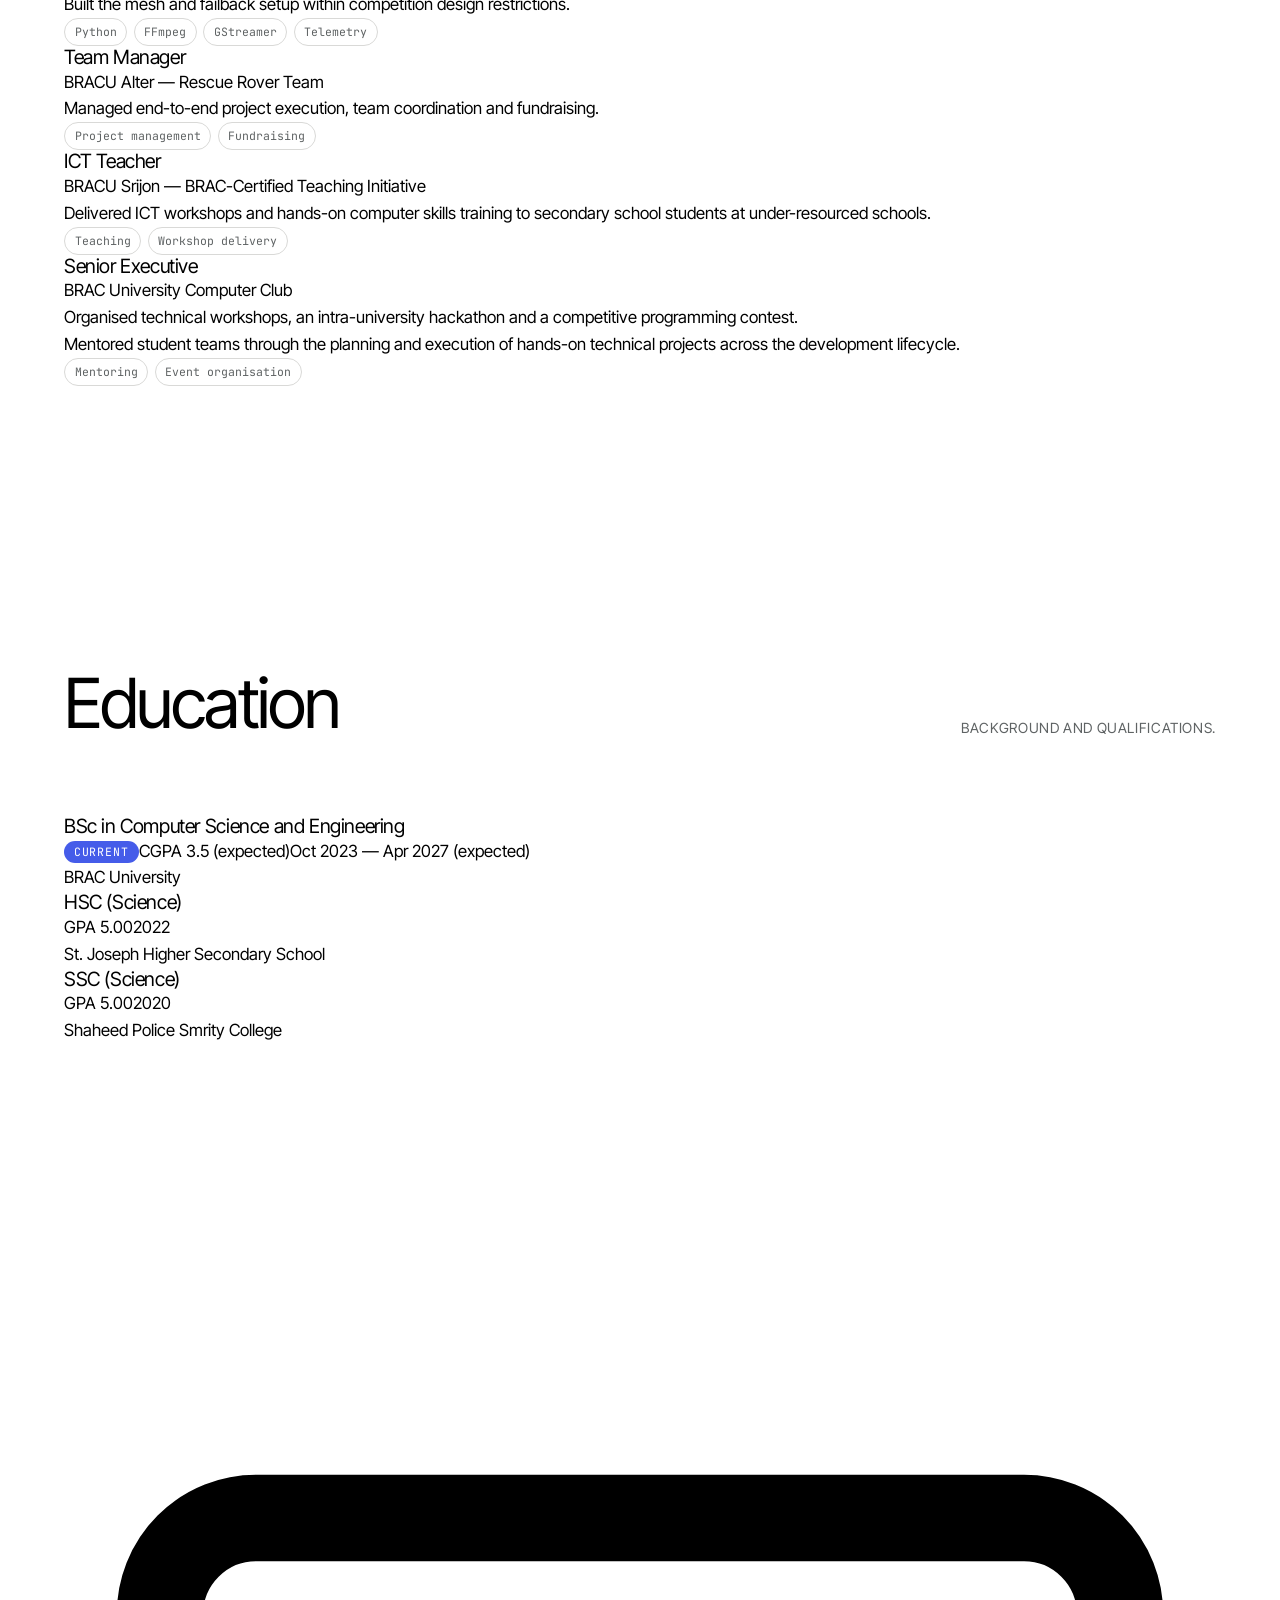
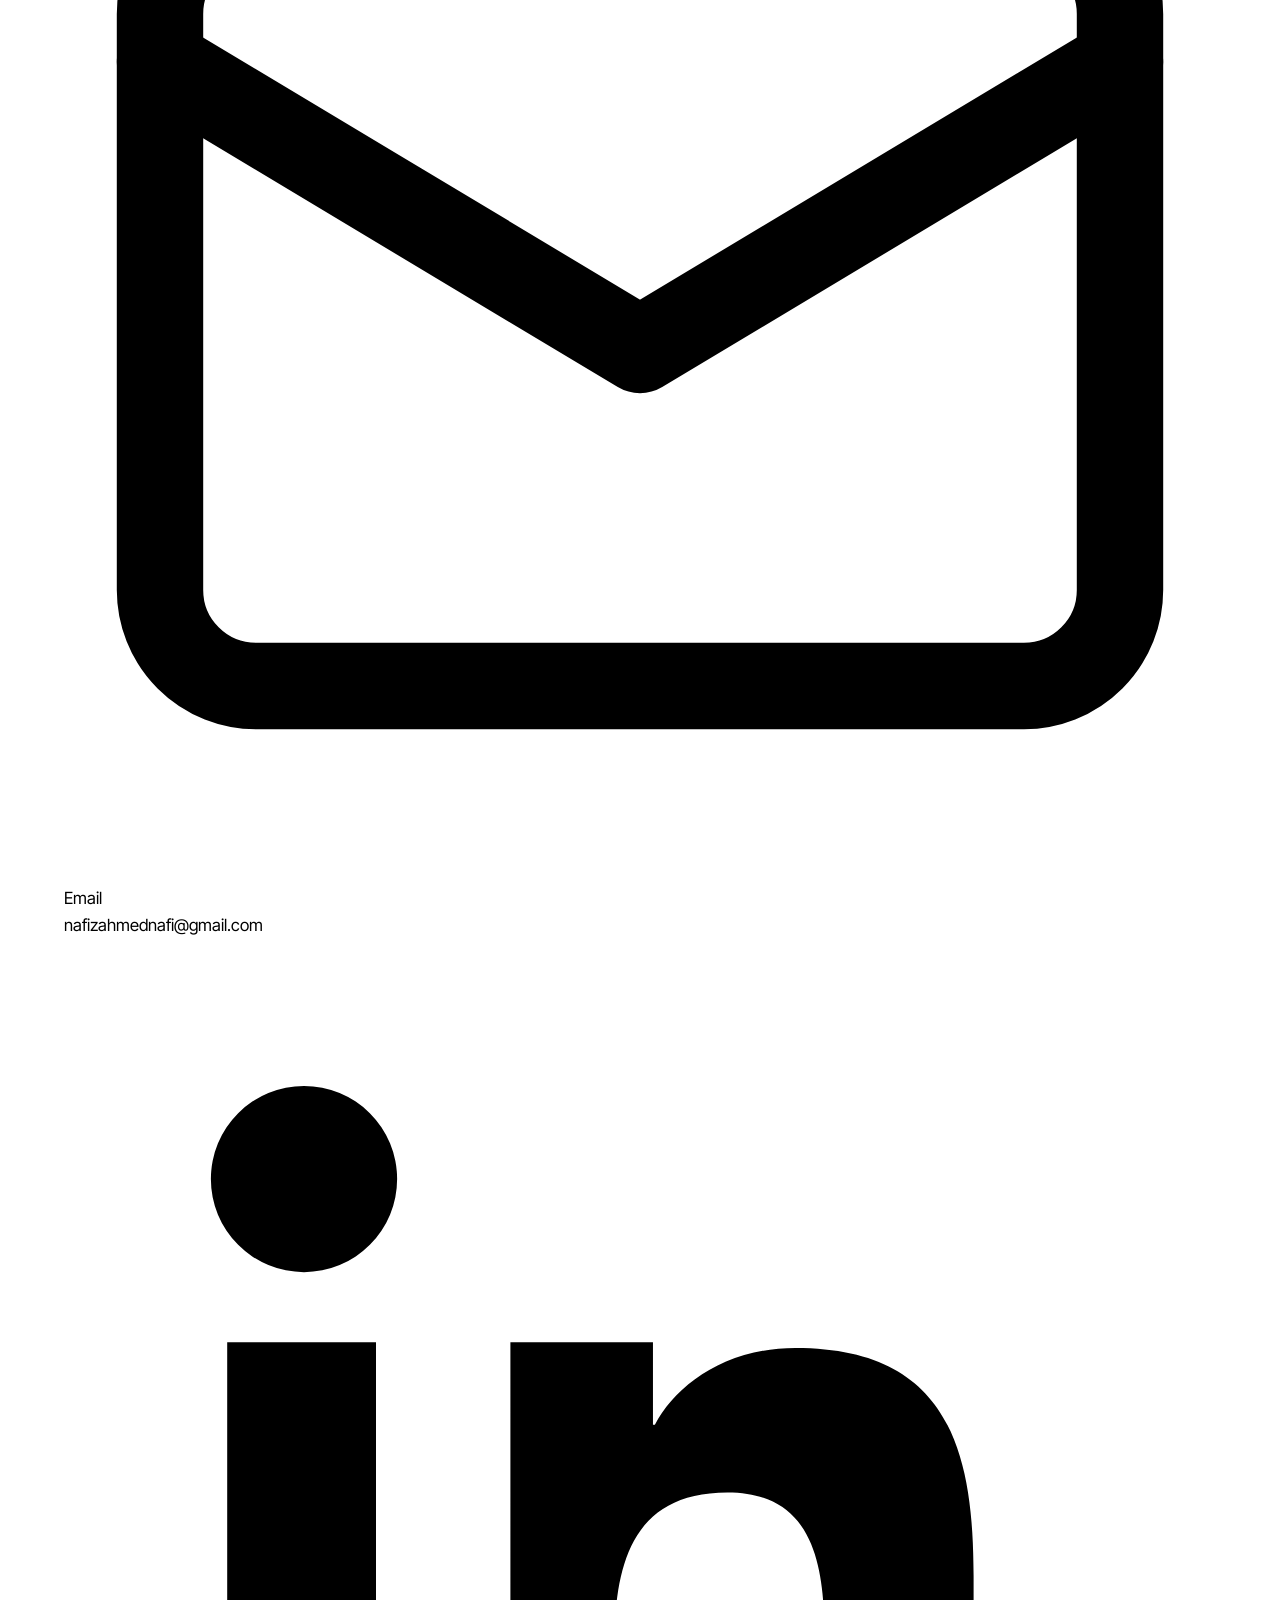
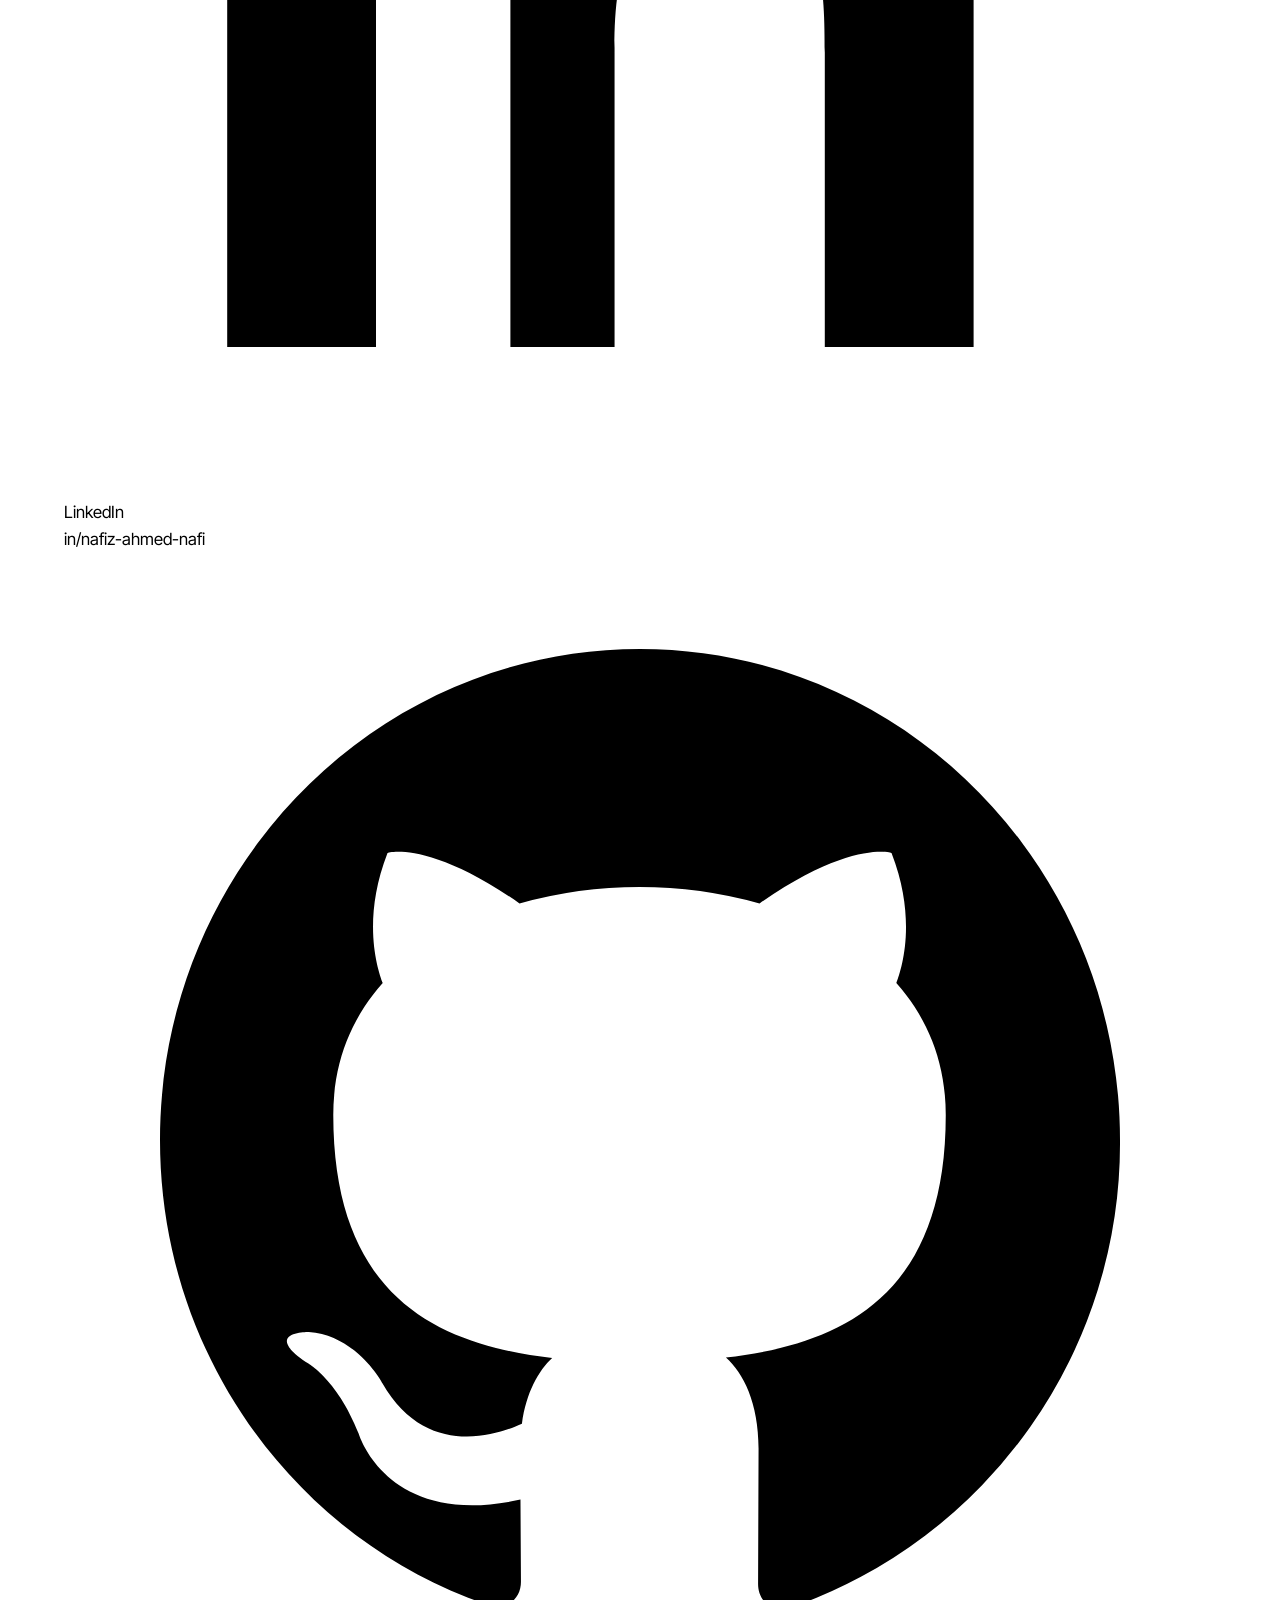
==== commit 1f2cb826: "pages re updated" ====
--- a/index.html
+++ b/index.html
@@ -30,6 +30,9 @@
       property="og:image"
       content="https://nafiz-kodar.github.io/portfolio-website-v2/assets/img/og-cover.jpg"
     />
+    <meta property="og:image:width" content="1200" />
+    <meta property="og:image:height" content="630" />
+    <meta property="og:image:alt" content="Nafiz Ahmed Nafi — Data Engineering &amp; NLP" />
     <meta name="twitter:card" content="summary_large_image" />
     <meta name="twitter:title" content="Nafiz Ahmed Nafi — Data Engineering &amp; NLP" />
     <meta
@@ -41,15 +44,19 @@
       content="https://nafiz-kodar.github.io/portfolio-website-v2/assets/img/og-cover.jpg"
     />
 
-    <meta name="theme-color" content="#fcfcfb" media="(prefers-color-scheme: light)" />
-    <meta name="theme-color" content="#0d0f11" media="(prefers-color-scheme: dark)" />
+    <!-- The hero is the grey field in both themes, so the browser chrome
+         matches it rather than the page background. -->
+    <meta name="theme-color" content="#a3a7a8" media="(prefers-color-scheme: light)" />
+    <meta name="theme-color" content="#0a0a0a" media="(prefers-color-scheme: dark)" />
     <link rel="icon" href="assets/favicon.svg" type="image/svg+xml" />
 
-    <!-- Fonts: preconnect first so they start downloading during HTML parse -->
+    <!-- Fonts: preconnect first so they start downloading during HTML parse.
+         Inter Tight is the neo-grotesque the design leans on; JetBrains Mono
+         carries the micro-labels. -->
     <link rel="preconnect" href="https://fonts.googleapis.com" />
     <link rel="preconnect" href="https://fonts.gstatic.com" crossorigin />
     <link
-      href="https://fonts.googleapis.com/css2?family=Inter:wght@400;500;600;700&amp;family=JetBrains+Mono:wght@400;500&amp;display=swap"
+      href="https://fonts.googleapis.com/css2?family=Inter+Tight:wght@300;400;500;600&amp;family=JetBrains+Mono:wght@400;500&amp;display=swap"
       rel="stylesheet"
     />
     <link rel="stylesheet" href="css/style.css" />
@@ -78,6 +85,7 @@
         "jobTitle": "Computer Science and Engineering Student",
         "email": "mailto:nafizahmednafi@gmail.com",
         "url": "https://nafiz-kodar.github.io/portfolio-website-v2/",
+        "image": "https://nafiz-kodar.github.io/portfolio-website-v2/assets/img/profile.webp",
         "address": {
           "@type": "PostalAddress",
           "addressLocality": "Dhaka",
@@ -104,137 +112,97 @@
   <body>
     <a class="skip-link" href="#main">Skip to content</a>
 
-    <header class="nav" id="nav">
-      <div class="container nav__inner">
-        <a class="nav__logo" href="#top">Nafiz Ahmed Nafi<span class="dot">.</span></a>
-
-        <nav id="nav-links" class="nav__links" aria-label="Main">
-          <a class="nav__link" href="#about">About</a>
-          <a class="nav__link" href="#skills">Skills</a>
-          <a class="nav__link" href="#experience">Experience</a>
-          <a class="nav__link" href="#projects">Projects</a>
-          <a class="nav__link" href="#education">Education</a>
-          <a class="nav__link" href="#contact">Contact</a>
-        </nav>
-
-        <div class="nav__actions">
-          <button
-            class="icon-btn theme-toggle"
-            id="theme-toggle"
-            type="button"
-            aria-label="Toggle dark mode"
-          >
-            <svg class="icon theme-toggle__moon" viewBox="0 0 24 24" fill="none" stroke="currentColor" stroke-width="1.8" stroke-linecap="round" stroke-linejoin="round" aria-hidden="true"><path d="M21 12.8A9 9 0 1 1 11.2 3a7 7 0 0 0 9.8 9.8z"/></svg>
-            <svg class="icon theme-toggle__sun" viewBox="0 0 24 24" fill="none" stroke="currentColor" stroke-width="1.8" stroke-linecap="round" stroke-linejoin="round" aria-hidden="true"><circle cx="12" cy="12" r="4"/><path d="M12 2v2M12 20v2M4.9 4.9l1.4 1.4M17.7 17.7l1.4 1.4M2 12h2M20 12h2M4.9 19.1l1.4-1.4M17.7 6.3l1.4-1.4"/></svg>
-          </button>
-
-          <button
-            class="icon-btn nav__toggle"
-            id="nav-toggle"
-            type="button"
-            aria-label="Open menu"
-            aria-expanded="false"
-            aria-controls="nav-links"
-          >
-            <svg class="icon" viewBox="0 0 24 24" fill="none" stroke="currentColor" stroke-width="1.8" stroke-linecap="round" aria-hidden="true"><path d="M3 6h18M3 12h18M3 18h18"/></svg>
-          </button>
-        </div>
-      </div>
-    </header>
+    <!-- Floating dock. Labels are on the buttons for assistive tech; the
+         visible tooltip is decorative and hidden from the accessibility
+         tree so it is never announced twice. Filled in by main.js. -->
+    <nav class="dock" id="dock" aria-label="Section navigation"></nav>
 
     <main id="main">
       <span id="top"></span>
 
-      <!-- Every section below is filled in from data/content.js by js/main.js.
+      <!-- Everything below is rendered from data/content.js by js/main.js.
            Edit the content file, not this markup. -->
 
-      <section class="hero container" id="hero" aria-label="Introduction"></section>
-
-      <section class="section" id="about">
-        <div class="container">
-          <div class="section__head reveal">
-            <p class="eyebrow">Get to know me</p>
-            <h2 class="section__title">About</h2>
-          </div>
+      <section class="hero" id="hero" aria-label="Introduction"></section>
+
+      <section class="section" id="about" aria-labelledby="about-title">
+        <div class="wrap">
+          <div id="about-intro"></div>
+          <h2 class="visually-hidden" id="about-title">About</h2>
           <div id="about-content"></div>
         </div>
       </section>
 
-      <section class="section" id="skills">
-        <div class="container">
-          <div class="section__head reveal">
-            <p class="eyebrow">What I work with</p>
-            <h2 class="section__title">Skills</h2>
-            <p class="section__intro">
-              Tools I reach for, and roughly how far I've taken each one.
+      <section class="section" id="work" aria-labelledby="work-title">
+        <div class="wrap">
+          <div class="head reveal">
+            <h2 class="head__title" id="work-title">Selected work</h2>
+            <p class="head__note">
+              Research and systems work — what the question was, what I built,
+              and what it turned up.
             </p>
           </div>
-          <div id="skills-content"></div>
-        </div>
-      </section>
-
-      <section class="section" id="experience">
-        <div class="container">
-          <div class="section__head reveal">
-            <p class="eyebrow">Where I've worked</p>
-            <h2 class="section__title">Experience</h2>
+          <div id="work-content"></div>
+        </div>
+      </section>
+
+      <section class="section stack" id="stack" aria-labelledby="stack-title">
+        <div class="wrap">
+          <div class="head reveal">
+            <h2 class="head__title" id="stack-title">The stack behind it</h2>
+            <p class="head__note">
+              Tools I reach for, grouped by the kind of problem they solve.
+            </p>
+          </div>
+          <div id="stack-content"></div>
+        </div>
+      </section>
+
+      <section class="section" id="experience" aria-labelledby="experience-title">
+        <div class="wrap">
+          <div class="head reveal">
+            <h2 class="head__title" id="experience-title">Where I've worked</h2>
+            <p class="head__note">
+              Mostly student engineering teams, under a competition clock.
+            </p>
           </div>
           <div id="experience-content"></div>
         </div>
       </section>
 
-      <section class="section" id="projects">
-        <div class="container">
-          <div class="section__head reveal">
-            <p class="eyebrow">What I've built</p>
-            <h2 class="section__title">Projects &amp; Research</h2>
-          </div>
-          <div id="projects-content"></div>
-        </div>
-      </section>
-
-      <section class="section" id="education">
-        <div class="container">
-          <div class="section__head reveal">
-            <p class="eyebrow">Background</p>
-            <h2 class="section__title">Education</h2>
+      <section class="section" id="education" aria-labelledby="education-title">
+        <div class="wrap">
+          <div class="head reveal">
+            <h2 class="head__title" id="education-title">Education</h2>
+            <p class="head__note">Background and qualifications.</p>
           </div>
           <div id="education-content"></div>
         </div>
       </section>
 
-      <section class="section" id="contact">
-        <div class="container">
-          <div class="section__head reveal">
-            <p class="eyebrow">Get in touch</p>
-            <h2 class="section__title">Contact</h2>
-            <p class="section__intro" id="contact-blurb"></p>
-          </div>
-          <div id="contact-content"></div>
+      <section class="section" id="contact" aria-labelledby="contact-title">
+        <div class="wrap" id="contact-content">
+          <h2 class="visually-hidden" id="contact-title">Contact</h2>
         </div>
       </section>
     </main>
 
-    <footer class="footer">
-      <div class="container footer__inner">
-        <p class="footer__note">
-          &copy; <span id="year">2026</span> Nafiz Ahmed Nafi. Built from scratch
-          with HTML, CSS and vanilla JavaScript.
-        </p>
-        <div class="footer__links" id="footer-socials"></div>
-      </div>
+    <footer class="footer" id="footer">
+      <div class="wrap" id="footer-content"></div>
     </footer>
 
     <!-- Something readable if JavaScript is off or fails to load -->
     <noscript>
-      <div class="container" style="padding-block: 3rem">
+      <div class="wrap" style="padding-block: 3rem">
         <h1>Nafiz Ahmed Nafi</h1>
         <p>Computer Science and Engineering student — Data Engineering &amp; NLP.</p>
         <p>BRAC University, Dhaka, Bangladesh.</p>
         <p>
-          <a href="mailto:nafizahmednafi@gmail.com">nafizahmednafi@gmail.com</a> &middot;
-          <a href="https://linkedin.com/in/nafiz-ahmed-nafi">LinkedIn</a> &middot;
-          <a href="https://github.com/Nafiz-kodar">GitHub</a>
+          <a class="ulink" href="mailto:nafizahmednafi@gmail.com">nafizahmednafi@gmail.com</a>
+          &middot;
+          <a class="ulink" href="https://linkedin.com/in/nafiz-ahmed-nafi">LinkedIn</a>
+          &middot;
+          <a class="ulink" href="https://github.com/Nafiz-kodar">GitHub</a>
         </p>
       </div>
     </noscript>
--- a/css/style.css
+++ b/css/style.css
@@ -1,95 +1,127 @@
 /* ==========================================================================
    Nafiz Ahmed Nafi — portfolio
-   Single stylesheet, organised top to bottom:
-     1. Tokens      5. Hero          9. Projects
-     2. Base        6. About        10. Education
-     3. Layout      7. Skills       11. Contact & footer
-     4. Nav         8. Experience   12. Motion & print
-   Responsive rules live with the component they affect, not in a separate
-   file, so you only have to look in one place when something moves.
+   ---------------------------------------------------------------------------
+   Design language, in one line: Swiss-editorial. Oversized neo-grotesque type
+   at LIGHT weight, hairline rules instead of boxes, a lot of white space, one
+   accent colour, and a single black section for contrast.
+
+   Two rules worth knowing before you edit:
+     1. Headlines are never bold. Scale carries the emphasis, not weight.
+        --w-display is 400/450. Raising it breaks the whole look.
+     2. Structure is drawn with 1px rules and space, not with borders and
+        shadows on cards. There is deliberately almost no border-radius
+        outside media tiles and the dark cards.
+
+   Contents:
+      1. Tokens            6. Statement       11. Contact
+      2. Base              7. Work            12. Footer
+      3. Layout & rules    8. Stack (dark)    13. Motion
+      4. Dock nav          9. Ledger          14. Print
+      5. Hero             10. Marquee
    ========================================================================== */
 
 /* 1. TOKENS ---------------------------------------------------------------- */
 
 :root {
-  /* Light theme (default) */
-  --bg: #fcfcfb;
-  --bg-elev: #ffffff;
-  --bg-subtle: #f4f4f2;
-  --border: #e5e4e0;
-  --border-strong: #d2d1cc;
-  --text: #16181a;
-  --text-2: #585d64;
-  --text-3: #70757b;
-  --accent: #0f766e;
-  --accent-hover: #0b5f58;
-  --accent-soft: rgba(15, 118, 110, 0.1);
-  --accent-contrast: #ffffff;
-  --shadow-sm: 0 1px 2px rgba(16, 18, 20, 0.04);
-  --shadow-md: 0 6px 24px -8px rgba(16, 18, 20, 0.14);
+  /* Surface & ink. "paper" and "ink" swap wholesale in dark mode; every
+     other colour is derived from them so there is only one place to edit. */
+  --paper: #ffffff;
+  --paper-2: #f2f2f1;
+  --paper-3: #e8e8e7;
+  --ink: #000000;
+  --ink-2: #1e1e1e;
+  --ink-3: #5f6364;
+  --ink-4: #8b8f90;
+  --field: #a3a7a8;          /* the grey hero field from the Figma board */
+  --hairline: #d9d9d7;
+  --hairline-2: #bfbfbd;
+
+  /* The one accent. Sampled from the reference board (#455CE9). */
+  --accent: #455ce9;
+  --accent-hover: #3448d4;
+  --accent-ink: #ffffff;
+  --accent-soft: rgba(69, 92, 233, 0.1);
+
+  /* The black section keeps its own scale so it reads identically in both
+     themes — it is a deliberate constant, not a themed surface. */
+  --panel: #050505;
+  --panel-2: #141414;
+  --panel-3: #1e1e1e;
+  --panel-ink: #ffffff;
+  --panel-ink-2: #a3a7a8;
+  --panel-hairline: #2a2a2a;
 
   /* Type */
-  --font-sans: "Inter", ui-sans-serif, system-ui, -apple-system, "Segoe UI",
-    sans-serif;
+  --font-sans: "Inter Tight", "Inter", ui-sans-serif, system-ui, -apple-system,
+    "Helvetica Neue", Arial, sans-serif;
   --font-mono: "JetBrains Mono", ui-monospace, SFMono-Regular, Menlo, monospace;
 
-  /* Fluid type scale */
-  --fs-eyebrow: 0.78rem;
-  --fs-sm: 0.9rem;
-  --fs-body: clamp(0.98rem, 0.94rem + 0.2vw, 1.06rem);
-  --fs-lead: clamp(1.05rem, 0.98rem + 0.35vw, 1.2rem);
-  --fs-h3: clamp(1.05rem, 1rem + 0.3vw, 1.2rem);
-  --fs-h2: clamp(1.6rem, 1.35rem + 1.2vw, 2.35rem);
-  --fs-h1: clamp(2.3rem, 1.6rem + 3.2vw, 4rem);
+  --w-display: 400;
+  --w-body: 400;
+  --w-medium: 500;
+
+  /* Fluid scale. The display sizes are intentionally enormous — that is the
+     whole point of the reference design. */
+  --fs-marquee: clamp(4rem, 15.5vw, 15rem);
+  --fs-wordmark: clamp(3.4rem, 14vw, 13rem);
+  --fs-h1: clamp(2.4rem, 7vw, 6rem);
+  --fs-h2: clamp(2rem, 5.4vw, 4.4rem);
+  --fs-statement: clamp(1.45rem, 3.3vw, 2.85rem);
+  --fs-h3: clamp(1.15rem, 1rem + 0.7vw, 1.65rem);
+  --fs-lead: clamp(1.02rem, 0.97rem + 0.28vw, 1.18rem);
+  --fs-body: clamp(0.97rem, 0.94rem + 0.16vw, 1.05rem);
+  --fs-sm: 0.875rem;
+  --fs-micro: 0.72rem;
 
   /* Space & shape */
-  --container: 1080px;
-  --gutter: clamp(1.15rem, 4vw, 2.5rem);
-  --section-y: clamp(4rem, 9vw, 7.5rem);
-  --r-sm: 8px;
-  --r-lg: 18px;
+  --wrap: 1440px;
+  --gutter: clamp(1.25rem, 5vw, 5rem);
+  --section-y: clamp(4.5rem, 11vw, 10rem);
+  --r-tile: 16px;
+  --r-card: 22px;
   --r-pill: 999px;
 
+  --ease: cubic-bezier(0.22, 1, 0.36, 1);
+
   color-scheme: light;
 }
 
-/* Dark theme — follows the OS unless the toggle has forced light */
+/* Dark theme. Paper and ink trade places; the accent holds. */
 @media (prefers-color-scheme: dark) {
   :root:not([data-theme="light"]) {
-    --bg: #0d0f11;
-    --bg-elev: #14171a;
-    --bg-subtle: #191d21;
-    --border: #252a30;
-    --border-strong: #363d45;
-    --text: #e8ebee;
-    --text-2: #9aa2aa;
-    --text-3: #737c84;
-    --accent: #2dd4bf;
-    --accent-hover: #5eead4;
-    --accent-soft: rgba(45, 212, 191, 0.13);
-    --accent-contrast: #04211e;
-    --shadow-sm: 0 1px 2px rgba(0, 0, 0, 0.4);
-    --shadow-md: 0 8px 28px -10px rgba(0, 0, 0, 0.65);
+    --paper: #0a0a0a;
+    --paper-2: #141414;
+    --paper-3: #1c1c1c;
+    --ink: #ffffff;
+    --ink-2: #ededed;
+    --ink-3: #a0a4a5;
+    --ink-4: #75797a;
+    --field: #2a2c2d;
+    --hairline: #262626;
+    --hairline-2: #383838;
+    --accent: #7b8dfb;
+    --accent-hover: #99a7ff;
+    --accent-ink: #05061a;
+    --accent-soft: rgba(123, 141, 251, 0.14);
     color-scheme: dark;
   }
 }
 
-/* ...and when the toggle has explicitly forced dark */
 :root[data-theme="dark"] {
-  --bg: #0d0f11;
-  --bg-elev: #14171a;
-  --bg-subtle: #191d21;
-  --border: #252a30;
-  --border-strong: #363d45;
-  --text: #e8ebee;
-  --text-2: #9aa2aa;
-  --text-3: #737c84;
-  --accent: #2dd4bf;
-  --accent-hover: #5eead4;
-  --accent-soft: rgba(45, 212, 191, 0.13);
-  --accent-contrast: #04211e;
-  --shadow-sm: 0 1px 2px rgba(0, 0, 0, 0.4);
-  --shadow-md: 0 8px 28px -10px rgba(0, 0, 0, 0.65);
+  --paper: #0a0a0a;
+  --paper-2: #141414;
+  --paper-3: #1c1c1c;
+  --ink: #ffffff;
+  --ink-2: #ededed;
+  --ink-3: #a0a4a5;
+  --ink-4: #75797a;
+  --field: #2a2c2d;
+  --hairline: #262626;
+  --hairline-2: #383838;
+  --accent: #7b8dfb;
+  --accent-hover: #99a7ff;
+  --accent-ink: #05061a;
+  --accent-soft: rgba(123, 141, 251, 0.14);
   color-scheme: dark;
 }
 
@@ -107,19 +139,22 @@
 
 html {
   scroll-behavior: smooth;
-  /* keeps anchored headings clear of the sticky nav */
-  scroll-padding-top: 5.5rem;
+  scroll-padding-top: 2rem;
   -webkit-text-size-adjust: 100%;
 }
 
 body {
-  background: var(--bg);
-  color: var(--text);
+  background: var(--paper);
+  color: var(--ink);
   font-family: var(--font-sans);
   font-size: var(--fs-body);
-  line-height: 1.65;
+  font-weight: var(--w-body);
+  line-height: 1.6;
+  overflow-x: hidden;
   -webkit-font-smoothing: antialiased;
   text-rendering: optimizeLegibility;
+  /* Room for the fixed dock so the last line is never trapped under it. */
+  padding-bottom: env(safe-area-inset-bottom);
 }
 
 img {
@@ -128,26 +163,19 @@
   height: auto;
 }
 
-a {
-  color: var(--accent);
-  text-decoration-color: color-mix(in srgb, var(--accent) 35%, transparent);
-  text-underline-offset: 3px;
-  transition: color 160ms ease, text-decoration-color 160ms ease;
-}
-
-a:hover {
-  color: var(--accent-hover);
-  text-decoration-color: currentColor;
-}
-
 h1,
 h2,
 h3,
 h4 {
+  font-weight: var(--w-display);
+  line-height: 1.02;
+  letter-spacing: -0.035em;
+  text-wrap: balance;
+}
+
+h3 {
   line-height: 1.15;
-  font-weight: 650;
   letter-spacing: -0.02em;
-  text-wrap: balance;
 }
 
 ul {
@@ -155,32 +183,42 @@
   padding: 0;
 }
 
+a {
+  color: inherit;
+  text-decoration: none;
+}
+
+button {
+  font: inherit;
+  color: inherit;
+}
+
 :focus-visible {
   outline: 2px solid var(--accent);
-  outline-offset: 2px;
-  border-radius: 4px;
+  outline-offset: 3px;
+  border-radius: 2px;
 }
 
 ::selection {
-  background: var(--accent-soft);
+  background: var(--accent);
+  color: var(--accent-ink);
 }
 
 .skip-link {
   position: absolute;
-  left: 0.5rem;
-  top: -4rem;
+  left: 1rem;
+  top: -5rem;
   z-index: 999;
-  background: var(--accent);
-  color: var(--accent-contrast);
-  padding: 0.6rem 1rem;
-  border-radius: var(--r-sm);
-  font-weight: 600;
-  transition: top 160ms ease;
+  background: var(--ink);
+  color: var(--paper);
+  padding: 0.7rem 1.1rem;
+  font-size: var(--fs-sm);
+  font-weight: var(--w-medium);
+  transition: top 160ms var(--ease);
 }
 
 .skip-link:focus {
-  top: 0.5rem;
-  color: var(--accent-contrast);
+  top: 1rem;
 }
 
 .visually-hidden {
@@ -188,118 +226,131 @@
   width: 1px;
   height: 1px;
   overflow: hidden;
-  clip: rect(0 0 0 0);
   clip-path: inset(50%);
   white-space: nowrap;
 }
 
-/* 3. LAYOUT ---------------------------------------------------------------- */
-
-.container {
+/* 3. LAYOUT & RULES -------------------------------------------------------- */
+
+.wrap {
   width: 100%;
-  max-width: var(--container);
+  max-width: var(--wrap);
   margin-inline: auto;
   padding-inline: var(--gutter);
 }
 
 .section {
   padding-block: var(--section-y);
-  border-top: 1px solid var(--border);
-}
-
-.section__head {
-  margin-bottom: clamp(2rem, 4vw, 3.25rem);
-  max-width: 46rem;
-}
-
-.eyebrow {
+}
+
+/* The hairline is the primary structural device in this design. */
+.rule {
+  height: 1px;
+  background: var(--hairline);
+  border: 0;
+}
+
+/* Editorial section head: big title left, small tracked meta right. */
+.head {
+  display: grid;
+  grid-template-columns: minmax(0, 1fr) minmax(0, 22rem);
+  gap: clamp(1.5rem, 4vw, 4rem);
+  align-items: end;
+  margin-bottom: clamp(2.5rem, 6vw, 5rem);
+}
+
+.head__title {
+  font-size: var(--fs-h2);
+  max-width: 16ch;
+}
+
+.head__note {
+  font-size: var(--fs-sm);
+  text-transform: uppercase;
+  letter-spacing: 0.045em;
+  line-height: 1.45;
+  color: var(--ink-3);
+  text-align: right;
+  text-wrap: pretty;
+}
+
+@media (max-width: 780px) {
+  .head {
+    grid-template-columns: 1fr;
+    align-items: start;
+  }
+
+  .head__note {
+    text-align: left;
+  }
+}
+
+/* Monospace micro-label — "That's all for now." in the reference. */
+.micro {
   font-family: var(--font-mono);
-  font-size: var(--fs-eyebrow);
+  font-size: var(--fs-micro);
+  letter-spacing: 0.01em;
+  color: var(--ink-3);
+}
+
+.caps {
+  font-size: var(--fs-micro);
+  text-transform: uppercase;
   letter-spacing: 0.12em;
-  text-transform: uppercase;
-  color: var(--accent);
-  margin-bottom: 0.7rem;
-  display: flex;
-  align-items: center;
-  gap: 0.6rem;
-}
-
-.eyebrow::before {
-  content: "";
-  width: 1.6rem;
-  height: 1px;
-  background: currentColor;
-  opacity: 0.55;
-}
-
-.section__title {
-  font-size: var(--fs-h2);
-}
-
-.section__intro {
-  color: var(--text-2);
-  margin-top: 0.85rem;
-  font-size: var(--fs-lead);
-  text-wrap: pretty;
-}
-
-.card {
-  background: var(--bg-elev);
-  border: 1px solid var(--border);
-  border-radius: var(--r-lg);
-  box-shadow: var(--shadow-sm);
-}
-
-/* Buttons */
-.btn {
+  color: var(--ink-3);
+}
+
+/* Circle-arrow affordance, lifted straight from the board. */
+.circle {
+  display: inline-grid;
+  place-items: center;
+  width: 2.6rem;
+  height: 2.6rem;
+  flex: 0 0 auto;
+  border: 1px solid currentColor;
+  border-radius: 50%;
+  color: inherit;
+  transition: background 220ms var(--ease), color 220ms var(--ease),
+    transform 220ms var(--ease);
+}
+
+.circle svg {
+  width: 1.05rem;
+  height: 1.05rem;
+  transition: transform 220ms var(--ease);
+}
+
+.link-arrow {
   display: inline-flex;
   align-items: center;
-  gap: 0.5rem;
-  padding: 0.72rem 1.35rem;
-  border-radius: var(--r-pill);
-  border: 1px solid transparent;
-  font: inherit;
-  font-size: var(--fs-sm);
-  font-weight: 600;
-  cursor: pointer;
-  text-decoration: none;
-  white-space: nowrap;
-  transition: background 160ms ease, border-color 160ms ease,
-    transform 160ms ease, color 160ms ease;
-}
-
-.btn:active {
-  transform: translateY(1px);
-}
-
-.btn--primary {
-  background: var(--accent);
-  color: var(--accent-contrast);
-}
-
-.btn--primary:hover {
-  background: var(--accent-hover);
-  color: var(--accent-contrast);
-}
-
-.btn--ghost {
-  background: transparent;
-  border-color: var(--border-strong);
-  color: var(--text);
-}
-
-.btn--ghost:hover {
-  border-color: var(--accent);
-  color: var(--accent);
-  background: var(--accent-soft);
-}
-
-.btn .icon {
-  width: 1.05em;
-  height: 1.05em;
-}
-
-/* Tags */
+  gap: 0.85rem;
+  font-size: var(--fs-lead);
+  font-weight: var(--w-medium);
+  letter-spacing: -0.015em;
+}
+
+.link-arrow:hover .circle {
+  background: var(--ink);
+  color: var(--paper);
+}
+
+.link-arrow:hover .circle svg {
+  transform: translate(2px, -2px);
+}
+
+/* Text link that underlines on hover only — keeps the pages quiet. */
+.ulink {
+  text-decoration: underline;
+  text-decoration-color: transparent;
+  text-underline-offset: 4px;
+  transition: text-decoration-color 180ms var(--ease), color 180ms var(--ease);
+}
+
+.ulink:hover {
+  text-decoration-color: currentColor;
+}
+
+/* Tags — small, mono, hairline. No fills. */
 .tags {
   display: flex;
   flex-wrap: wrap;
@@ -308,327 +359,340 @@
 
 .tag {
   font-family: var(--font-mono);
-  font-size: 0.72rem;
-  letter-spacing: 0.02em;
-  padding: 0.28rem 0.62rem;
-  border-radius: var(--r-sm);
-  background: var(--bg-subtle);
-  border: 1px solid var(--border);
-  color: var(--text-2);
+  font-size: var(--fs-micro);
+  padding: 0.24rem 0.6rem;
+  border: 1px solid var(--hairline);
+  border-radius: var(--r-pill);
+  color: var(--ink-3);
+  white-space: nowrap;
 }
 
 .badge {
   font-family: var(--font-mono);
-  font-size: 0.68rem;
+  font-size: var(--fs-micro);
   text-transform: uppercase;
   letter-spacing: 0.08em;
-  padding: 0.2rem 0.55rem;
+  padding: 0.2rem 0.6rem;
   border-radius: var(--r-pill);
-  background: var(--accent-soft);
-  color: var(--accent);
-  border: 1px solid color-mix(in srgb, var(--accent) 25%, transparent);
+  background: var(--accent);
+  color: var(--accent-ink);
   white-space: nowrap;
 }
 
-/* Empty state — shown when a content array is still empty */
 .empty {
-  border: 1px dashed var(--border-strong);
-  border-radius: var(--r-lg);
-  padding: clamp(2rem, 5vw, 3.25rem);
-  text-align: center;
-  color: var(--text-2);
-  background: var(--bg-subtle);
+  padding: clamp(2rem, 5vw, 3.5rem) 0;
+  border-top: 1px solid var(--hairline);
+  color: var(--ink-3);
 }
 
 .empty h3 {
-  color: var(--text);
+  color: var(--ink);
+  font-size: var(--fs-h3);
   margin-bottom: 0.4rem;
-  font-size: var(--fs-h3);
-}
-
-.empty p {
-  max-width: 34rem;
-  margin-inline: auto;
-}
-
-/* 4. NAV ------------------------------------------------------------------- */
-
-.nav {
-  position: sticky;
-  top: 0;
-  z-index: 100;
-  background: color-mix(in srgb, var(--bg) 82%, transparent);
-  backdrop-filter: saturate(180%) blur(12px);
-  border-bottom: 1px solid transparent;
-  transition: border-color 200ms ease, background 200ms ease;
-}
-
-.nav[data-scrolled="true"] {
-  border-bottom-color: var(--border);
-}
-
-.nav__inner {
+}
+
+/* 4. DOCK NAV -------------------------------------------------------------- */
+
+.dock {
+  position: fixed;
+  left: 50%;
+  bottom: calc(1.25rem + env(safe-area-inset-bottom));
+  z-index: 90;
+  transform: translateX(-50%);
   display: flex;
   align-items: center;
-  justify-content: space-between;
-  gap: 1rem;
-  height: 4.25rem;
-}
-
-.nav__logo {
-  font-weight: 680;
-  letter-spacing: -0.02em;
-  font-size: 1.02rem;
-  color: var(--text);
-  text-decoration: none;
-}
-
-.nav__logo:hover {
-  color: var(--accent);
-}
-
-.nav__logo .dot {
-  color: var(--accent);
-}
-
-.nav__links {
-  display: flex;
-  align-items: center;
-  gap: 0.35rem;
-}
-
-.nav__link {
+  gap: 0.3rem;
+  padding: 0.4rem;
+  border-radius: var(--r-pill);
+  background: rgba(10, 10, 10, 0.82);
+  backdrop-filter: blur(16px) saturate(160%);
+  -webkit-backdrop-filter: blur(16px) saturate(160%);
+  border: 1px solid rgba(255, 255, 255, 0.1);
+  box-shadow: 0 12px 40px -12px rgba(0, 0, 0, 0.55);
+}
+
+.dock__btn {
   position: relative;
-  padding: 0.45rem 0.75rem;
-  border-radius: var(--r-sm);
-  font-size: var(--fs-sm);
-  font-weight: 500;
-  color: var(--text-2);
-  text-decoration: none;
-}
-
-.nav__link:hover {
-  color: var(--text);
-  background: var(--bg-subtle);
-}
-
-.nav__link[aria-current="true"] {
-  color: var(--accent);
-  background: var(--accent-soft);
-}
-
-.nav__actions {
-  display: flex;
-  align-items: center;
-  gap: 0.5rem;
-}
-
-.icon-btn {
   display: grid;
   place-items: center;
-  width: 2.3rem;
-  height: 2.3rem;
-  border-radius: var(--r-sm);
-  border: 1px solid var(--border);
-  background: var(--bg-elev);
-  color: var(--text-2);
+  width: 2.6rem;
+  height: 2.6rem;
+  border: 0;
+  border-radius: 50%;
+  background: transparent;
+  color: #d4d4d4;
   cursor: pointer;
-  transition: color 160ms ease, border-color 160ms ease, background 160ms ease;
-}
-
-.icon-btn:hover {
-  color: var(--accent);
-  border-color: var(--accent);
-}
-
-.icon-btn .icon {
-  width: 1.1rem;
-  height: 1.1rem;
-}
-
-/* Theme toggle shows one icon at a time */
-:root[data-theme="dark"] .theme-toggle__sun,
-.theme-toggle__moon {
-  display: block;
-}
-:root[data-theme="dark"] .theme-toggle__moon,
-.theme-toggle__sun {
-  display: none;
-}
-@media (prefers-color-scheme: dark) {
-  :root:not([data-theme="light"]) .theme-toggle__sun {
-    display: block;
-  }
-  :root:not([data-theme="light"]) .theme-toggle__moon {
-    display: none;
-  }
-}
-
-.nav__toggle {
-  display: none;
-}
-
-/* Mobile nav */
-@media (max-width: 760px) {
-  .nav__toggle {
-    display: grid;
-  }
-
-  .nav__links {
-    position: absolute;
-    inset: 100% 0 auto 0;
-    flex-direction: column;
-    align-items: stretch;
-    gap: 0.15rem;
-    padding: 0.6rem var(--gutter) 1rem;
-    background: var(--bg-elev);
-    border-bottom: 1px solid var(--border);
-    box-shadow: var(--shadow-md);
-    display: none;
-  }
-
-  .nav__links[data-open="true"] {
-    display: flex;
-  }
-
-  .nav__link {
-    padding: 0.7rem 0.75rem;
-    font-size: 1rem;
+  transition: background 200ms var(--ease), color 200ms var(--ease);
+}
+
+.dock__btn svg {
+  width: 1.15rem;
+  height: 1.15rem;
+}
+
+.dock__btn:hover {
+  background: rgba(255, 255, 255, 0.12);
+  color: #fff;
+}
+
+/* Active section — the light pill from the reference dock. */
+.dock__btn[aria-current="true"] {
+  background: #fff;
+  color: #0a0a0a;
+}
+
+/* Tooltip. Hidden from AT because the button already carries an aria-label. */
+.dock__tip {
+  position: absolute;
+  bottom: calc(100% + 0.6rem);
+  left: 50%;
+  transform: translateX(-50%) translateY(4px);
+  padding: 0.25rem 0.55rem;
+  border-radius: 6px;
+  background: #fff;
+  color: #0a0a0a;
+  font-size: var(--fs-micro);
+  font-weight: var(--w-medium);
+  white-space: nowrap;
+  opacity: 0;
+  pointer-events: none;
+  transition: opacity 180ms var(--ease), transform 180ms var(--ease);
+}
+
+.dock__btn:hover .dock__tip,
+.dock__btn:focus-visible .dock__tip {
+  opacity: 1;
+  transform: translateX(-50%) translateY(0);
+}
+
+.dock__sep {
+  width: 1px;
+  height: 1.4rem;
+  margin-inline: 0.2rem;
+  background: rgba(255, 255, 255, 0.16);
+}
+
+@media (max-width: 420px) {
+  .dock {
+    gap: 0.1rem;
+    padding: 0.3rem;
+  }
+
+  .dock__btn {
+    width: 2.35rem;
+    height: 2.35rem;
   }
 }
 
 /* 5. HERO ------------------------------------------------------------------ */
 
 .hero {
-  padding-block: clamp(3rem, 7vw, 5.5rem) var(--section-y);
-}
-
-.hero__grid {
+  position: relative;
+  background: var(--field);
+  color: #fff;
+  overflow: hidden;
+}
+
+.hero__bar {
+  position: relative;
+  z-index: 2;
   display: grid;
-  grid-template-columns: 1.35fr 1fr;
-  gap: clamp(2rem, 6vw, 4.5rem);
-  align-items: center;
-}
-
-.hero__greeting {
-  font-family: var(--font-mono);
+  grid-template-columns: auto minmax(0, 30rem);
+  justify-content: space-between;
+  gap: 1.5rem;
+  align-items: start;
+  padding-top: clamp(1.25rem, 2.5vw, 2rem);
+}
+
+.hero__brand {
   font-size: var(--fs-sm);
-  color: var(--text-3);
-  margin-bottom: 0.5rem;
-}
-
-.hero__name {
-  font-size: var(--fs-h1);
-  letter-spacing: -0.035em;
-  margin-bottom: 0.5rem;
-}
-
-.hero__role {
-  font-size: var(--fs-lead);
-  font-weight: 600;
-  color: var(--accent);
-  margin-bottom: 1.1rem;
-}
-
-.hero__tagline {
-  color: var(--text-2);
-  max-width: 40rem;
+  font-weight: var(--w-medium);
+  letter-spacing: -0.01em;
+  color: #fff;
+}
+
+.hero__intro {
+  font-size: var(--fs-sm);
+  line-height: 1.5;
+  text-align: right;
+  color: rgba(255, 255, 255, 0.92);
   text-wrap: pretty;
 }
 
-.hero__location {
-  display: inline-flex;
-  align-items: center;
-  gap: 0.4rem;
-  margin-top: 1rem;
-  font-size: var(--fs-sm);
-  color: var(--text-3);
-}
-
-.hero__location .icon {
-  width: 1rem;
-  height: 1rem;
-}
-
-.hero__actions {
-  display: flex;
-  flex-wrap: wrap;
-  gap: 0.7rem;
-  margin-top: 1.9rem;
-}
-
-.hero__socials {
-  display: flex;
-  gap: 0.5rem;
-  margin-top: 1.5rem;
-}
-
-.hero__photo {
+@media (max-width: 700px) {
+  .hero__bar {
+    grid-template-columns: 1fr;
+  }
+
+  .hero__intro {
+    text-align: left;
+  }
+}
+
+/* The portrait sits in the grey field; the marquee crosses its feet. */
+.hero__figure {
   position: relative;
-  justify-self: center;
-  max-width: 22rem;
-  width: 100%;
-}
-
-.hero__photo img {
+  z-index: 1;
+  margin-inline: auto;
+  margin-top: clamp(1.5rem, 3vw, 2.5rem);
+  width: min(30rem, 72vw);
+}
+
+.hero__figure img {
   width: 100%;
   aspect-ratio: 1;
   object-fit: cover;
-  border-radius: var(--r-lg);
-  border: 1px solid var(--border);
-  box-shadow: var(--shadow-md);
-}
-
-/* Highlight stats */
-.stats {
+  object-position: 50% 22%;
+  /* Grayscale is doing real work here: it welds the portrait to the grey
+     field so the composition reads as one surface, as in the reference. */
+  filter: grayscale(1) contrast(1.04);
+  -webkit-mask-image: linear-gradient(to bottom, #000 72%, transparent 99%);
+  mask-image: linear-gradient(to bottom, #000 72%, transparent 99%);
+}
+
+.hero__scroll {
+  position: absolute;
+  right: var(--gutter);
+  bottom: clamp(9rem, 22vw, 15rem);
+  z-index: 3;
+  color: rgba(255, 255, 255, 0.85);
+}
+
+.hero__scroll .circle {
+  width: 3.4rem;
+  height: 3.4rem;
+}
+
+.hero__scroll:hover .circle {
+  background: rgba(255, 255, 255, 0.16);
+}
+
+@media (max-width: 700px) {
+  .hero__scroll {
+    display: none;
+  }
+}
+
+/* 10. MARQUEE (used by the hero and the footer) ---------------------------- */
+
+.marquee {
+  position: relative;
+  z-index: 2;
+  display: flex;
+  overflow: hidden;
+  user-select: none;
+  /* The type is meant to run off both edges — that clipped, oversized line
+     is the single most recognisable move in the reference design. */
+  margin-top: -0.14em;
+}
+
+.marquee__track {
+  display: flex;
+  flex: 0 0 auto;
+  align-items: center;
+  gap: 0.35em;
+  padding-right: 0.35em;
+  animation: marquee 38s linear infinite;
+  will-change: transform;
+}
+
+.marquee span {
+  font-size: var(--fs-marquee);
+  font-weight: var(--w-display);
+  line-height: 0.86;
+  letter-spacing: -0.045em;
+  white-space: nowrap;
+}
+
+.marquee--hero {
+  color: #fff;
+  padding-bottom: clamp(1rem, 2.5vw, 2rem);
+}
+
+.marquee--hero .marquee__dot {
+  color: var(--accent);
+}
+
+@keyframes marquee {
+  from {
+    transform: translate3d(0, 0, 0);
+  }
+  to {
+    transform: translate3d(-50%, 0, 0);
+  }
+}
+
+/* 6. STATEMENT ------------------------------------------------------------- */
+
+.statement {
   display: grid;
-  grid-template-columns: repeat(auto-fit, minmax(9rem, 1fr));
-  gap: 1px;
-  margin-top: clamp(2.5rem, 5vw, 3.75rem);
-  background: var(--border);
-  border: 1px solid var(--border);
-  border-radius: var(--r-lg);
-  overflow: hidden;
-}
-
-.stat {
-  background: var(--bg-elev);
-  padding: 1.15rem 1.35rem;
-}
-
-.stat__value {
-  font-size: 1.6rem;
-  font-weight: 680;
+  grid-template-columns: minmax(0, 1.35fr) minmax(0, 1fr);
+  gap: clamp(2rem, 6vw, 6rem);
+  align-items: start;
+}
+
+.statement__lead {
+  font-size: var(--fs-statement);
+  font-weight: var(--w-display);
+  line-height: 1.18;
   letter-spacing: -0.03em;
-  font-variant-numeric: tabular-nums;
-  color: var(--accent);
-}
-
-.stat__label {
+  text-wrap: pretty;
+}
+
+.statement__side {
+  display: flex;
+  flex-direction: column;
+  align-items: flex-end;
+  gap: clamp(1.5rem, 3vw, 2.5rem);
+  text-align: right;
+}
+
+.statement__note {
+  color: var(--ink-3);
+  line-height: 1.55;
+  text-wrap: pretty;
+}
+
+@media (max-width: 860px) {
+  .statement {
+    grid-template-columns: 1fr;
+  }
+
+  .statement__side {
+    align-items: flex-start;
+    text-align: left;
+  }
+}
+
+/* Facts strip — the URC numbers. Rules, not cards. */
+.facts {
+  display: grid;
+  grid-template-columns: repeat(auto-fit, minmax(11rem, 1fr));
+  gap: clamp(1.5rem, 4vw, 3rem);
+  margin-top: clamp(3rem, 7vw, 5.5rem);
+  padding-top: clamp(1.5rem, 3vw, 2.5rem);
+  border-top: 1px solid var(--hairline);
+}
+
+.fact__value {
+  font-size: clamp(2.2rem, 4.5vw, 3.6rem);
+  font-weight: var(--w-display);
+  letter-spacing: -0.04em;
+  line-height: 1;
+}
+
+.fact__label {
+  margin-top: 0.5rem;
   font-size: var(--fs-sm);
-  color: var(--text-2);
-  margin-top: 0.15rem;
-}
-
-@media (max-width: 860px) {
-  .hero__grid {
-    grid-template-columns: 1fr;
-    gap: 2.5rem;
-  }
-
-  .hero__photo {
-    order: -1;
-    max-width: 15rem;
-    justify-self: start;
-  }
-}
-
-/* 6. ABOUT ----------------------------------------------------------------- */
-
-.about__grid {
+  color: var(--ink-3);
+  text-wrap: pretty;
+}
+
+/* About — portrait beside the prose. */
+.about {
   display: grid;
-  grid-template-columns: 0.8fr 1.2fr;
-  gap: clamp(2rem, 5vw, 4rem);
+  grid-template-columns: minmax(0, 0.8fr) minmax(0, 1.2fr);
+  gap: clamp(2rem, 6vw, 5rem);
   align-items: start;
 }
 
@@ -636,457 +700,678 @@
   width: 100%;
   aspect-ratio: 4 / 5;
   object-fit: cover;
-  border-radius: var(--r-lg);
-  border: 1px solid var(--border);
-}
-
-.about__body > p + p {
+  border-radius: var(--r-tile);
+  filter: grayscale(1);
+  transition: filter 500ms var(--ease);
+}
+
+.about__photo img:hover {
+  filter: grayscale(0);
+}
+
+.about__body p + p {
   margin-top: 1.1rem;
 }
 
 .about__body p {
-  color: var(--text-2);
+  color: var(--ink-3);
+  font-size: var(--fs-lead);
+  line-height: 1.65;
   text-wrap: pretty;
 }
 
 .about__body b {
-  color: var(--text);
-  font-weight: 600;
+  color: var(--ink);
+  font-weight: var(--w-medium);
 }
 
 .languages {
   display: flex;
   flex-wrap: wrap;
-  gap: 1.5rem;
-  margin-top: 1.75rem;
+  gap: clamp(1.5rem, 4vw, 3rem);
+  margin-top: 2.25rem;
   padding-top: 1.5rem;
-  border-top: 1px solid var(--border);
+  border-top: 1px solid var(--hairline);
 }
 
 .language__name {
-  font-weight: 600;
-  font-size: var(--fs-sm);
+  font-size: var(--fs-lead);
+  font-weight: var(--w-medium);
+  letter-spacing: -0.015em;
 }
 
 .language__level {
   font-family: var(--font-mono);
-  font-size: 0.75rem;
-  color: var(--text-3);
-}
-
-@media (max-width: 800px) {
-  .about__grid {
+  font-size: var(--fs-micro);
+  color: var(--ink-3);
+}
+
+@media (max-width: 860px) {
+  .about {
     grid-template-columns: 1fr;
   }
 
   .about__photo {
-    max-width: 16rem;
-  }
-}
-
-/* 7. SKILLS ---------------------------------------------------------------- */
-
-.skills__grid {
+    max-width: 22rem;
+  }
+}
+
+/* 7. WORK ------------------------------------------------------------------ */
+
+.work {
   display: grid;
-  grid-template-columns: repeat(auto-fit, minmax(16rem, 1fr));
-  gap: 1.15rem;
-}
-
-.skill-group {
-  padding: 1.5rem;
-}
-
-.skill-group__title {
-  font-size: var(--fs-h3);
-  margin-bottom: 1.15rem;
-}
-
-.skill {
-  padding-block: 0.6rem;
-  border-top: 1px solid var(--border);
-}
-
-.skill:first-of-type {
-  border-top: 0;
-  padding-top: 0;
-}
-
-.skill__row {
-  display: flex;
-  align-items: baseline;
-  justify-content: space-between;
-  gap: 0.75rem;
-  margin-bottom: 0.4rem;
-}
-
-.skill__name {
-  font-weight: 500;
-  font-size: var(--fs-sm);
-}
-
-.skill__level {
-  font-family: var(--font-mono);
-  font-size: 0.7rem;
-  color: var(--text-3);
-  white-space: nowrap;
-}
-
-.meter {
-  height: 4px;
-  border-radius: var(--r-pill);
-  background: var(--bg-subtle);
-  border: 1px solid var(--border);
+  grid-template-columns: repeat(2, minmax(0, 1fr));
+  gap: clamp(2rem, 5vw, 4rem) clamp(1.5rem, 3vw, 2.5rem);
+}
+
+.work-card {
+  display: block;
+  color: inherit;
+}
+
+.work-card__media {
+  position: relative;
+  aspect-ratio: 16 / 10;
+  border-radius: var(--r-tile);
   overflow: hidden;
-}
-
-.meter__fill {
-  height: 100%;
-  background: var(--accent);
-  border-radius: inherit;
-  width: var(--value, 0%);
-  transition: width 700ms cubic-bezier(0.22, 1, 0.36, 1);
-}
-
-.soft-skills {
-  margin-top: 1.5rem;
-  padding-top: 1.5rem;
-  border-top: 1px solid var(--border);
-}
-
-.soft-skills__label {
-  font-family: var(--font-mono);
-  font-size: var(--fs-eyebrow);
-  text-transform: uppercase;
-  letter-spacing: 0.1em;
-  color: var(--text-3);
-  margin-bottom: 0.85rem;
-}
-
-/* 8. EXPERIENCE ------------------------------------------------------------ */
-
-.timeline {
-  display: grid;
-  gap: 1.15rem;
-}
-
-.entry {
-  position: relative;
-  padding: 1.5rem clamp(1.25rem, 3vw, 1.85rem);
-  transition: border-color 200ms ease, transform 200ms ease;
-}
-
-.entry:hover {
-  border-color: var(--border-strong);
-}
-
-.entry__head {
-  display: flex;
-  flex-wrap: wrap;
-  align-items: baseline;
-  gap: 0.5rem 0.85rem;
-  margin-bottom: 0.25rem;
-}
-
-.entry__role {
-  font-size: var(--fs-h3);
-}
-
-.entry__org {
-  color: var(--text-2);
-  font-size: var(--fs-sm);
-  font-weight: 500;
-}
-
-.entry__period {
-  font-family: var(--font-mono);
-  font-size: 0.75rem;
-  color: var(--text-3);
-  margin-left: auto;
-  white-space: nowrap;
-}
-
-.entry__summary {
-  color: var(--text-2);
-  font-size: var(--fs-sm);
-  margin-top: 0.5rem;
-}
-
-.entry__points {
-  margin-top: 0.9rem;
-  display: grid;
-  gap: 0.55rem;
-}
-
-.entry__points li {
-  position: relative;
-  padding-left: 1.35rem;
-  color: var(--text-2);
-  font-size: var(--fs-sm);
-  text-wrap: pretty;
-}
-
-.entry__points li::before {
-  content: "";
-  position: absolute;
-  left: 0.25rem;
-  top: 0.62em;
-  width: 5px;
-  height: 5px;
-  border-radius: 50%;
-  background: var(--accent);
-  opacity: 0.65;
-}
-
-.entry .tags {
-  margin-top: 1.1rem;
-}
-
-@media (max-width: 620px) {
-  .entry__period {
-    margin-left: 0;
-    width: 100%;
-  }
-}
-
-/* 9. PROJECTS -------------------------------------------------------------- */
-
-.projects__grid {
-  display: grid;
-  grid-template-columns: repeat(auto-fit, minmax(min(100%, 20rem), 1fr));
-  gap: 1.15rem;
-}
-
-.project {
-  display: flex;
-  flex-direction: column;
-  overflow: hidden;
-  transition: transform 220ms ease, border-color 220ms ease,
-    box-shadow 220ms ease;
-}
-
-.project:hover {
-  transform: translateY(-3px);
-  border-color: var(--border-strong);
-  box-shadow: var(--shadow-md);
-}
-
-.project__media {
-  aspect-ratio: 16 / 10;
-  background: var(--bg-subtle);
-  border-bottom: 1px solid var(--border);
-}
-
-.project__media img {
+  background: var(--paper-2);
+}
+
+.work-card__media img {
   width: 100%;
   height: 100%;
   object-fit: cover;
-}
-
-.project__body {
-  padding: 1.5rem;
+  transition: transform 700ms var(--ease);
+}
+
+.work-card:hover .work-card__media img {
+  transform: scale(1.035);
+}
+
+/* Typographic fallback tile for projects with no screenshot yet. It has to
+   look intentional, not like a missing image — so it gets the accent glow
+   and the project's own discipline label set in mono. */
+.work-card__tile {
+  position: absolute;
+  inset: 0;
   display: flex;
   flex-direction: column;
-  flex: 1;
-  gap: 0.7rem;
-}
-
-.project__meta {
+  justify-content: space-between;
+  padding: clamp(1.25rem, 3vw, 2rem);
+  background: var(--panel);
+  color: var(--panel-ink);
+  overflow: hidden;
+}
+
+.work-card__tile::before {
+  content: "";
+  position: absolute;
+  inset: -40% -10% auto -10%;
+  height: 130%;
+  background: radial-gradient(
+    60% 55% at 30% 0%,
+    color-mix(in srgb, var(--accent) 55%, transparent),
+    transparent 70%
+  );
+  opacity: 0.75;
+  transition: opacity 600ms var(--ease), transform 700ms var(--ease);
+}
+
+.work-card:hover .work-card__tile::before {
+  opacity: 1;
+  transform: translateY(-4%) scale(1.06);
+}
+
+.work-card__tile > * {
+  position: relative;
+}
+
+.work-card__tile-kind {
+  font-family: var(--font-mono);
+  font-size: var(--fs-micro);
+  text-transform: uppercase;
+  letter-spacing: 0.12em;
+  color: rgba(255, 255, 255, 0.7);
+}
+
+.work-card__tile-mark {
+  font-size: clamp(2.5rem, 6vw, 4.5rem);
+  font-weight: var(--w-display);
+  letter-spacing: -0.05em;
+  line-height: 0.9;
+}
+
+.work-card__head {
   display: flex;
   align-items: center;
-  gap: 0.6rem;
-  flex-wrap: wrap;
-}
-
-.project__kind {
-  font-family: var(--font-mono);
-  font-size: 0.72rem;
-  color: var(--text-3);
-  letter-spacing: 0.03em;
-}
-
-.project__title {
+  gap: 0.8rem;
+  margin-top: 1.15rem;
+}
+
+.work-card__head .circle {
+  width: 2.1rem;
+  height: 2.1rem;
+  border-color: var(--hairline-2);
+  color: var(--ink);
+}
+
+.work-card__head .circle svg {
+  width: 0.85rem;
+  height: 0.85rem;
+}
+
+.work-card:hover .work-card__head .circle {
+  background: var(--ink);
+  color: var(--paper);
+  border-color: var(--ink);
+}
+
+.work-card:hover .work-card__head .circle svg {
+  transform: translate(2px, -2px);
+}
+
+.work-card__title {
   font-size: var(--fs-h3);
-  text-wrap: balance;
-}
-
-.project__blurb {
-  color: var(--text-2);
+  font-weight: var(--w-medium);
+  letter-spacing: -0.02em;
+  text-wrap: pretty;
+}
+
+.work-card__blurb {
+  margin-top: 0.7rem;
+  color: var(--ink-3);
   font-size: var(--fs-sm);
+  line-height: 1.6;
+  max-width: 46ch;
   text-wrap: pretty;
 }
 
-.project__footer {
-  margin-top: auto;
-  padding-top: 0.6rem;
+.work-card__foot {
   display: flex;
   flex-wrap: wrap;
-  gap: 0.6rem;
   align-items: center;
-}
-
-.project__link {
+  gap: 0.5rem 1.25rem;
+  margin-top: 1rem;
+}
+
+.work-card__links {
+  display: flex;
+  flex-wrap: wrap;
+  gap: 1rem;
+}
+
+.work-card__link {
   display: inline-flex;
   align-items: center;
   gap: 0.35rem;
   font-size: var(--fs-sm);
-  font-weight: 600;
-  text-decoration: none;
-}
-
-.project__link .icon {
-  width: 0.95em;
-  height: 0.95em;
-}
-
-.project__link:hover {
-  text-decoration: underline;
-}
-
-/* 10. EDUCATION ------------------------------------------------------------ */
-
-.education {
+  font-weight: var(--w-medium);
+  color: var(--accent);
+}
+
+.work-card__link svg {
+  width: 0.85rem;
+  height: 0.85rem;
+  transition: transform 200ms var(--ease);
+}
+
+.work-card__link:hover svg {
+  transform: translate(2px, -2px);
+}
+
+@media (max-width: 780px) {
+  .work {
+    grid-template-columns: 1fr;
+  }
+}
+
+/* 8. STACK — the one black section ---------------------------------------- */
+
+.stack {
+  background: var(--panel);
+  color: var(--panel-ink);
+}
+
+.stack .head__title {
+  color: var(--panel-ink);
+}
+
+.stack .head__note {
+  color: var(--panel-ink-2);
+}
+
+.stack__grid {
   display: grid;
-  gap: 0.9rem;
-}
-
-.edu {
+  grid-template-columns: repeat(auto-fit, minmax(17rem, 1fr));
+  gap: clamp(0.9rem, 1.6vw, 1.25rem);
+  align-items: start;
+}
+
+.stack-card {
+  padding: clamp(1.4rem, 2.6vw, 2rem);
+  border-radius: var(--r-card);
+  background: var(--panel-2);
+  border: 1px solid var(--panel-hairline);
+  transition: border-color 300ms var(--ease), transform 300ms var(--ease);
+}
+
+.stack-card:hover {
+  border-color: #3a3a3a;
+  transform: translateY(-3px);
+}
+
+.stack-card__chips {
   display: flex;
   flex-wrap: wrap;
-  align-items: baseline;
-  gap: 0.35rem 1rem;
-  padding: 1.25rem 1.5rem;
-}
-
-.edu__degree {
+  gap: 0.45rem;
+  margin-bottom: clamp(1.75rem, 4vw, 3rem);
+}
+
+.chip {
+  display: inline-flex;
+  align-items: center;
+  padding: 0.4rem 0.8rem;
+  border-radius: var(--r-pill);
+  background: var(--panel-3);
+  color: #e6e6e6;
+  font-size: var(--fs-sm);
+  white-space: nowrap;
+}
+
+/* Proficiency without a progress bar: a filled dot per level. Bars looked
+   like a dashboard; dots stay quiet and still carry the information. */
+.chip__dots {
+  display: inline-flex;
+  gap: 3px;
+  margin-left: 0.55rem;
+}
+
+.chip__dot {
+  width: 5px;
+  height: 5px;
+  border-radius: 50%;
+  background: rgba(255, 255, 255, 0.22);
+}
+
+.chip__dot[data-on="true"] {
+  background: var(--accent);
+}
+
+.stack-card__title {
   font-size: var(--fs-h3);
-  font-weight: 620;
-}
-
-.edu__org {
-  color: var(--text-2);
+  font-weight: var(--w-medium);
+  letter-spacing: -0.02em;
+  color: var(--panel-ink);
+}
+
+.stack-card__note {
+  margin-top: 0.6rem;
+  color: var(--panel-ink-2);
   font-size: var(--fs-sm);
-  width: 100%;
-}
-
-.edu__period {
+  line-height: 1.6;
+  text-wrap: pretty;
+}
+
+.stack__soft {
+  margin-top: clamp(2rem, 4vw, 3rem);
+  padding-top: clamp(1.5rem, 3vw, 2.25rem);
+  border-top: 1px solid var(--panel-hairline);
+  display: grid;
+  grid-template-columns: minmax(0, 14rem) minmax(0, 1fr);
+  gap: clamp(1rem, 3vw, 2.5rem);
+  align-items: start;
+}
+
+.stack__soft .caps {
+  color: var(--panel-ink-2);
+}
+
+.stack__soft .tag {
+  border-color: var(--panel-hairline);
+  color: #d4d4d4;
+}
+
+@media (max-width: 700px) {
+  .stack__soft {
+    grid-template-columns: 1fr;
+  }
+}
+
+/* 9. LEDGER — experience & education -------------------------------------- */
+
+.ledger {
+  border-top: 1px solid var(--hairline);
+}
+
+.ledger__row {
+  display: grid;
+  grid-template-columns: 3.5rem minmax(0, 1fr) minmax(0, 1.15fr);
+  gap: clamp(1rem, 3vw, 3rem);
+  padding-block: clamp(1.75rem, 3.5vw, 2.75rem);
+  border-bottom: 1px solid var(--hairline);
+}
+
+.ledger__index {
   font-family: var(--font-mono);
-  font-size: 0.75rem;
-  color: var(--text-3);
-  margin-left: auto;
-  white-space: nowrap;
-}
-
-.edu__note {
+  font-size: var(--fs-micro);
+  color: var(--ink-4);
+  padding-top: 0.55rem;
+}
+
+.ledger__role {
+  font-size: var(--fs-h3);
+  font-weight: var(--w-medium);
+  letter-spacing: -0.02em;
+  text-wrap: pretty;
+}
+
+.ledger__meta {
+  display: flex;
+  flex-wrap: wrap;
+  align-items: center;
+  gap: 0.5rem 0.85rem;
+  margin-top: 0.6rem;
+}
+
+.ledger__org {
+  color: var(--ink-3);
+  font-size: var(--fs-sm);
+}
+
+.ledger__period {
   font-family: var(--font-mono);
-  font-size: 0.75rem;
-  color: var(--accent);
-}
-
-.certs {
-  margin-top: 1.75rem;
+  font-size: var(--fs-micro);
+  color: var(--ink-4);
+}
+
+.ledger__summary {
+  color: var(--ink-2);
+  text-wrap: pretty;
+}
+
+.ledger__points {
   display: grid;
   gap: 0.7rem;
-}
-
-.cert {
-  display: flex;
+  margin-top: 0.9rem;
+}
+
+.ledger__points li {
+  position: relative;
+  padding-left: 1.1rem;
+  color: var(--ink-3);
+  font-size: var(--fs-sm);
+  line-height: 1.6;
+  text-wrap: pretty;
+}
+
+.ledger__points li::before {
+  content: "";
+  position: absolute;
+  left: 0;
+  top: 0.72em;
+  width: 5px;
+  height: 1px;
+  background: var(--hairline-2);
+}
+
+.ledger__body > .tags {
+  margin-top: 1.1rem;
+}
+
+@media (max-width: 860px) {
+  .ledger__row {
+    grid-template-columns: 2.25rem minmax(0, 1fr);
+  }
+
+  .ledger__body {
+    grid-column: 2;
+  }
+
+  .ledger__head {
+    margin-bottom: 0.9rem;
+  }
+}
+
+/* Education reads tighter — no long bullet lists. */
+.ledger--edu .ledger__row {
+  grid-template-columns: 3.5rem minmax(0, 1.2fr) minmax(0, 1fr);
   align-items: baseline;
-  gap: 0.6rem;
+}
+
+.ledger--edu .ledger__body {
+  text-align: right;
+}
+
+@media (max-width: 860px) {
+  .ledger--edu .ledger__row {
+    grid-template-columns: 2.25rem minmax(0, 1fr);
+  }
+
+  .ledger--edu .ledger__body {
+    text-align: left;
+    margin-top: 0.5rem;
+  }
+}
+
+/* 11. CONTACT -------------------------------------------------------------- */
+
+.contact__lead {
+  font-size: var(--fs-h2);
+  max-width: 14ch;
+  margin-top: 0.75rem;
+}
+
+.contact__blurb {
+  margin-top: 1.5rem;
+  max-width: 46ch;
+  color: var(--ink-3);
+  font-size: var(--fs-lead);
+  text-wrap: pretty;
+}
+
+/* The blue disc straddling a hairline — the reference's signature CTA. */
+.contact__rule {
+  position: relative;
+  margin-top: clamp(3rem, 7vw, 5.5rem);
+  height: 1px;
+  background: var(--hairline);
+}
+
+.disc {
+  position: absolute;
+  right: clamp(0rem, 6vw, 6rem);
+  top: 50%;
+  transform: translateY(-50%);
+  display: grid;
+  place-items: center;
+  width: clamp(7rem, 13vw, 9.5rem);
+  height: clamp(7rem, 13vw, 9.5rem);
+  border-radius: 50%;
+  background: var(--accent);
+  color: var(--accent-ink);
   font-size: var(--fs-sm);
-  color: var(--text-2);
-}
-
-@media (max-width: 620px) {
-  .edu__period {
-    margin-left: 0;
-  }
-}
-
-/* 11. CONTACT & FOOTER ----------------------------------------------------- */
-
-.contact__grid {
+  font-weight: var(--w-medium);
+  text-align: center;
+  transition: transform 320ms var(--ease), background 320ms var(--ease);
+}
+
+.disc:hover {
+  background: var(--accent-hover);
+  transform: translateY(-50%) scale(1.06);
+}
+
+@media (max-width: 640px) {
+  .disc {
+    position: static;
+    transform: none;
+    margin: 2.5rem 0 0 auto;
+  }
+
+  .disc:hover {
+    transform: scale(1.04);
+  }
+
+  .contact__rule {
+    background: transparent;
+    border-top: 1px solid var(--hairline);
+    height: auto;
+  }
+}
+
+.channels {
   display: grid;
-  grid-template-columns: repeat(auto-fit, minmax(15rem, 1fr));
-  gap: 1rem;
-  margin-top: 2rem;
-}
-
-.contact-card {
+  grid-template-columns: repeat(auto-fit, minmax(13rem, 1fr));
+  gap: clamp(1.5rem, 4vw, 3rem);
+  margin-top: clamp(2.5rem, 5vw, 4rem);
+}
+
+.channel__label {
+  font-size: var(--fs-sm);
+  color: var(--ink-4);
+  margin-bottom: 0.2rem;
+}
+
+.channel__value {
+  font-size: var(--fs-lead);
+  font-weight: var(--w-medium);
+  letter-spacing: -0.015em;
+  word-break: break-word;
+}
+
+/* 12. FOOTER --------------------------------------------------------------- */
+
+.footer {
+  background: var(--panel);
+  color: var(--panel-ink);
+  overflow: hidden;
+  padding-top: clamp(2.5rem, 5vw, 4rem);
+  /* Clears the fixed dock. */
+  padding-bottom: calc(5.5rem + env(safe-area-inset-bottom));
+}
+
+.footer__top {
   display: flex;
   align-items: center;
-  gap: 0.9rem;
-  padding: 1.15rem 1.35rem;
-  text-decoration: none;
-  color: inherit;
-  transition: border-color 180ms ease, transform 180ms ease;
-}
-
-.contact-card:hover {
-  border-color: var(--accent);
-  transform: translateY(-2px);
-  color: inherit;
-}
-
-.contact-card__icon {
-  display: grid;
+  justify-content: space-between;
+  gap: 1.5rem;
+}
+
+.footer__tagline {
+  font-size: clamp(1.35rem, 3.2vw, 2.6rem);
+  font-weight: var(--w-display);
+  letter-spacing: -0.03em;
+  line-height: 1.1;
+  text-wrap: balance;
+}
+
+.footer__top .circle {
+  width: clamp(3rem, 5vw, 4.25rem);
+  height: clamp(3rem, 5vw, 4.25rem);
+  border-color: #fff;
+  background: #fff;
+  color: var(--panel);
+}
+
+.footer__top a:hover .circle {
+  transform: translateY(-3px);
+}
+
+.footer__wordmark {
+  margin-top: clamp(1rem, 2vw, 1.5rem);
+  font-size: var(--fs-wordmark);
+  font-weight: var(--w-display);
+  line-height: 0.82;
+  letter-spacing: -0.05em;
+  white-space: nowrap;
+  /* Deliberately allowed to run past the right edge, as in the reference. */
+  margin-inline: calc(var(--gutter) * -1);
+  padding-inline: var(--gutter);
+  overflow: hidden;
+}
+
+.footer__meta {
+  display: flex;
+  flex-wrap: wrap;
+  align-items: center;
+  justify-content: space-between;
+  gap: 1rem;
+  margin-top: clamp(2rem, 4vw, 3rem);
+  padding-top: 1.5rem;
+  border-top: 1px solid var(--panel-hairline);
+}
+
+.footer__note {
+  font-size: var(--fs-sm);
+  color: var(--panel-ink-2);
+  text-wrap: pretty;
+}
+
+.footer__links {
+  display: flex;
+  gap: 1.25rem;
+}
+
+.footer__links a {
+  font-size: var(--fs-sm);
+  color: var(--panel-ink-2);
+  transition: color 180ms var(--ease);
+}
+
+.footer__links a:hover {
+  color: #fff;
+}
+
+/* Theme toggle lives in the footer meta row so the dock stays purely
+   navigational. */
+.theme-toggle {
+  display: inline-grid;
   place-items: center;
   width: 2.4rem;
   height: 2.4rem;
-  flex-shrink: 0;
-  border-radius: var(--r-sm);
-  background: var(--accent-soft);
-  color: var(--accent);
-}
-
-.contact-card__icon .icon {
-  width: 1.15rem;
-  height: 1.15rem;
-}
-
-.contact-card__label {
-  font-family: var(--font-mono);
-  font-size: 0.7rem;
-  text-transform: uppercase;
-  letter-spacing: 0.08em;
-  color: var(--text-3);
-}
-
-.contact-card__value {
-  font-weight: 550;
-  font-size: var(--fs-sm);
-  word-break: break-word;
-}
-
-.footer {
-  border-top: 1px solid var(--border);
-  padding-block: 2.5rem;
-}
-
-.footer__inner {
-  display: flex;
-  flex-wrap: wrap;
-  gap: 1rem;
-  align-items: center;
-  justify-content: space-between;
-}
-
-.footer__note {
-  font-size: var(--fs-sm);
-  color: var(--text-3);
-}
-
-.footer__links {
-  display: flex;
-  gap: 0.5rem;
-}
-
-/* 12. MOTION & PRINT ------------------------------------------------------- */
+  border: 1px solid var(--panel-hairline);
+  border-radius: 50%;
+  background: transparent;
+  color: var(--panel-ink-2);
+  cursor: pointer;
+  transition: color 180ms var(--ease), border-color 180ms var(--ease);
+}
+
+.theme-toggle:hover {
+  color: #fff;
+  border-color: #4a4a4a;
+}
+
+.theme-toggle svg {
+  width: 1.05rem;
+  height: 1.05rem;
+}
+
+:root[data-theme="dark"] .theme-toggle__sun,
+.theme-toggle__moon {
+  display: block;
+}
+
+:root[data-theme="dark"] .theme-toggle__moon,
+.theme-toggle__sun {
+  display: none;
+}
+
+@media (prefers-color-scheme: dark) {
+  :root:not([data-theme="light"]) .theme-toggle__sun {
+    display: block;
+  }
+
+  :root:not([data-theme="light"]) .theme-toggle__moon {
+    display: none;
+  }
+}
+
+/* 13. MOTION --------------------------------------------------------------- */
 
 .reveal {
   opacity: 0;
-  transform: translateY(14px);
-  transition: opacity 600ms cubic-bezier(0.22, 1, 0.36, 1),
-    transform 600ms cubic-bezier(0.22, 1, 0.36, 1);
+  transform: translateY(18px);
+  transition: opacity 700ms var(--ease), transform 700ms var(--ease);
 }
 
 .reveal.is-visible {
@@ -1111,29 +1396,44 @@
     opacity: 1;
     transform: none;
   }
-}
+
+  /* A permanently scrolling headline is exactly what this media query is
+     for. Park the track and let the first copy sit still. */
+  .marquee__track {
+    animation: none;
+  }
+}
+
+/* 14. PRINT ---------------------------------------------------------------- */
 
 @media print {
-  .nav,
-  .footer__links,
-  .hero__actions,
-  .hero__socials,
+  .dock,
+  .hero__scroll,
+  .theme-toggle,
+  .disc,
+  .footer__wordmark {
+    display: none !important;
+  }
+
   .reveal {
     opacity: 1 !important;
-  }
-
-  .nav,
-  .hero__actions,
-  .hero__socials {
-    display: none !important;
-  }
-
-  body {
-    background: #fff;
-    color: #000;
+    transform: none !important;
+  }
+
+  body,
+  .hero,
+  .stack,
+  .footer {
+    background: #fff !important;
+    color: #000 !important;
+  }
+
+  .marquee__track {
+    animation: none !important;
   }
 
   .section {
+    padding-block: 1.5rem;
     page-break-inside: avoid;
   }
 }
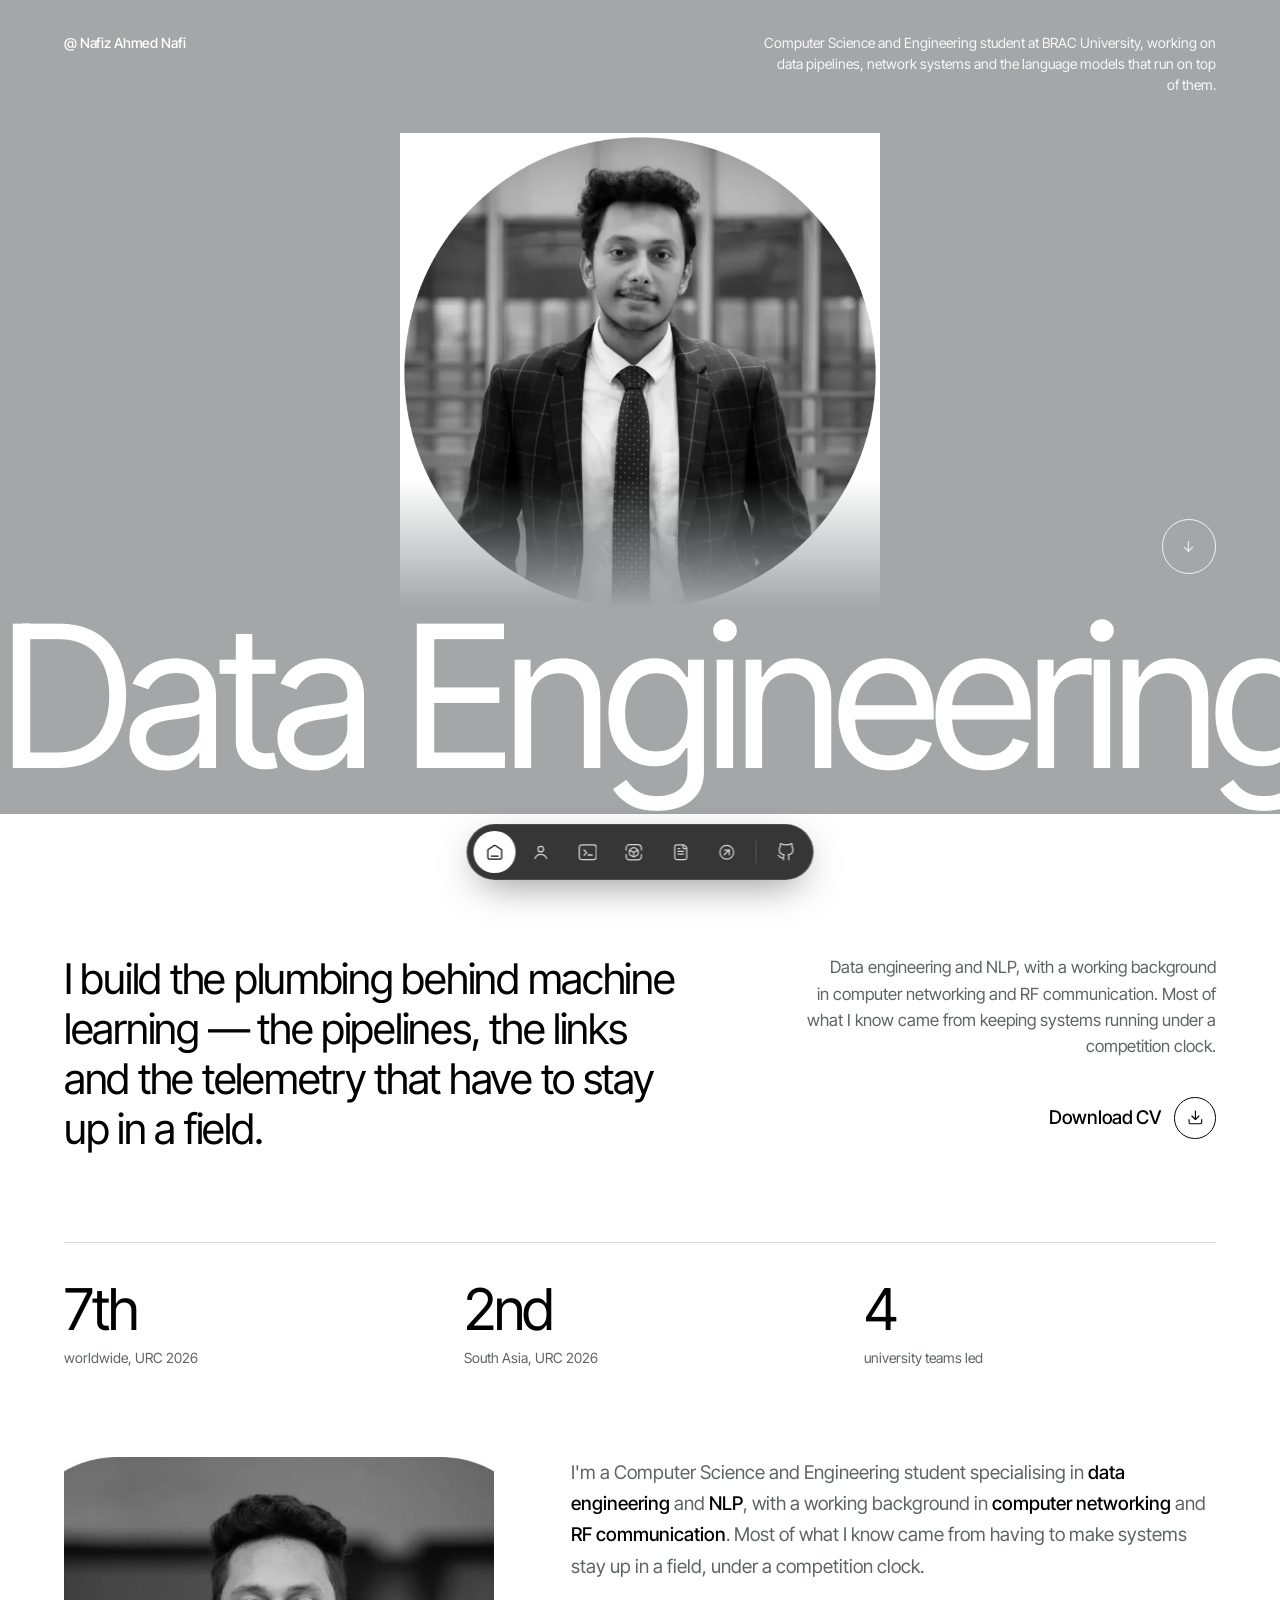
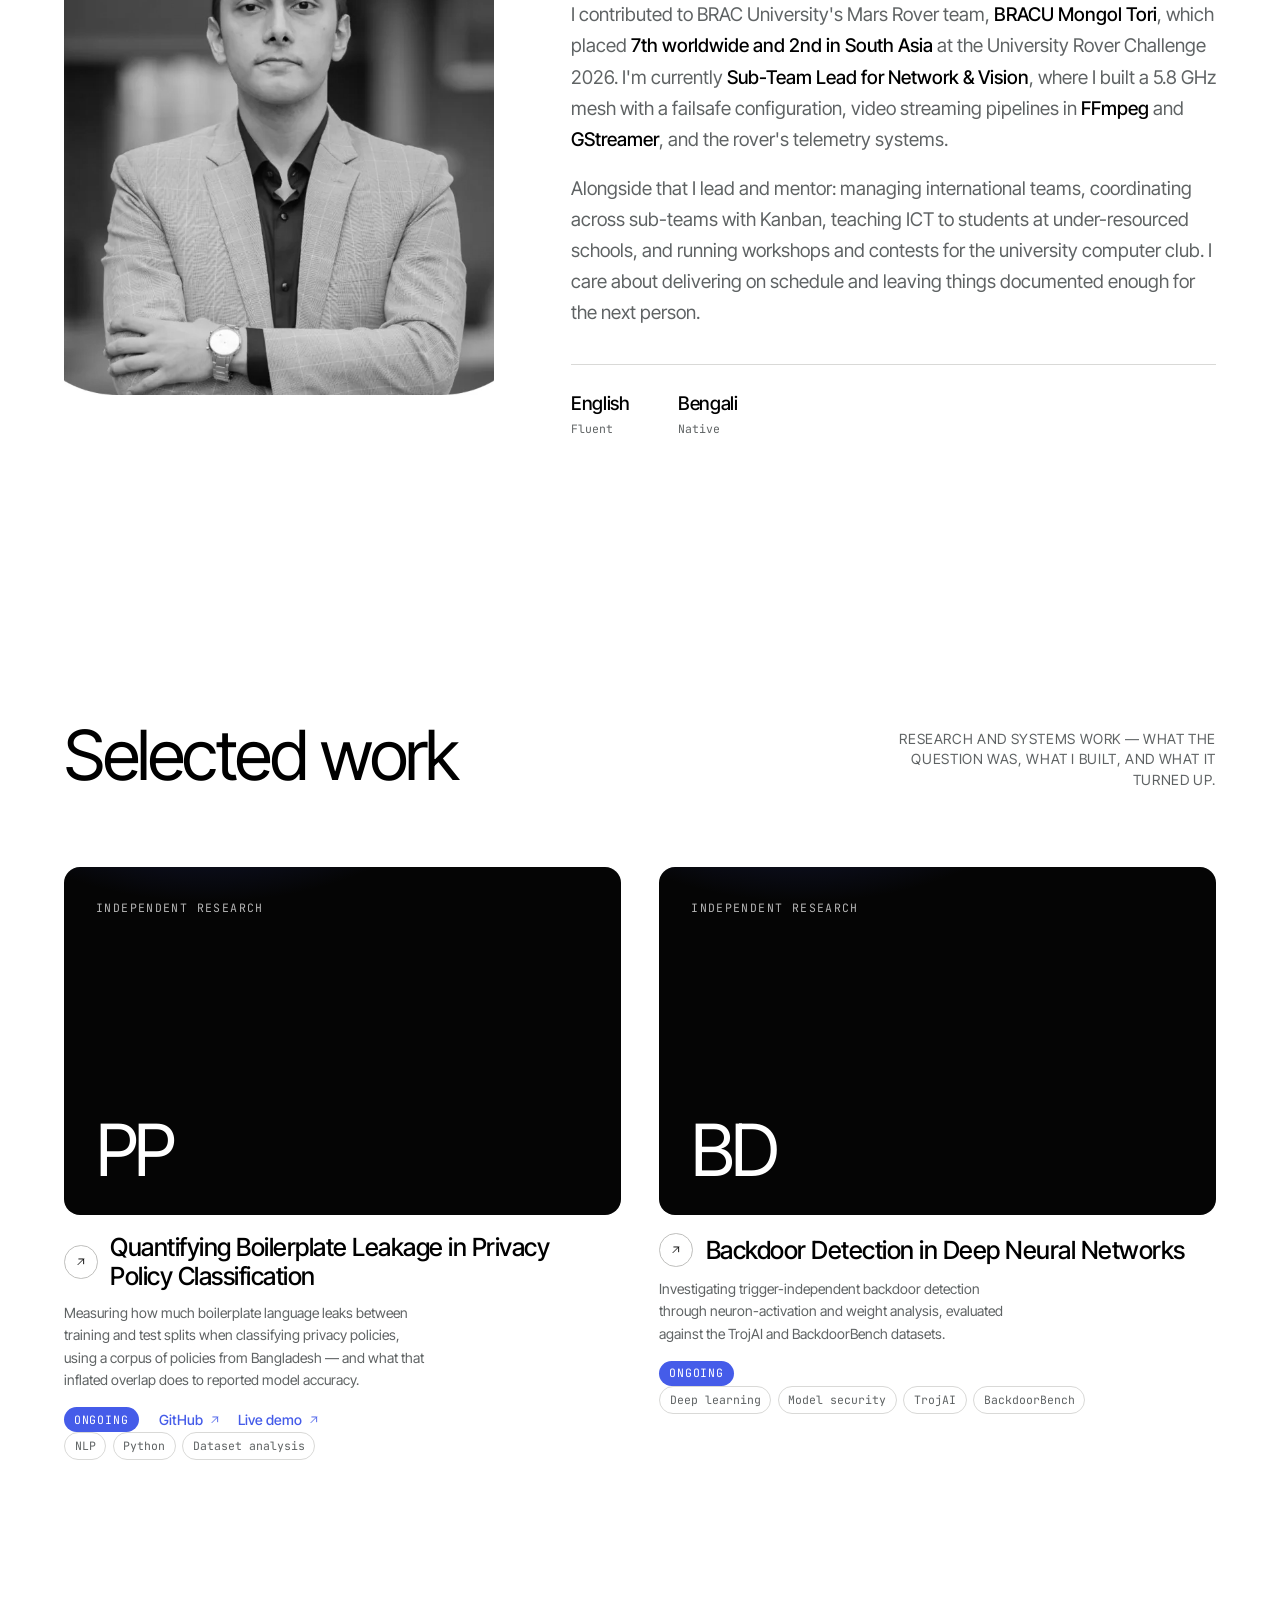
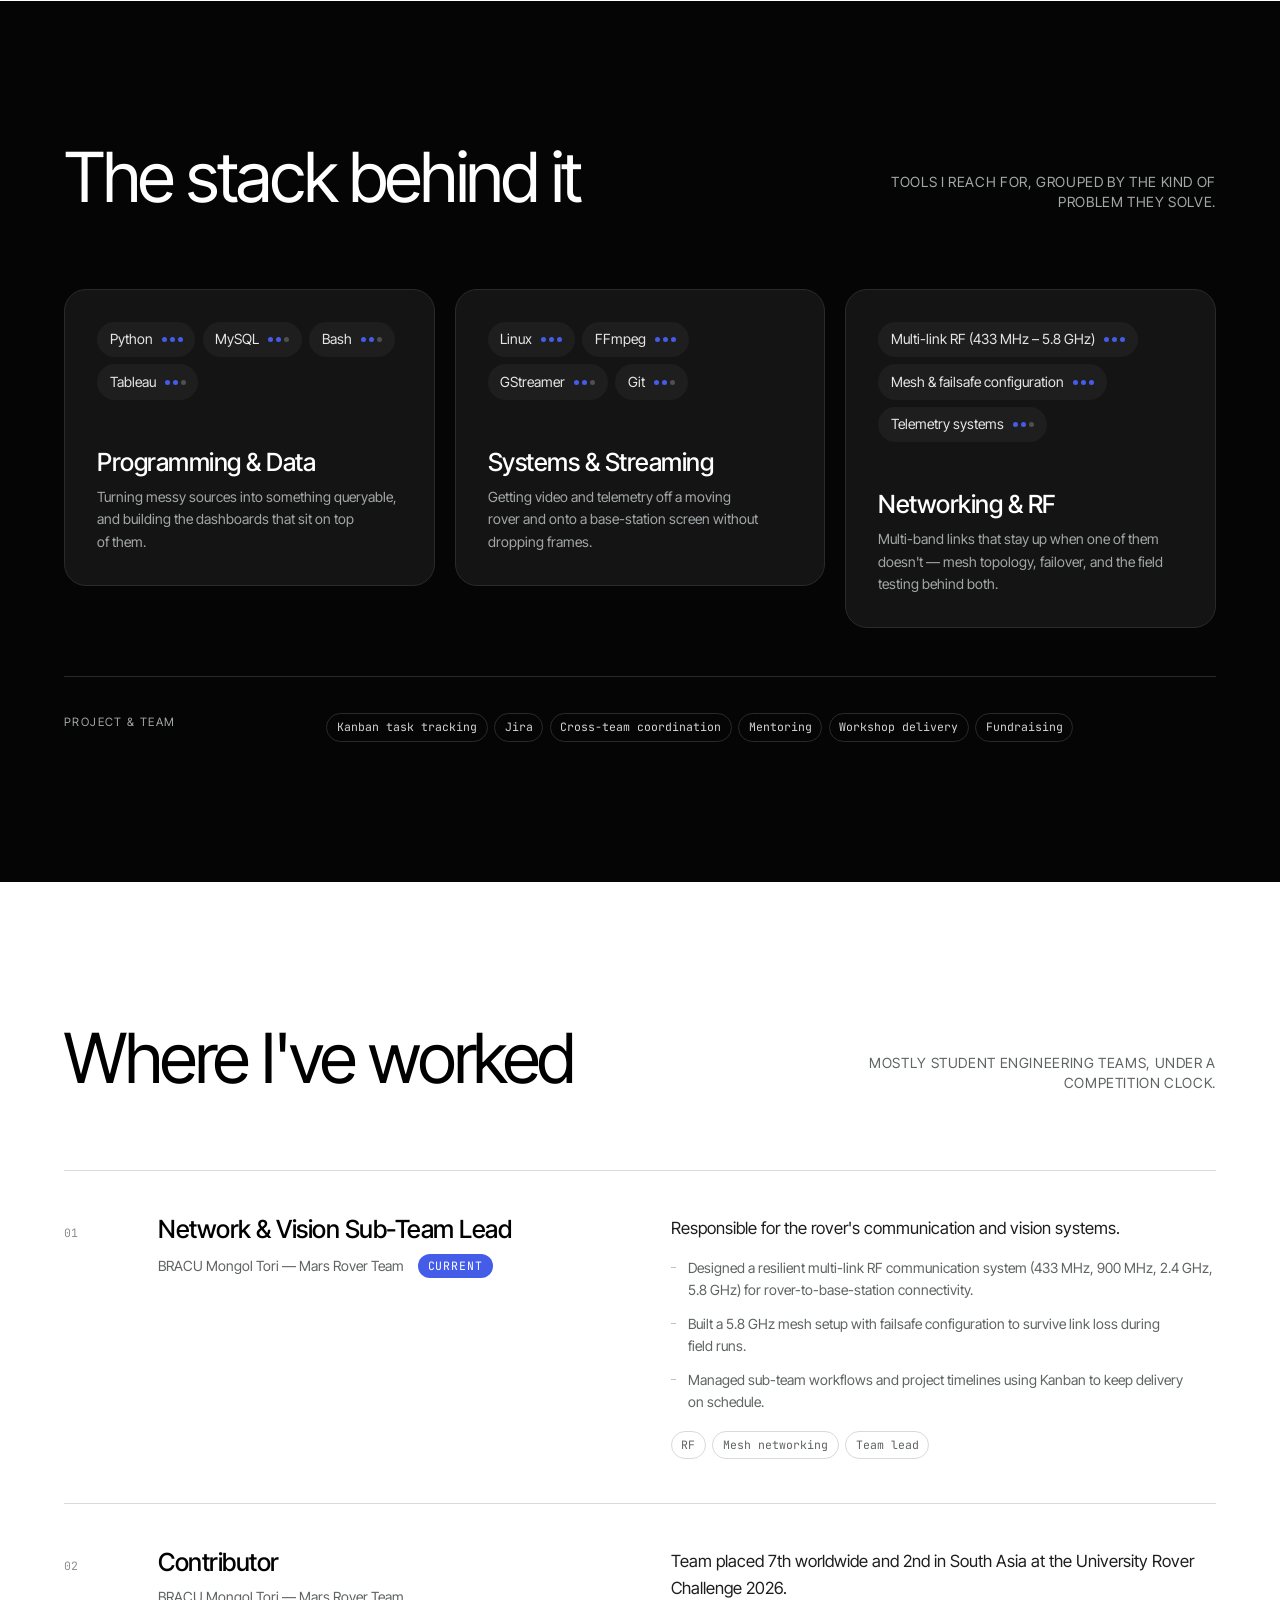
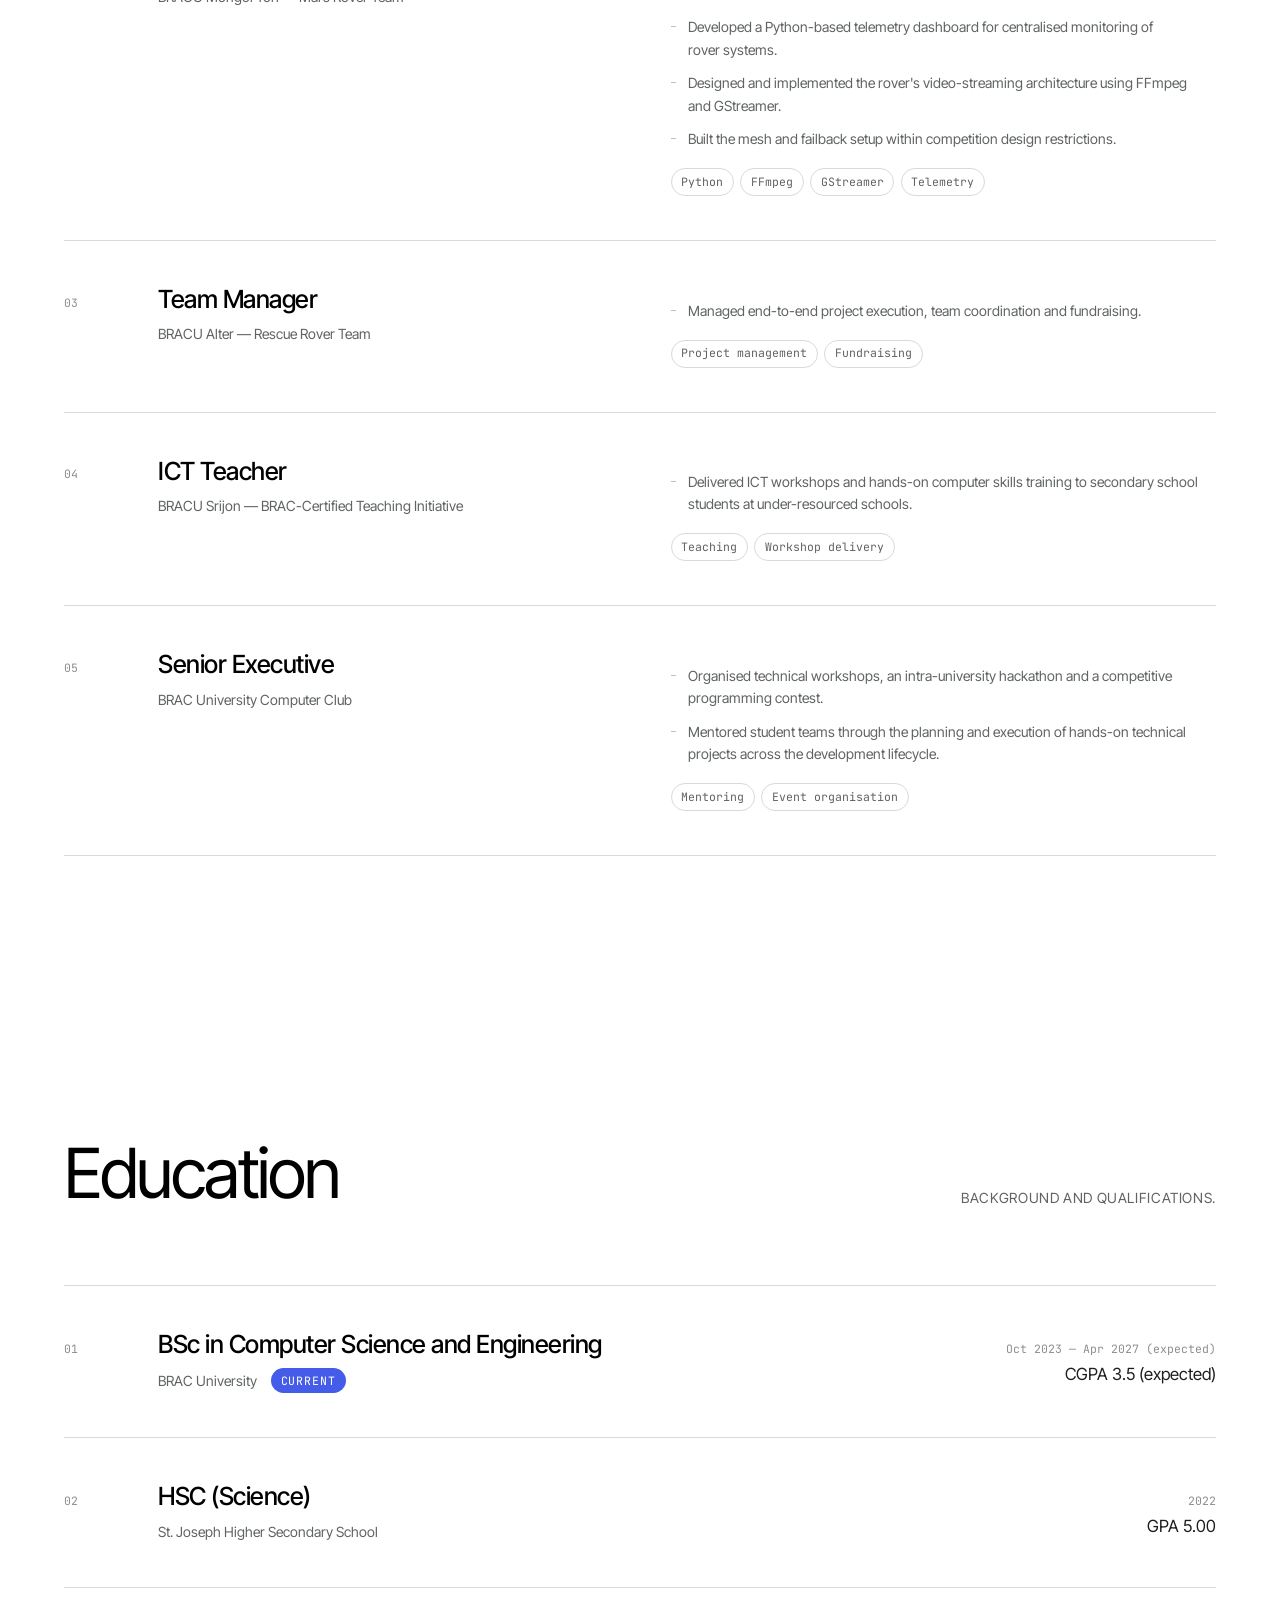
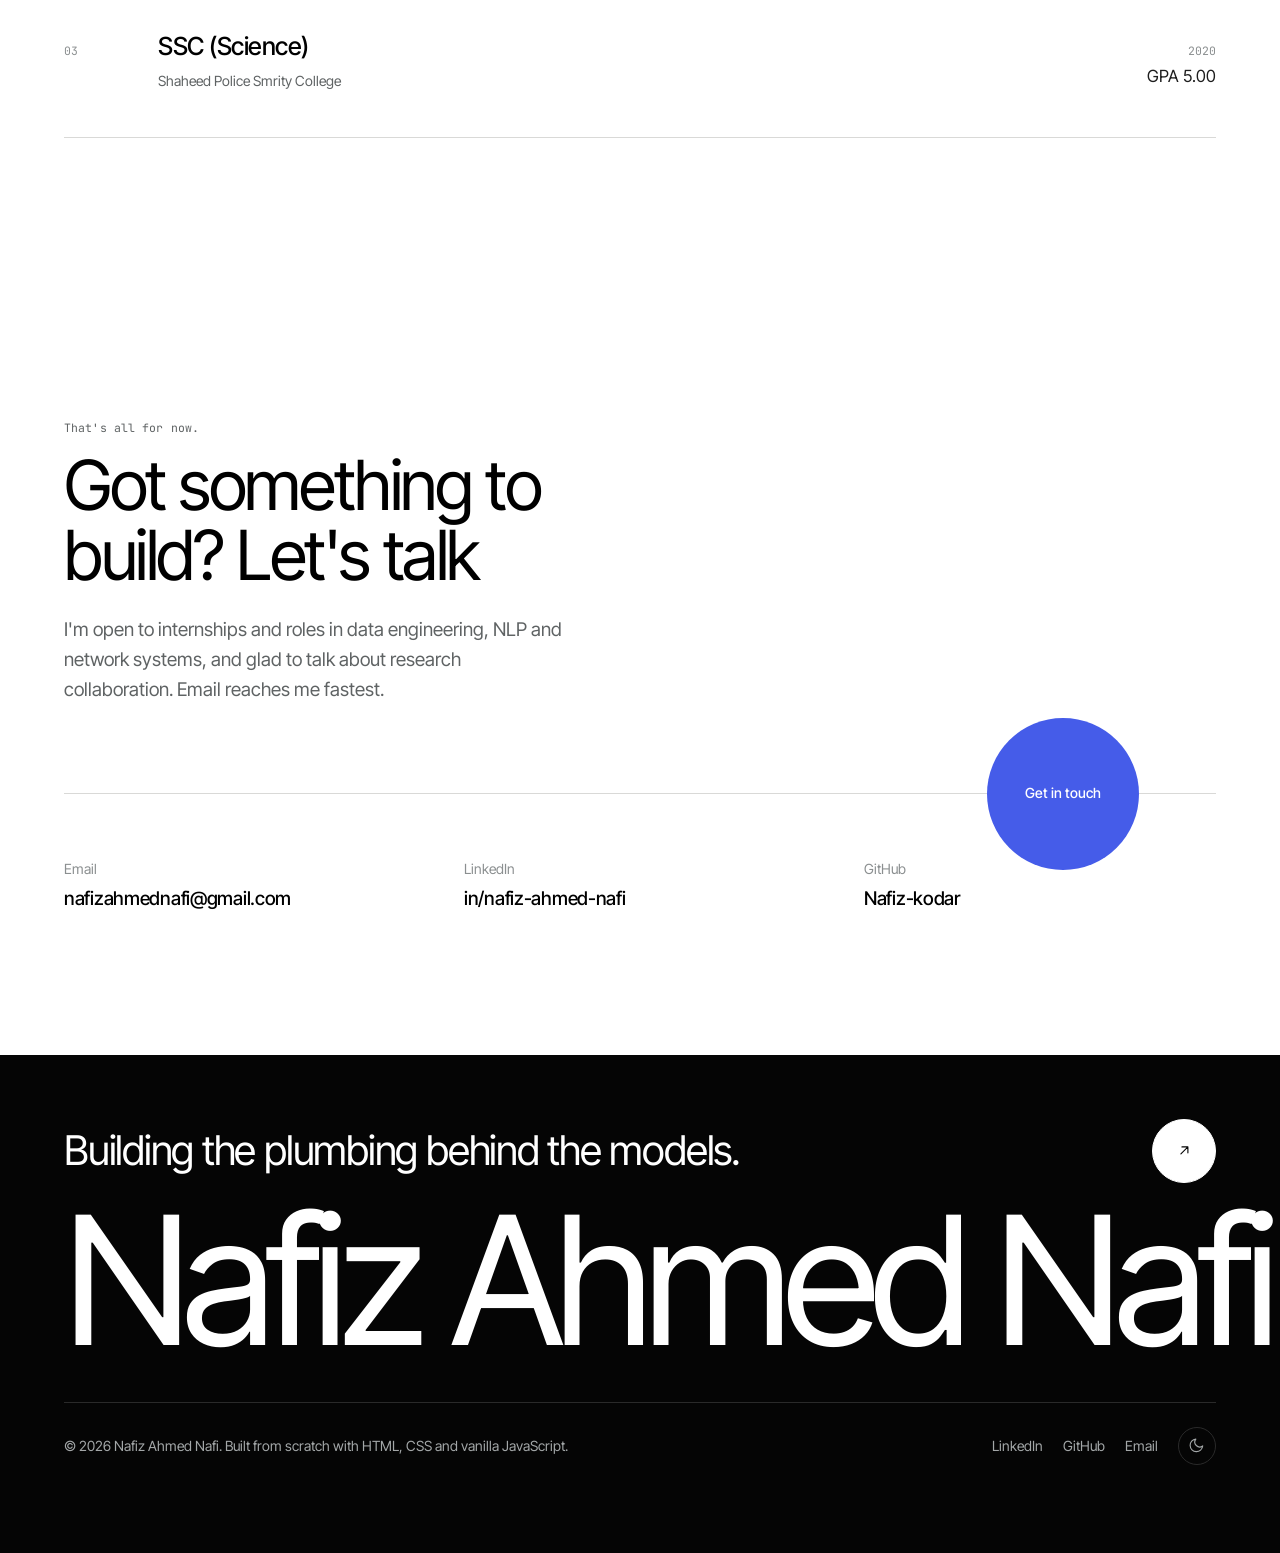
==== commit 1ec27194: "Refactor code structure for improved readability and maintainability" ====
--- a/index.html
+++ b/index.html
@@ -128,7 +128,6 @@
       <section class="section" id="about" aria-labelledby="about-title">
         <div class="wrap">
           <div id="about-intro"></div>
-          <h2 class="visually-hidden" id="about-title">About</h2>
           <div id="about-content"></div>
         </div>
       </section>
@@ -181,9 +180,7 @@
       </section>
 
       <section class="section" id="contact" aria-labelledby="contact-title">
-        <div class="wrap" id="contact-content">
-          <h2 class="visually-hidden" id="contact-title">Contact</h2>
-        </div>
+        <div class="wrap" id="contact-content"></div>
       </section>
     </main>
 
--- a/css/style.css
+++ b/css/style.css
@@ -688,8 +688,9 @@
   text-wrap: pretty;
 }
 
-/* About — portrait beside the prose. */
+/* About — portrait beside the prose. Always follows the facts strip. */
 .about {
+  margin-top: clamp(3rem, 7vw, 5.5rem);
   display: grid;
   grid-template-columns: minmax(0, 0.8fr) minmax(0, 1.2fr);
   gap: clamp(2rem, 6vw, 5rem);
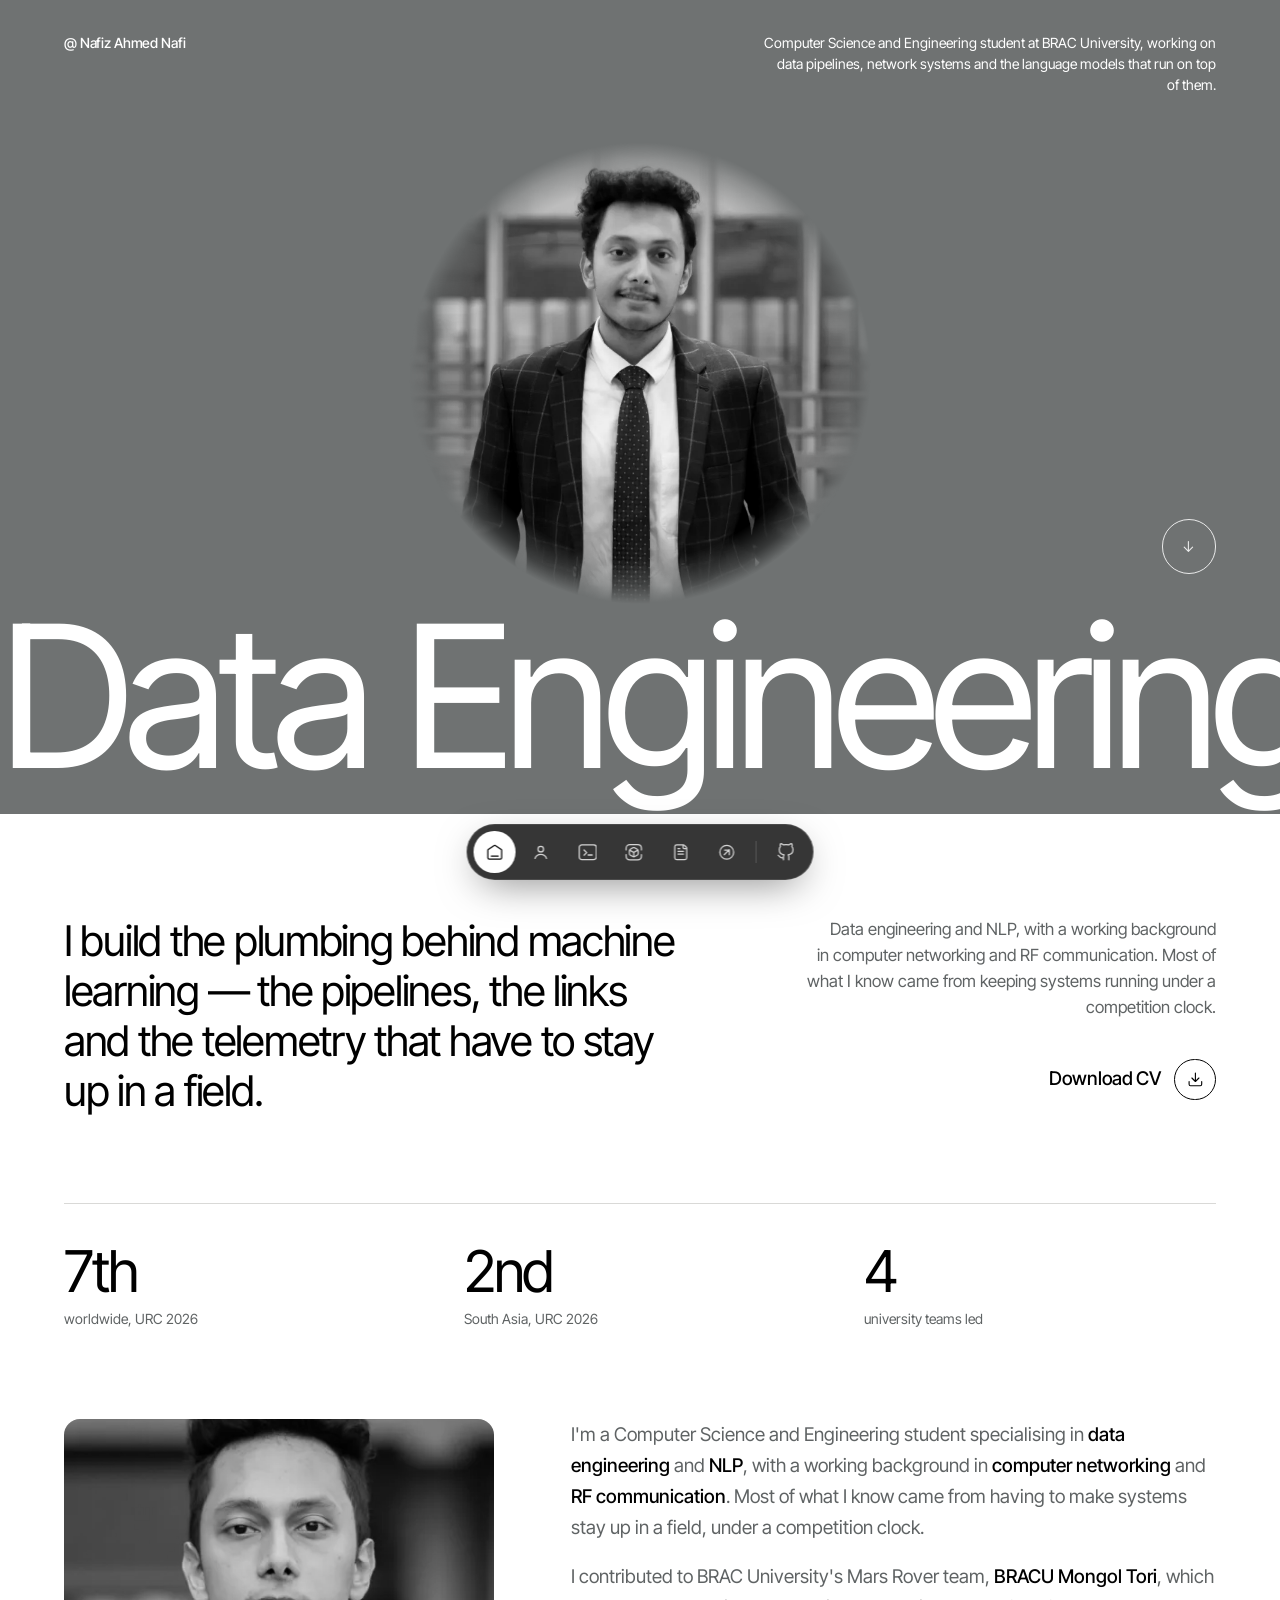
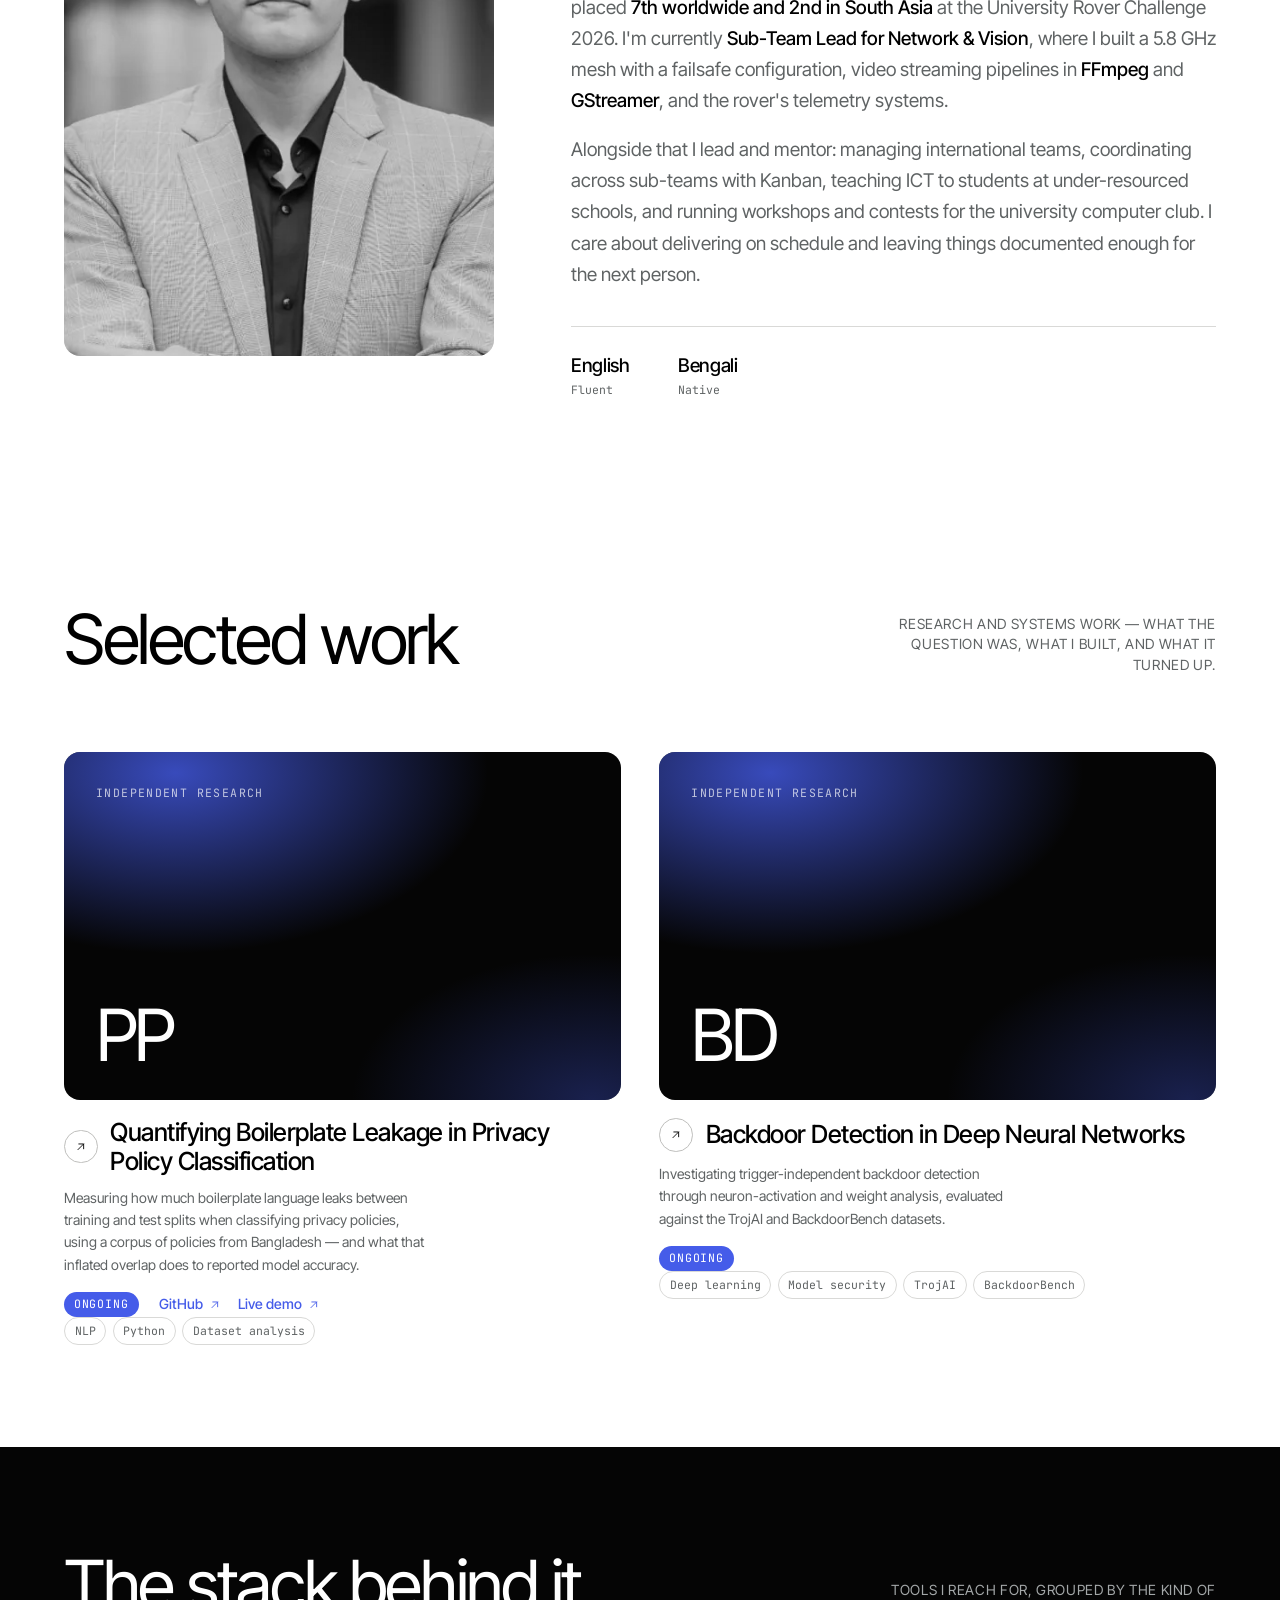
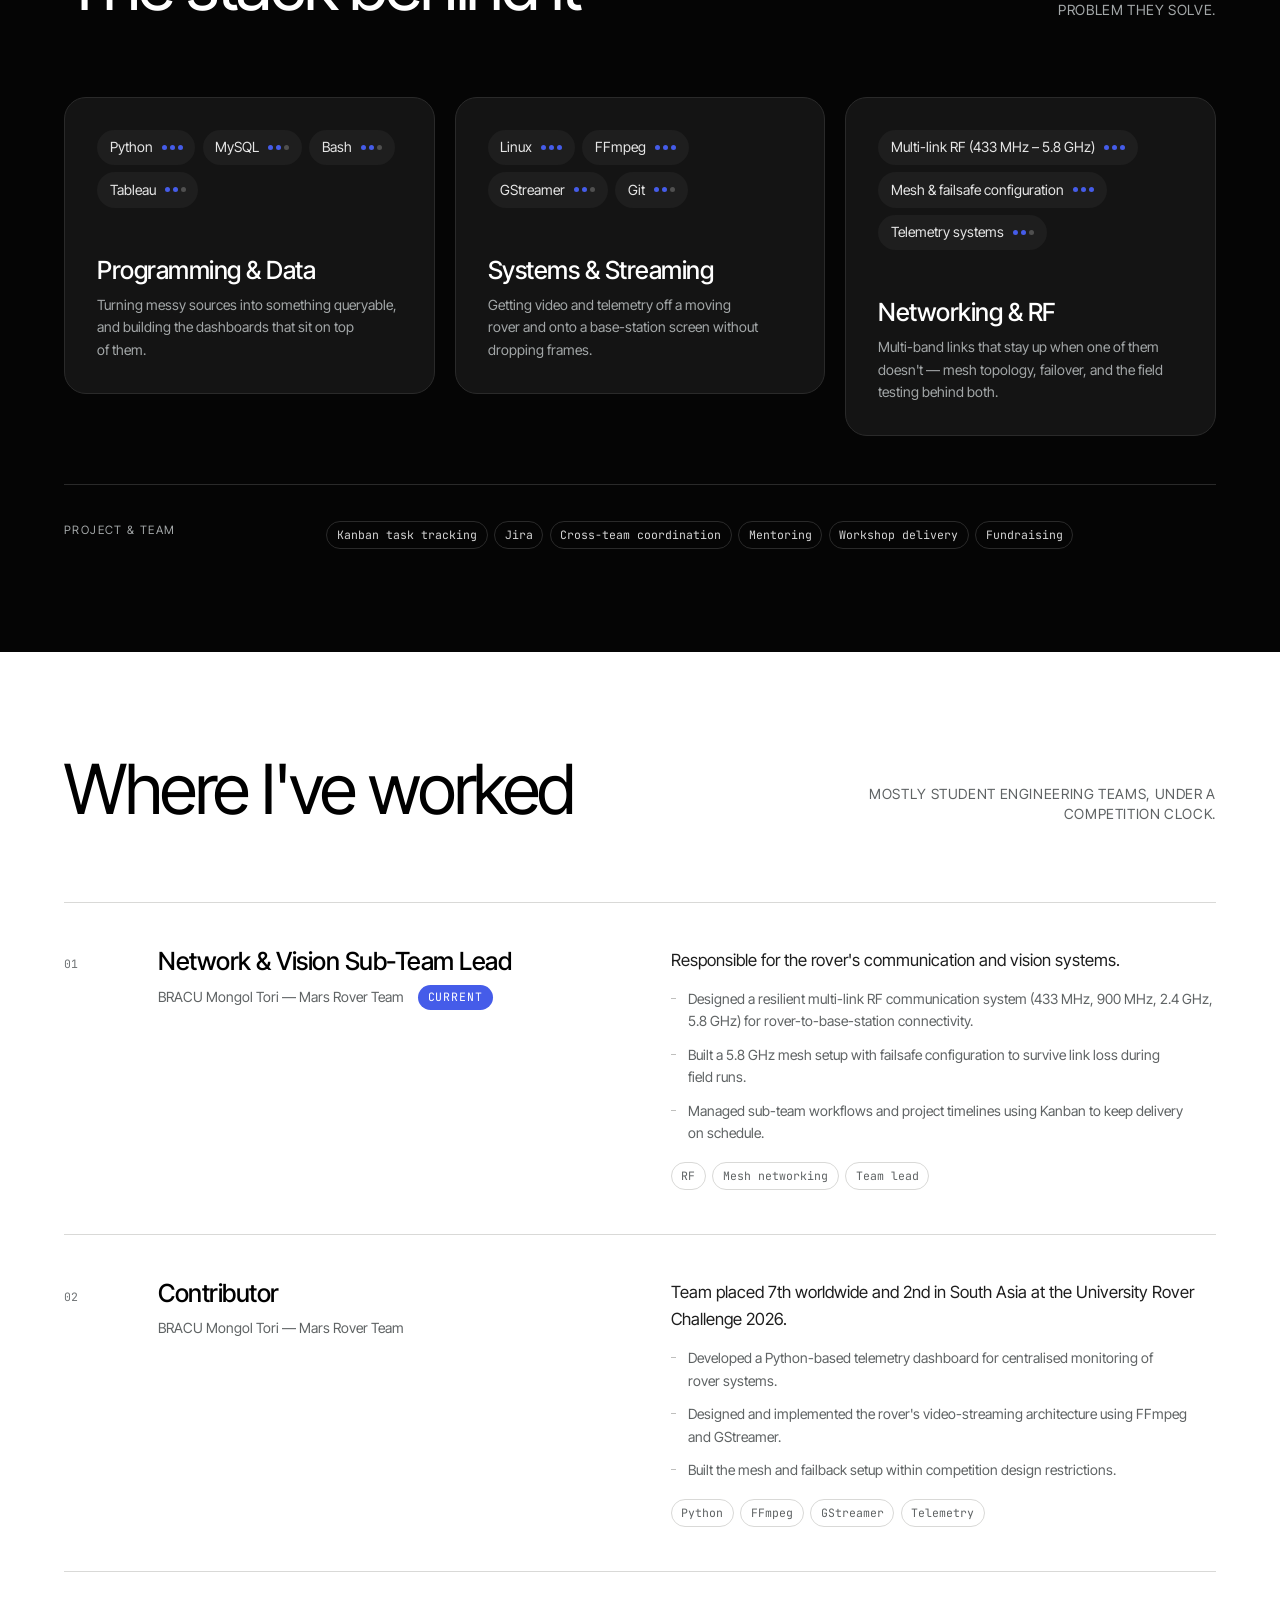
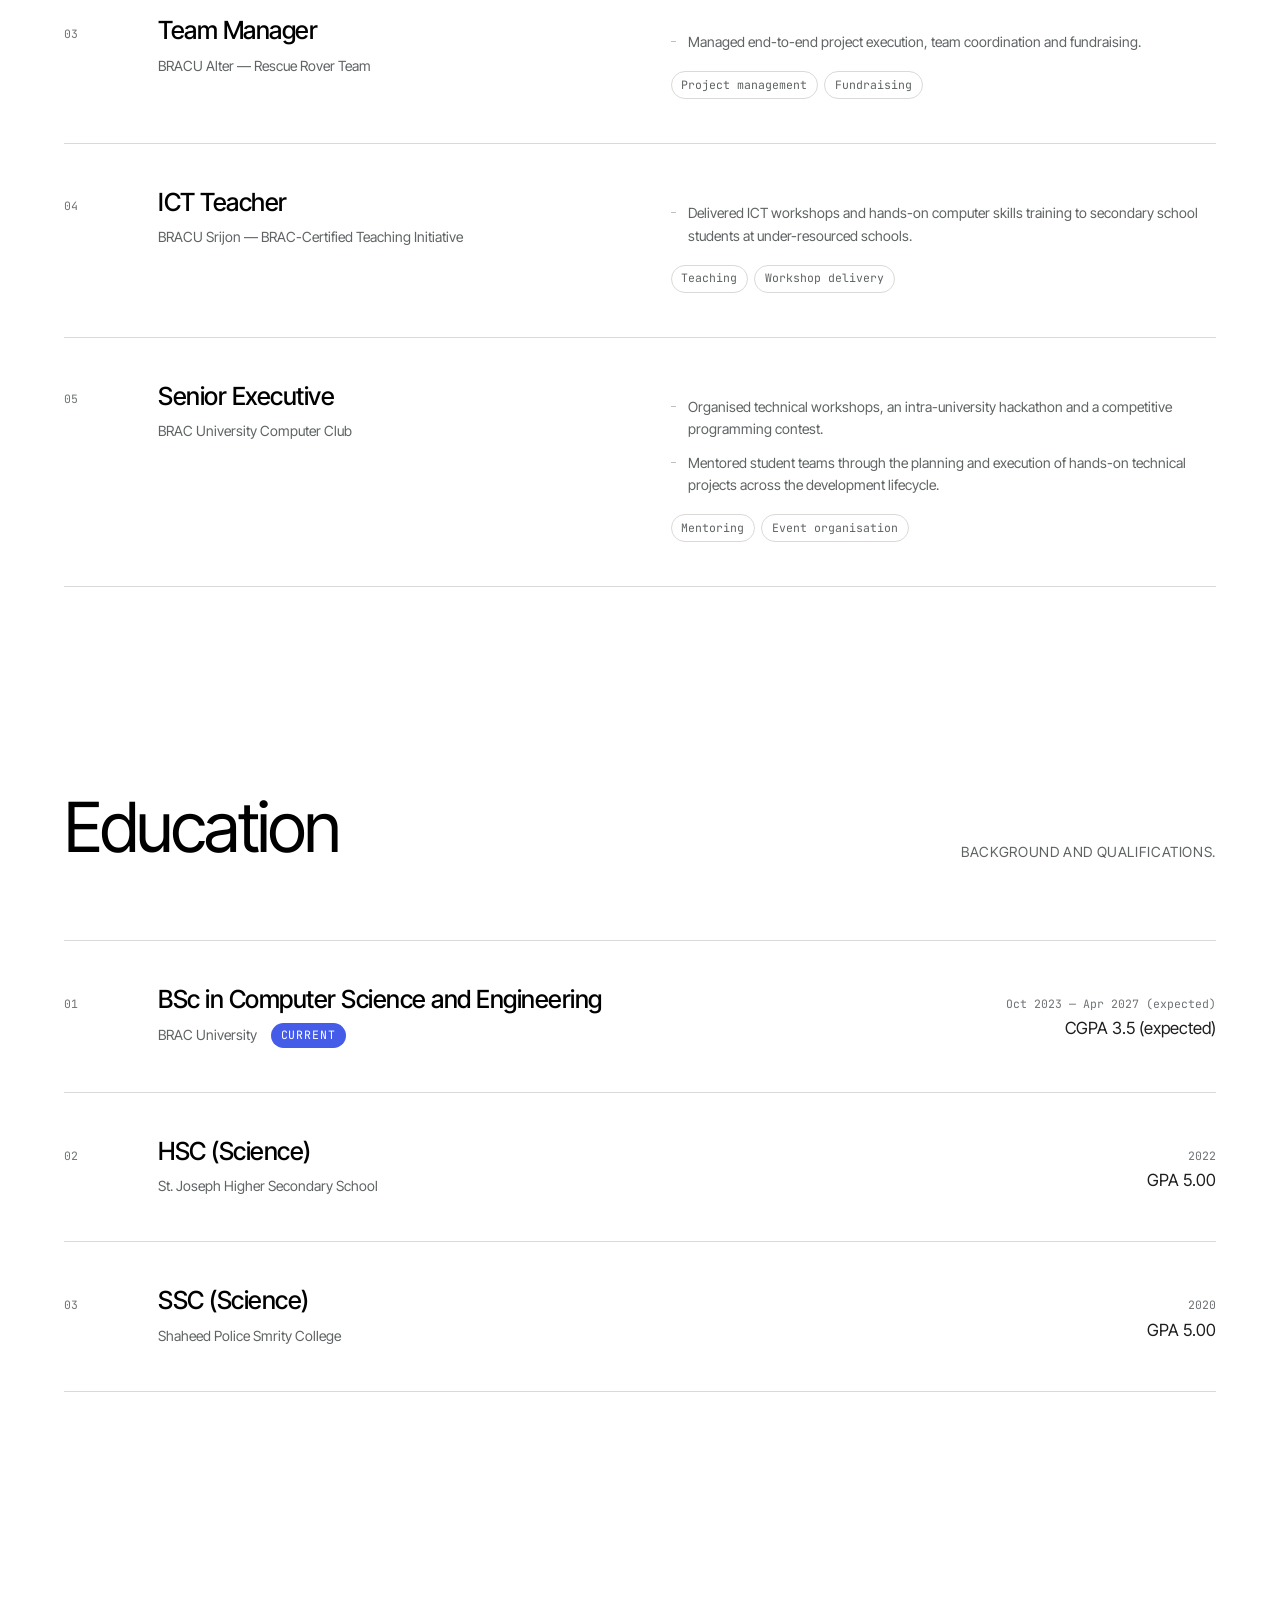
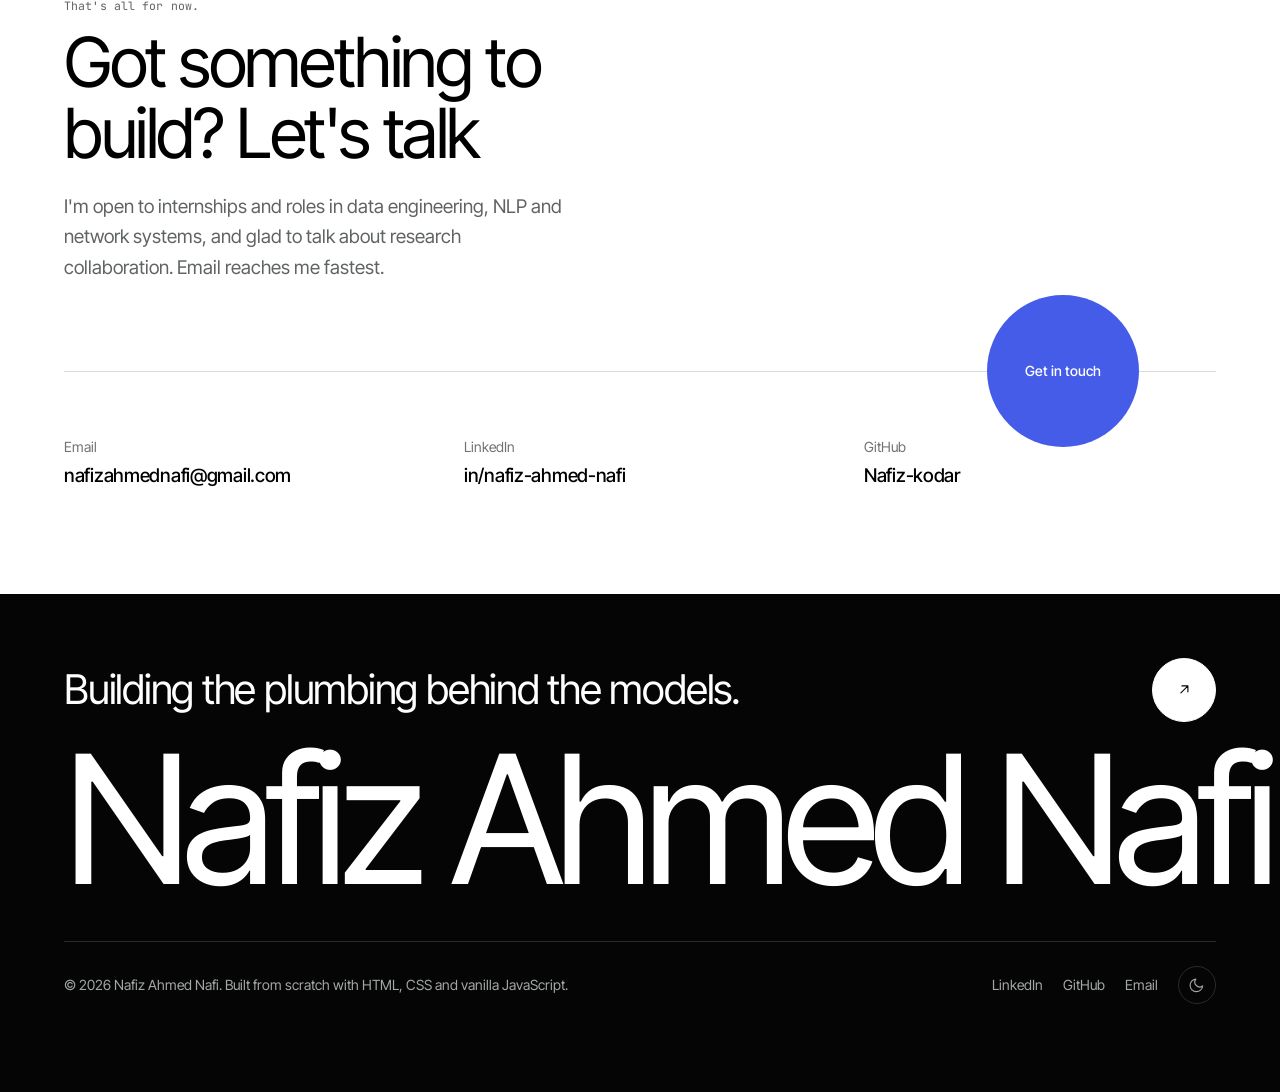
==== commit b2f3d615: "Update theme colors and enhance CSS for improved accessibility and design consistency" ====
--- a/index.html
+++ b/index.html
@@ -46,7 +46,7 @@
 
     <!-- The hero is the grey field in both themes, so the browser chrome
          matches it rather than the page background. -->
-    <meta name="theme-color" content="#a3a7a8" media="(prefers-color-scheme: light)" />
+    <meta name="theme-color" content="#6f7272" media="(prefers-color-scheme: light)" />
     <meta name="theme-color" content="#0a0a0a" media="(prefers-color-scheme: dark)" />
     <link rel="icon" href="assets/favicon.svg" type="image/svg+xml" />
 
--- a/css/style.css
+++ b/css/style.css
@@ -31,8 +31,12 @@
   --ink: #000000;
   --ink-2: #1e1e1e;
   --ink-3: #5f6364;
-  --ink-4: #8b8f90;
-  --field: #a3a7a8;          /* the grey hero field from the Figma board */
+  --ink-4: #6f7375;  /* 4.79:1 on paper */
+  /* The hero field. The reference board uses #a3a7a8, but white type on it
+     is only 2.43:1 — below even the large-text floor. Darkened until white
+     clears 4.5:1 at every size (4.85:1), which keeps the reference's
+     white-on-grey relationship instead of inverting the type to dark. */
+  --field: #6f7272;
   --hairline: #d9d9d7;
   --hairline-2: #bfbfbd;
 
@@ -76,7 +80,7 @@
   /* Space & shape */
   --wrap: 1440px;
   --gutter: clamp(1.25rem, 5vw, 5rem);
-  --section-y: clamp(4.5rem, 11vw, 10rem);
+  --section-y: clamp(4rem, 8vw, 7.5rem);
   --r-tile: 16px;
   --r-card: 22px;
   --r-pill: 999px;
@@ -95,7 +99,7 @@
     --ink: #ffffff;
     --ink-2: #ededed;
     --ink-3: #a0a4a5;
-    --ink-4: #75797a;
+    --ink-4: #7e8283;
     --field: #2a2c2d;
     --hairline: #262626;
     --hairline-2: #383838;
@@ -114,7 +118,7 @@
   --ink: #ffffff;
   --ink-2: #ededed;
   --ink-3: #a0a4a5;
-  --ink-4: #75797a;
+  --ink-4: #7e8283;
   --field: #2a2c2d;
   --hairline: #262626;
   --hairline-2: #383838;
@@ -515,7 +519,7 @@
   font-size: var(--fs-sm);
   line-height: 1.5;
   text-align: right;
-  color: rgba(255, 255, 255, 0.92);
+  color: #ffffff;
   text-wrap: pretty;
 }
 
@@ -542,12 +546,28 @@
   width: 100%;
   aspect-ratio: 1;
   object-fit: cover;
-  object-position: 50% 22%;
-  /* Grayscale is doing real work here: it welds the portrait to the grey
-     field so the composition reads as one surface, as in the reference. */
+  /* Two things are happening here, and both are deliberate:
+
+     1. The source portrait is a circular crop sitting on OPAQUE WHITE — it
+        has no alpha. Left alone it shows as a white square on the grey
+        field. The radial mask clips the white away and feathers what is
+        left, so the disc dissolves into the field instead of ending on a
+        hard edge. If you ever swap in a true cut-out PNG, this can go.
+     2. Grayscale welds the portrait to the grey field so the composition
+        reads as one surface, as it does in the reference design. */
   filter: grayscale(1) contrast(1.04);
-  -webkit-mask-image: linear-gradient(to bottom, #000 72%, transparent 99%);
-  mask-image: linear-gradient(to bottom, #000 72%, transparent 99%);
+  -webkit-mask-image: radial-gradient(
+    circle at 50% 50%,
+    #000 55%,
+    rgba(0, 0, 0, 0.5) 63%,
+    transparent 68%
+  );
+  mask-image: radial-gradient(
+    circle at 50% 50%,
+    #000 55%,
+    rgba(0, 0, 0, 0.5) 63%,
+    transparent 68%
+  );
 }
 
 .hero__scroll {
@@ -592,7 +612,7 @@
   align-items: center;
   gap: 0.35em;
   padding-right: 0.35em;
-  animation: marquee 38s linear infinite;
+  animation: marquee 60s linear infinite;
   will-change: transform;
 }
 
@@ -697,17 +717,30 @@
   align-items: start;
 }
 
+.about__photo {
+  border-radius: var(--r-tile);
+  overflow: hidden;
+  background: var(--paper-2);
+}
+
 .about__photo img {
   width: 100%;
   aspect-ratio: 4 / 5;
   object-fit: cover;
-  border-radius: var(--r-tile);
   filter: grayscale(1);
-  transition: filter 500ms var(--ease);
+  /* about.webp is the same circular crop on OPAQUE WHITE as the hero
+     portrait, so a 4:5 frame catches white in the corners — invisible on
+     the light theme, obvious on the dark one. The frame's half-diagonal
+     is ~1.28x the circle's radius, so anything past that scale keeps the
+     corners inside the photograph. Drop this to 1 if the image is ever
+     replaced with a full-bleed photo. */
+  transform: scale(1.34);
+  transition: filter 500ms var(--ease), transform 700ms var(--ease);
 }
 
 .about__photo img:hover {
   filter: grayscale(0);
+  transform: scale(1.38);
 }
 
 .about__body p + p {
@@ -807,20 +840,26 @@
 .work-card__tile::before {
   content: "";
   position: absolute;
-  inset: -40% -10% auto -10%;
-  height: 130%;
+  inset: 0;
+  /* Two offset washes rather than one centred glow — a single radial reads
+     as a vignette, two reads as light falling across the tile. Keep the
+     bright centre INSIDE the box; pushing it outside (a negative inset)
+     leaves only the transparent tail visible and the tile looks flat. */
   background: radial-gradient(
-    60% 55% at 30% 0%,
-    color-mix(in srgb, var(--accent) 55%, transparent),
-    transparent 70%
-  );
-  opacity: 0.75;
+      78% 72% at 20% 6%,
+      color-mix(in srgb, var(--accent) 80%, transparent),
+      transparent 72%
+    ),
+    radial-gradient(
+      62% 60% at 95% 100%,
+      color-mix(in srgb, var(--accent) 32%, transparent),
+      transparent 70%
+    );
   transition: opacity 600ms var(--ease), transform 700ms var(--ease);
 }
 
 .work-card:hover .work-card__tile::before {
-  opacity: 1;
-  transform: translateY(-4%) scale(1.06);
+  transform: scale(1.08);
 }
 
 .work-card__tile > * {
